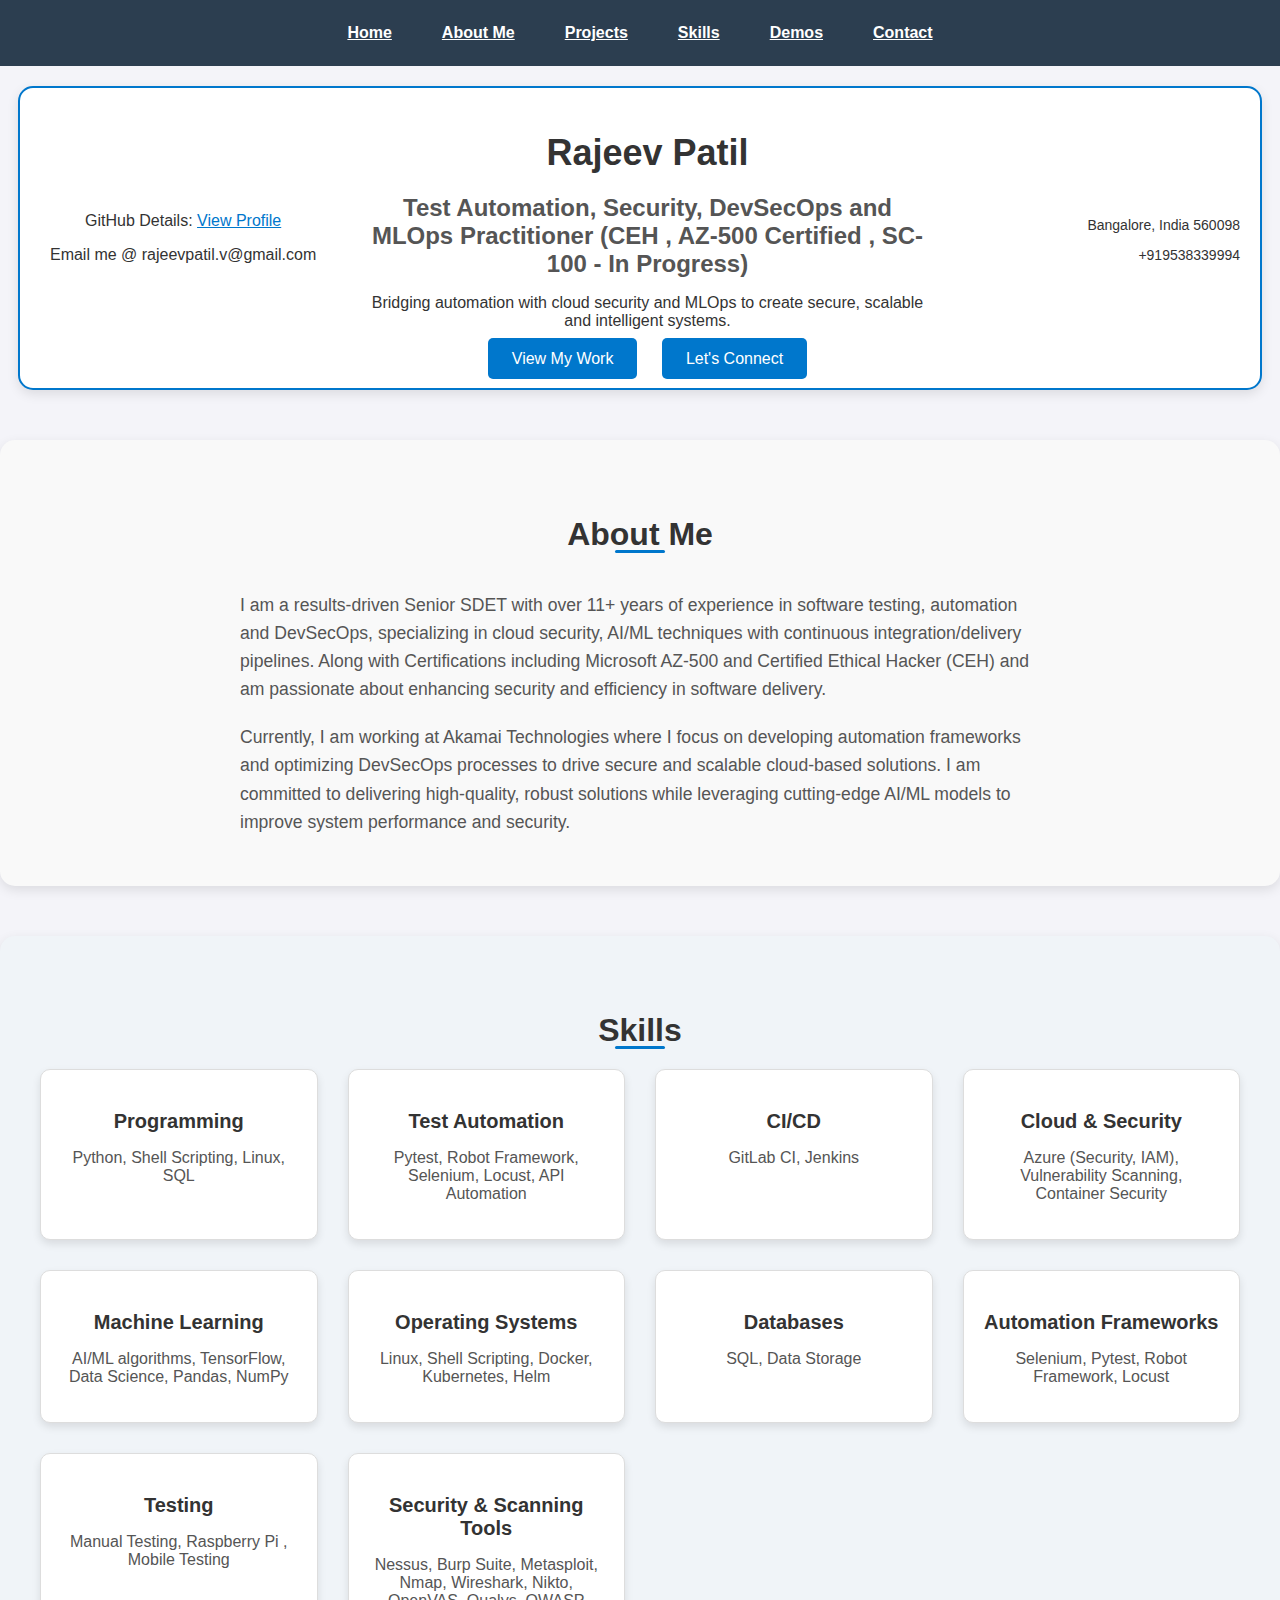
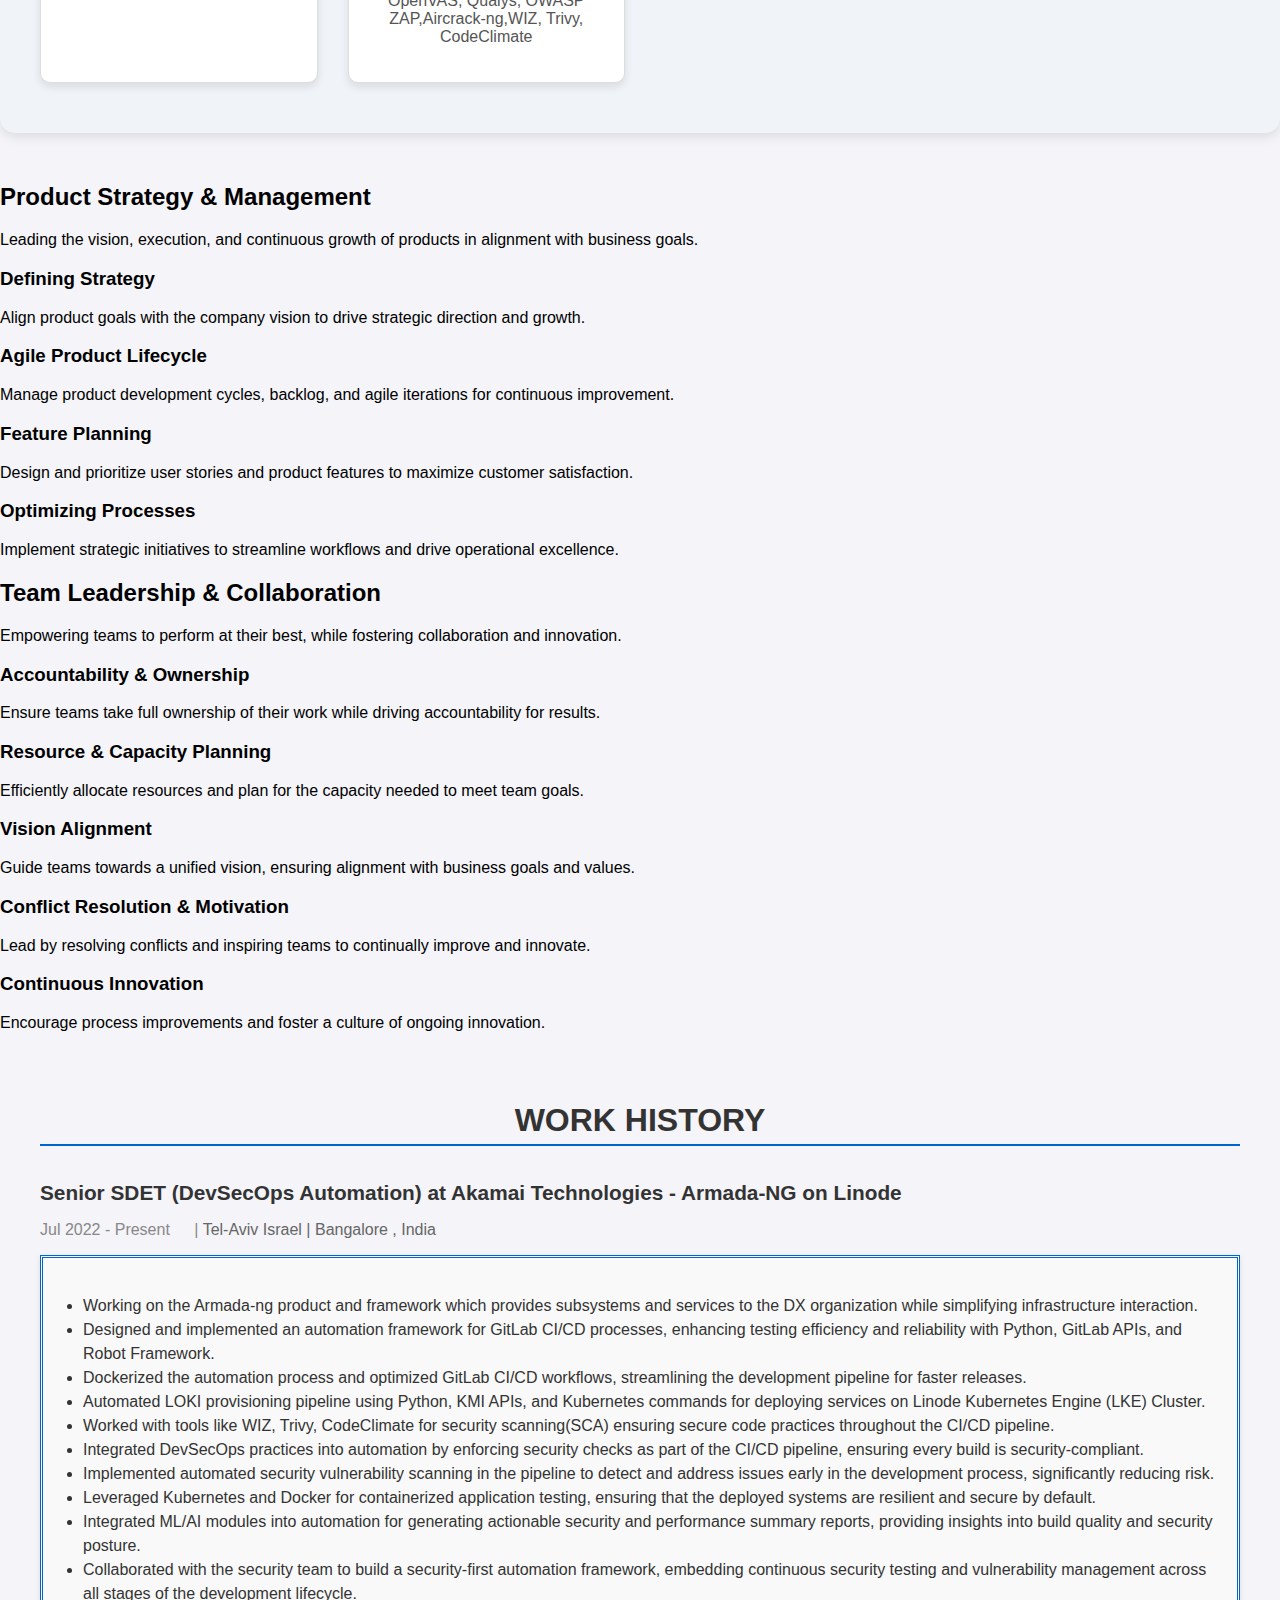
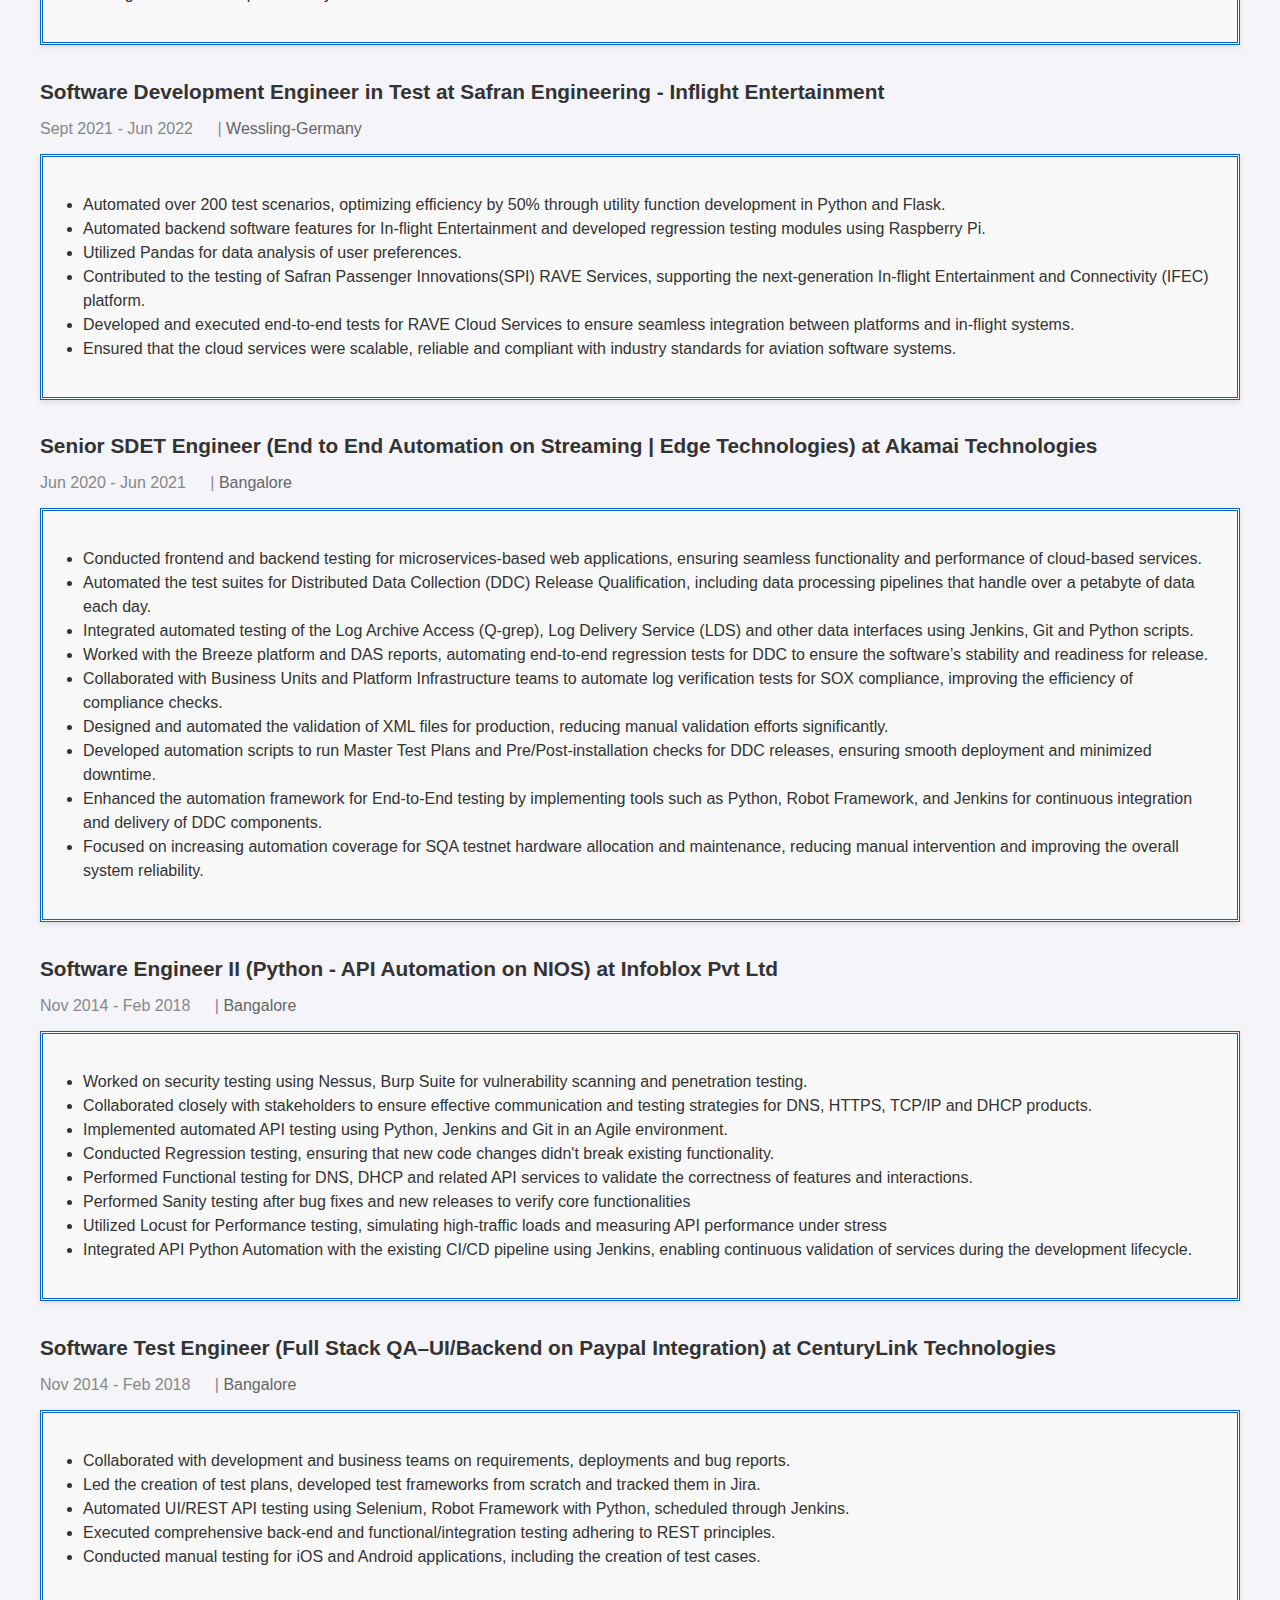
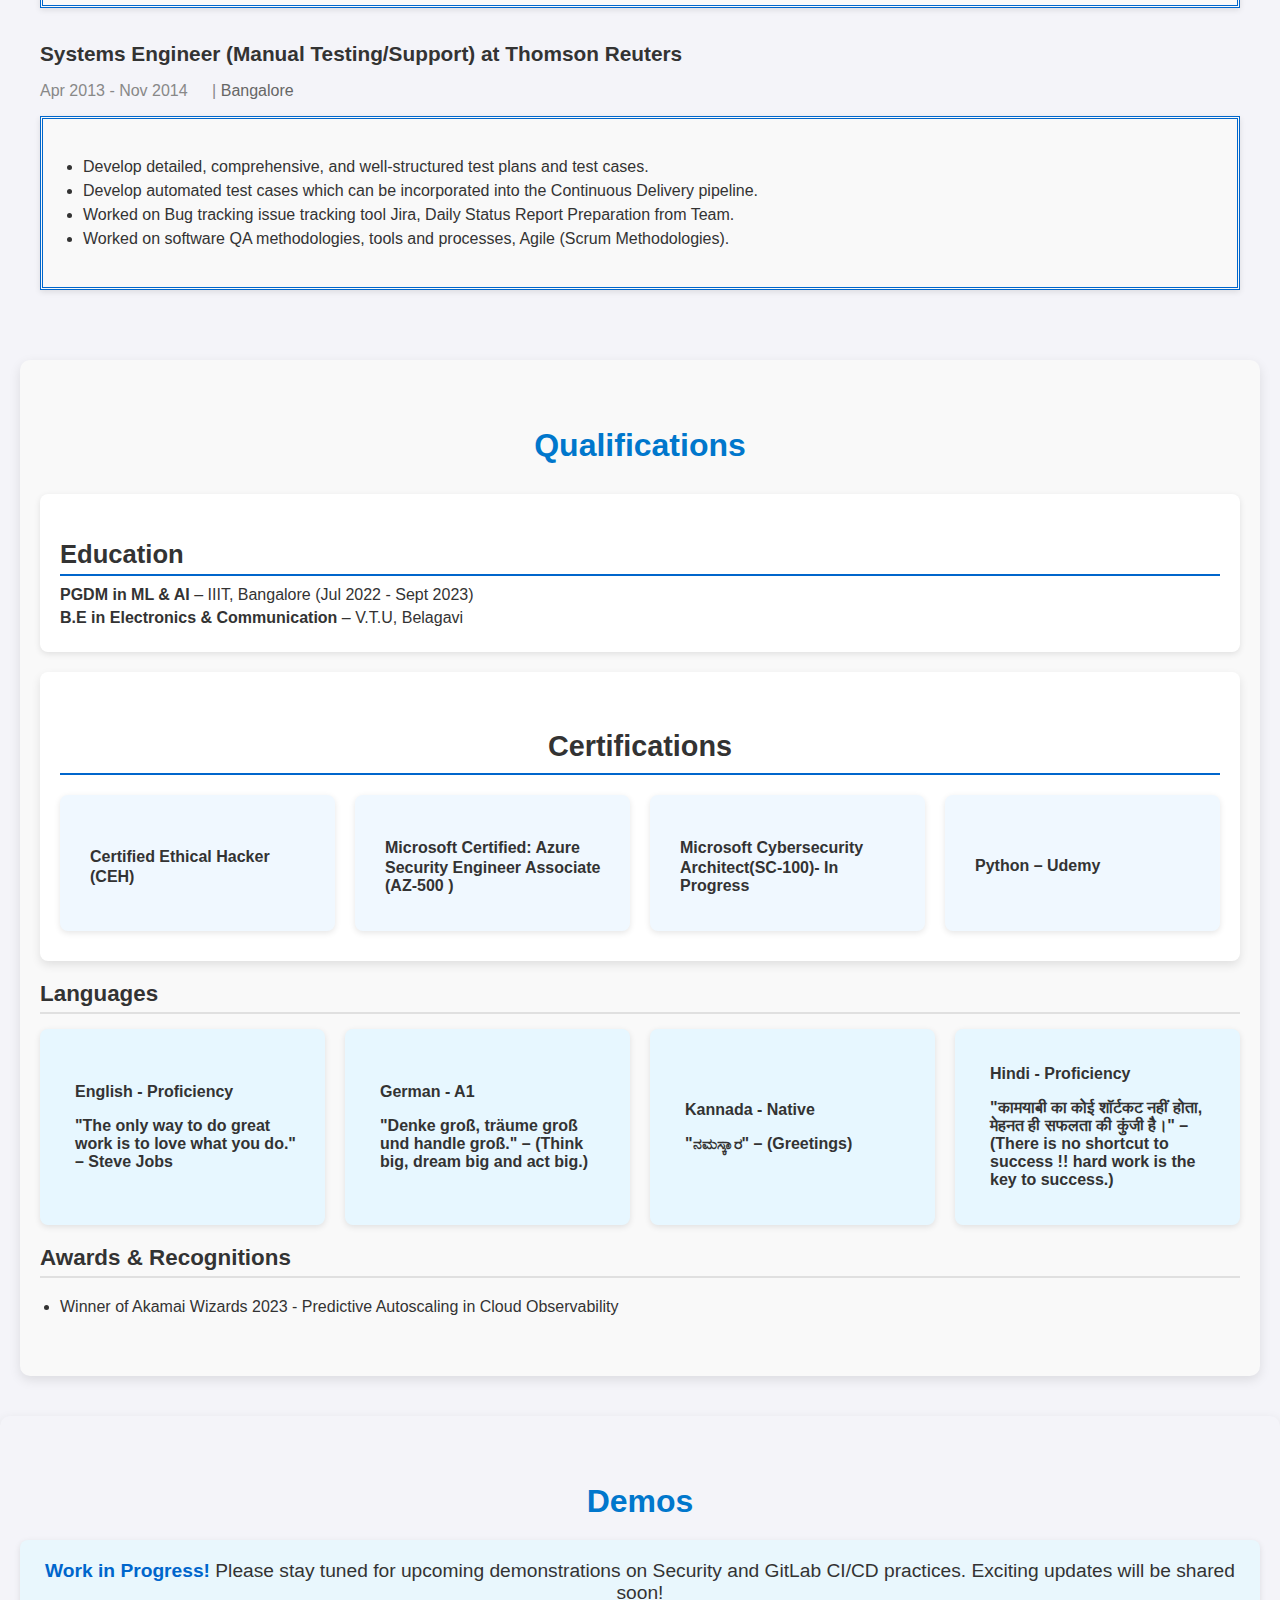
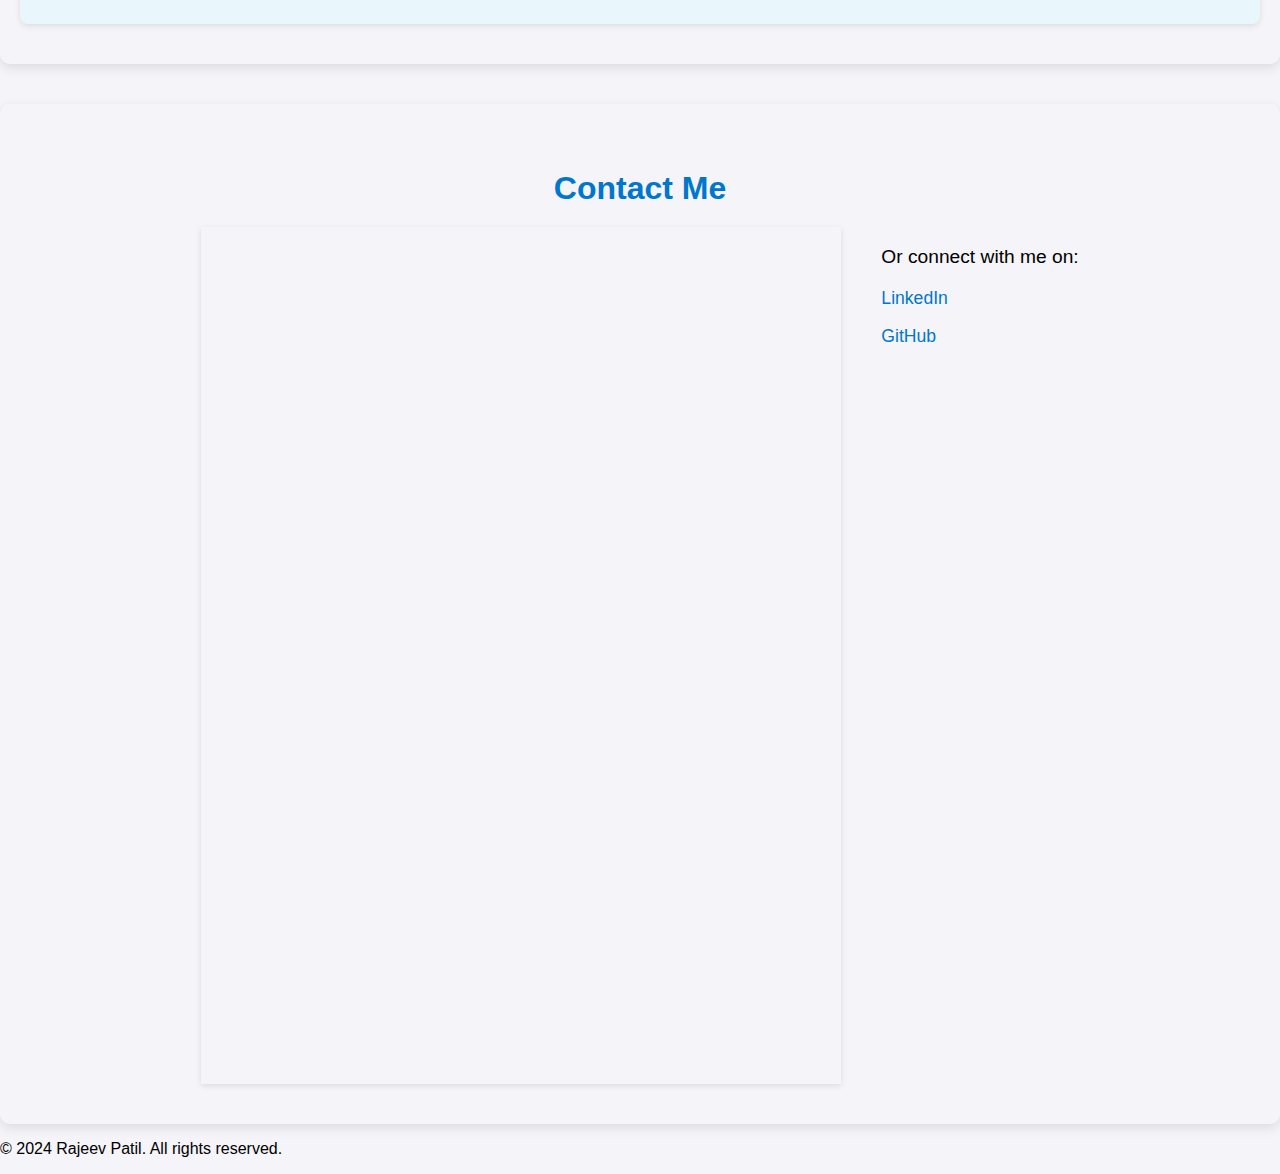
==== index.html @ 89d0fb08 "Update index.html" ====
<!DOCTYPE html>
<html lang="en">
<head>
  <meta charset="UTF-8">
  <meta name="viewport" content="width=device-width, initial-scale=1.0">
  <meta name="description" content="Rajeev Patil | Senior SDET | Cloud & Security Expert | Test Automation & MLOps Specialist">
  <title>Rajeev Patil | Automation, Security & MLOps Specialist</title>
  <link rel="stylesheet" href="styles/styles.css">
  <script src="scripts/scripts.js" defer></script>
</head>
<body>
  <!-- Navigation Bar -->
 <header>
  <nav>
    <ul>
      <li><a href="#home">Home</a></li>
      <li class="dropdown">
        <a href="#about">About Me</a>
        <ul class="dropdown-menu">
          <li><a href="#about-vision">My Vision</a></li>
          <li><a href="#about-experience">Experience</a></li>
        </ul>
      </li>
      <li><a href="#work-history">Projects</a></li>
      <li><a href="#skills">Skills</a></li>
      <li><a href="#demos">Demos</a></li>
      <li><a href="#contact">Contact</a></li>
    </ul>
  </nav>
</header>


<section id="home" class="hero">
  <!-- Left Section (contact info) -->
  <div class="left-content">
    <div class="contact-info">
      <p><i class="fas fa-github"></i> GitHub Details: <a href="https://www.github.com/rajeevpatil24" target="_blank" class="github-link">View Profile</a></p>
      <p><i class="fas fa-envelope"></i> Email me @ rajeevpatil.v@gmail.com</p>
    </div>
  </div>

  <!-- Center Section (Main content) -->
  <div class="center-content">
    <h1>Rajeev Patil</h1>
    <h2>Test Automation, Security, DevSecOps and MLOps Practitioner (CEH , AZ-500 Certified , SC-100 - In Progress)</h2>
    <p>Bridging automation with cloud security and MLOps to create secure, scalable and intelligent systems.</p>

    <!-- CTA Buttons -->
    <div class="cta-buttons">
      <a href="#work-history" class="cta-btn">View My Work</a>
      <a href="#contact" class="cta-btn">Let's Connect</a>
    </div>
  </div>

  <!-- Right Section (Location & Phone) -->
  <div class="right-content">
    <p><i class="fas fa-map-marker-alt"></i> Bangalore, India 560098</p>
    <p><i class="fas fa-phone-alt"></i> +919538339994</p>
  </div>
</section>
<!-- About Section -->
<section id="about" class="about">
  <div class="about-container">
    <h2>About Me</h2>
    <div class="about-content">
      <p>
        I am a results-driven Senior SDET with over 11+ years of experience in software testing, automation and DevSecOps, specializing in cloud security, AI/ML techniques with continuous integration/delivery pipelines. Along with Certifications including Microsoft AZ-500 and Certified Ethical Hacker (CEH) and am passionate about enhancing security and efficiency in software delivery.
      </p>
      <p>
        Currently, I am working at Akamai Technologies where I focus on developing automation frameworks and optimizing DevSecOps processes to drive secure and scalable cloud-based solutions. I am committed to delivering high-quality, robust solutions while leveraging cutting-edge AI/ML models to improve system performance and security.
      </p>
    </div>
  </div>
</section>



     <!-- Skills Section -->
<section id="skills" class="skills">
  <h2>Skills</h2>
  <div class="skills-container">
    <!-- Skill Cards -->
    <div class="skill-card">
      <i class="fas fa-code"></i>
      <h3>Programming</h3>
      <p>Python, Shell Scripting, Linux, SQL</p>
    </div>
    <div class="skill-card">
      <i class="fas fa-cogs"></i>
      <h3>Test Automation</h3>
      <p>Pytest, Robot Framework, Selenium, Locust, API Automation</p>
    </div>
    <div class="skill-card">
      <i class="fas fa-puzzle-piece"></i>
      <h3>CI/CD</h3>
      <p>GitLab CI, Jenkins</p>
    </div>
    <div class="skill-card">
      <i class="fas fa-cloud"></i>
      <h3>Cloud & Security</h3>
      <p>Azure (Security, IAM), Vulnerability Scanning, Container Security</p>
    </div>
    <div class="skill-card">
      <i class="fas fa-brain"></i>
      <h3>Machine Learning</h3>
      <p>AI/ML algorithms, TensorFlow, Data Science, Pandas, NumPy</p>
    </div>
    <div class="skill-card">
      <i class="fas fa-linux"></i>
      <h3>Operating Systems</h3>
      <p>Linux, Shell Scripting, Docker, Kubernetes, Helm</p>
    </div>
    <div class="skill-card">
      <i class="fas fa-database"></i>
      <h3>Databases</h3>
      <p>SQL, Data Storage</p>
    </div>
    <div class="skill-card">
      <i class="fas fa-robot"></i>
      <h3>Automation Frameworks</h3>
      <p>Selenium, Pytest, Robot Framework, Locust</p>
    </div>
    <div class="skill-card">
      <i class="fas fa-random"></i>
      <h3>Testing</h3>
      <p>Manual Testing, Raspberry Pi , Mobile Testing</p>
    </div>
    <div class="skill-card">
  <i class="fas fa-shield-alt"></i>
  <h3>Security & Scanning Tools</h3>
  <p>Nessus, Burp Suite, Metasploit, Nmap, Wireshark, Nikto, OpenVAS, Qualys, OWASP ZAP,Aircrack-ng,WIZ, Trivy, CodeClimate</p>
</div>
  </div>
</section>

<!-- Product Strategy & Management Section -->
<section id="product-strategy" class="product-strategy">
  <div class="section-header">
    <h2>Product Strategy & Management</h2>
    <p>Leading the vision, execution, and continuous growth of products in alignment with business goals.</p>
  </div>

  <div class="strategy-container">
    <div class="strategy-box">
      <i class="fas fa-map-signs"></i>
      <h3>Defining Strategy</h3>
      <p>Align product goals with the company vision to drive strategic direction and growth.</p>
    </div>

    <div class="strategy-box">
      <i class="fas fa-tasks"></i>
      <h3>Agile Product Lifecycle</h3>
      <p>Manage product development cycles, backlog, and agile iterations for continuous improvement.</p>
    </div>

    <div class="strategy-box">
      <i class="fas fa-pencil-alt"></i>
      <h3>Feature Planning</h3>
      <p>Design and prioritize user stories and product features to maximize customer satisfaction.</p>
    </div>

    <div class="strategy-box">
      <i class="fas fa-cogs"></i>
      <h3>Optimizing Processes</h3>
      <p>Implement strategic initiatives to streamline workflows and drive operational excellence.</p>
    </div>
  </div>
</section>

<!-- Team Leadership & Collaboration Section -->
<section id="team-leadership" class="team-leadership">
  <div class="section-header">
    <h2>Team Leadership & Collaboration</h2>
    <p>Empowering teams to perform at their best, while fostering collaboration and innovation.</p>
  </div>

  <div class="leadership-container">
    <div class="leadership-box">
      <i class="fas fa-users"></i>
      <h3>Accountability & Ownership</h3>
      <p>Ensure teams take full ownership of their work while driving accountability for results.</p>
    </div>

    <div class="leadership-box">
      <i class="fas fa-tasks"></i>
      <h3>Resource & Capacity Planning</h3>
      <p>Efficiently allocate resources and plan for the capacity needed to meet team goals.</p>
    </div>

    <div class="leadership-box">
      <i class="fas fa-bullseye"></i>
      <h3>Vision Alignment</h3>
      <p>Guide teams towards a unified vision, ensuring alignment with business goals and values.</p>
    </div>

    <div class="leadership-box">
      <i class="fas fa-people-arrows"></i>
      <h3>Conflict Resolution & Motivation</h3>
      <p>Lead by resolving conflicts and inspiring teams to continually improve and innovate.</p>
    </div>

    <div class="leadership-box">
      <i class="fas fa-cogs"></i>
      <h3>Continuous Innovation</h3>
      <p>Encourage process improvements and foster a culture of ongoing innovation.</p>
    </div>
  </div>
</section>


<section id="work-history" class="work-history">
  <h4 class="section-title">Work History</h4>

  <!-- Job 1 -->
  <div class="job">
    <h5 class="job-title">Senior SDET (DevSecOps Automation) at <span class="company-name">Akamai Technologies - Armada-NG on Linode</span></h5>
    <p class="tenure"><span>Jul 2022 - Present</span> | <span class="location">Tel-Aviv Israel | Bangalore , India</span></p>
    <div class="job-responsibilities">
      <ul>
        <li>Working on the Armada-ng product and framework which provides subsystems and services to the DX organization while simplifying infrastructure interaction.</li>
        <li>Designed and implemented an automation framework for GitLab CI/CD processes, enhancing testing efficiency and reliability with Python, GitLab APIs, and Robot Framework.</li>
        <li>Dockerized the automation process and optimized GitLab CI/CD workflows, streamlining the development pipeline for faster releases.</li>
        <li>Automated LOKI provisioning pipeline using Python, KMI APIs, and Kubernetes commands for deploying services on Linode Kubernetes Engine (LKE) Cluster.</li>
        <li>Worked with tools like WIZ, Trivy, CodeClimate for security scanning(SCA)  ensuring secure code practices throughout the CI/CD pipeline.</li>
        <li>Integrated DevSecOps practices into automation by enforcing security checks as part of the CI/CD pipeline, ensuring every build is security-compliant.</li>
        <li>Implemented automated security vulnerability scanning in the pipeline to detect and address issues early in the development process, significantly reducing risk.</li>
        <li>Leveraged Kubernetes and Docker for containerized application testing, ensuring that the deployed systems are resilient and secure by default.</li>
        <li>Integrated ML/AI modules into automation for generating actionable security and performance summary reports, providing insights into build quality and security posture.</li>
        <li>Collaborated with the security team to build a security-first automation framework, embedding continuous security testing and vulnerability management across all stages of the development lifecycle.</li>
      </ul>
    </div>
</div>


 <!-- Job 2 -->
<div class="job">
    <h5 class="job-title">Software Development Engineer in Test at <span class="company-name">Safran Engineering - Inflight Entertainment</span></h5>
    <p class="tenure"><span>Sept 2021 - Jun 2022</span> | <span class="location">Wessling-Germany</span></p>
    <div class="job-responsibilities">
      <ul>
        <li>Automated over 200 test scenarios, optimizing efficiency by 50% through utility function development in Python and Flask.</li>
        <li>Automated backend software features for In-flight Entertainment and developed regression testing modules using Raspberry Pi.</li>
        <li>Utilized Pandas for data analysis of user preferences.</li>
        <li>Contributed to the testing of Safran Passenger Innovations(SPI) RAVE  Services, supporting the next-generation In-flight Entertainment and Connectivity (IFEC) platform.</li>
        <li>Developed and executed end-to-end tests for RAVE Cloud Services to ensure seamless integration between  platforms and in-flight systems.</li>
        <li>Ensured that the cloud services were scalable, reliable and compliant with industry standards for aviation software systems.</li>
      </ul>
    </div>
</div>


  <div class="job">
  <h5 class="job-title">Senior SDET Engineer (End to End Automation on Streaming | Edge Technologies) at <span class="company-name">Akamai Technologies</span></h5>
  <p class="tenure"><span>Jun 2020 - Jun 2021</span> | <span class="location">Bangalore</span></p>
  <div class="job-responsibilities">
    <ul>
      <li>Conducted frontend and backend testing for microservices-based web applications, ensuring seamless functionality and performance of cloud-based services.</li>
      <li>Automated the test suites for Distributed Data Collection (DDC) Release Qualification, including data processing pipelines that handle over a petabyte of data each day.</li>
      <li>Integrated automated testing of the Log Archive Access (Q-grep), Log Delivery Service (LDS) and other data interfaces using Jenkins, Git and Python scripts.</li>
      <li>Worked with the Breeze platform and DAS reports, automating end-to-end regression tests for DDC to ensure the software’s stability and readiness for release.</li>
      <li>Collaborated with Business Units and Platform Infrastructure teams to automate log verification tests for SOX compliance, improving the efficiency of compliance checks.</li>
      <li>Designed and automated the validation of XML files for production, reducing manual validation efforts significantly.</li>
      <li>Developed automation scripts to run Master Test Plans and Pre/Post-installation checks for DDC releases, ensuring smooth deployment and minimized downtime.</li>
      <li>Enhanced the automation framework for End-to-End testing by implementing tools such as Python, Robot Framework, and Jenkins for continuous integration and delivery of DDC components.</li>
      <li>Focused on increasing automation coverage for SQA testnet hardware allocation and maintenance, reducing manual intervention and improving the overall system reliability.</li>
    </ul>
  </div>
</div>


<div class="job">
    <h5 class="job-title">Software Engineer II (Python - API Automation on NIOS) at <span class="company-name">Infoblox Pvt Ltd</span></h5>
    <p class="tenure"><span>Nov 2014 - Feb 2018</span> | <span class="location">Bangalore</span></p>
    <div class="job-responsibilities">
      <ul>
        <li>Worked on security testing using Nessus, Burp Suite for vulnerability scanning and penetration testing.</li>
        <li>Collaborated closely with stakeholders to ensure effective communication and testing strategies for DNS, HTTPS, TCP/IP and DHCP products.</li>
        <li>Implemented automated API testing using Python, Jenkins and Git in an Agile environment.</li>
        <li>Conducted Regression testing, ensuring that new code changes didn't break existing functionality.</li>
        <li>Performed Functional testing for DNS, DHCP and related API services to validate the correctness of features and interactions.</li>
        <li>Performed Sanity testing after bug fixes and new releases to verify core functionalities </li>
        <li>Utilized Locust for Performance testing, simulating high-traffic loads and measuring API performance under stress</li>
        <li>Integrated API Python Automation with the existing CI/CD pipeline using Jenkins, enabling continuous validation of services during the development lifecycle.</li>
      </ul>
    </div>
</div>



  <!-- Job 5 -->
  <div class="job">
    <h5 class="job-title">Software Test Engineer (Full Stack QA–UI/Backend on Paypal Integration) at <span class="company-name">CenturyLink Technologies</span></h5>
    <p class="tenure"><span>Nov 2014 - Feb 2018</span> | <span class="location">Bangalore</span></p>
    <div class="job-responsibilities">
      <ul>
        <li>Collaborated with development and business teams on requirements, deployments and bug reports.</li>
        <li>Led the creation of test plans, developed test frameworks from scratch and tracked them in Jira.</li>
        <li>Automated UI/REST API testing using Selenium, Robot Framework with Python, scheduled through Jenkins.</li>
        <li>Executed comprehensive back-end and functional/integration testing adhering to REST principles.</li>
        <li>Conducted manual testing for iOS and Android applications, including the creation of test cases.</li>
      </ul>
    </div>
  </div>

  <!-- Job 6 -->
  <div class="job">
    <h5 class="job-title">Systems Engineer (Manual Testing/Support) at <span class="company-name">Thomson Reuters</span></h5>
    <p class="tenure"><span>Apr 2013 - Nov 2014</span> | <span class="location">Bangalore</span></p>
    <div class="job-responsibilities">
      <ul>
        <li>Develop detailed, comprehensive, and well-structured test plans and test cases.</li>
        <li>Develop automated test cases which can be incorporated into the Continuous Delivery pipeline.</li>
        <li>Worked on Bug tracking issue tracking tool Jira, Daily Status Report Preparation from Team.</li>
        <li>Worked on software QA methodologies, tools and processes, Agile (Scrum Methodologies).</li>
      </ul>
    </div>
  </div>

</section>

<section id="qualifications" class="qualifications">
  <h2>Qualifications</h2>

  <!-- Education -->
  <div class="qualification-card">
    <h3>Education</h3>
    <p><strong>PGDM in ML & AI</strong> – IIIT, Bangalore (Jul 2022 - Sept 2023)</p>
    <p><strong>B.E in Electronics & Communication</strong> – V.T.U, Belagavi</p>
  </div>

  <!-- Enhanced Certifications Section -->
  <div class="certifications-section">
    <h3>Certifications</h3>
    <div class="certifications-list">
      <div class="certification-item">
        <p><i class="fas fa-check-circle"></i> Certified Ethical Hacker (CEH)</p>
      </div>
      <div class="certification-item">
        <p><i class="fas fa-check-circle"></i> Microsoft Certified: Azure Security Engineer Associate (AZ-500 )</p>
      </div>
      <div class="certification-item">
        <p><i class="fas fa-check-circle"></i> Microsoft Cybersecurity Architect(SC-100)- In Progress</p>
      </div>
      <div class="certification-item">
        <p><i class="fas fa-check-circle"></i> Python – Udemy</p>
      </div>
    </div>
  </div>

<!-- Enhanced Languages Section -->
<h4>Languages</h4>
<div class="languages-list">
  <!-- English -->
  <div class="language-item">
    <i class="fas fa-language"></i>
    <div>
      <p><strong>English</strong> - Proficiency</p>
      <p>"The only way to do great work is to love what you do." – Steve Jobs</p>
    </div>
  </div>

  <!-- German -->
  <div class="language-item">
    <i class="fas fa-language"></i>
    <div>
      <p><strong>German</strong> - A1</p>
      <p>"Denke groß, träume groß und handle groß." – (Think big, dream big and act big.)</p>
    </div>
  </div>

  <!-- Kannada -->
  <div class="language-item">
    <i class="fas fa-language"></i>
    <div>
      <p><strong>Kannada</strong> - Native</p>
      <p>"ನಮಸ್ಕಾರ" – (Greetings)</p>
    </div>
  </div>

  <!-- Hindi -->
  <div class="language-item">
    <i class="fas fa-language"></i>
    <div>
      <p><strong>Hindi</strong> - Proficiency</p>
      <p>"कामयाबी का कोई शॉर्टकट नहीं होता, मेहनत ही सफलता की कुंजी है।" – (There is no shortcut to success !! hard work is the key to success.)</p>
    </div>
  </div>
</div>


  <!-- Awards & Recognitions -->
  <h4>Awards & Recognitions</h4>
  <ul>
    <li>Winner of Akamai Wizards 2023 - Predictive Autoscaling in Cloud Observability</li>
  </ul>
</section>

  <!-- Demos Section -->
<section id="demos" class="demos">
  <h2>Demos</h2>
  <div class="demo-message">
    <p><strong>Work in Progress!</strong> Please stay tuned for upcoming demonstrations on Security and GitLab CI/CD practices. Exciting updates will be shared soon!</p>
  </div>
</section>


<section id="contact" class="contact">
  <h2>Contact Me</h2>

  <!-- Container for Google Form and Social Links -->
  <div class="contact-container">
    <!-- Embed Google Form -->
    <iframe src="https://docs.google.com/forms/d/e/1FAIpQLSdjNCAAKl6oOz2uruLi18jqx4ZNLLC1REYf1Qtkhxp03nR4vw/viewform?embedded=true"
            class="google-form"
            frameborder="0" marginheight="0" marginwidth="0">
      Loading…
    </iframe>

    <!-- Social Links Section -->
    <div class="social-links">
      <p>Or connect with me on:</p>
      <ul>
        <li><a href="https://linkedin.com/in/rajeevpatil-rajeev" target="_blank">LinkedIn</a></li>
        <li><a href="https://github.com/rajeevpatil24" target="_blank">GitHub</a></li>
      </ul>
    </div>
  </div>
</section>


  <footer>
    <p>&copy; 2024 Rajeev Patil. All rights reserved.</p>
  </footer>
</body>
</html>
---- styles/styles.css ----
/* General styles */
body {
  font-family: Arial, sans-serif;
  margin: 0;
  padding: 0;
  background-color: #f4f4f9;
}

/* Hero Section */
.hero {
  display: flex;
  justify-content: space-between;
  align-items: center;
  padding: 20px;
  background-color: #ffffff;
  color: #333;
  border: 2px solid #0077cc; /* Blue border for the box */
  border-radius: 15px; /* Rounded corners */
  box-shadow: 0 4px 12px rgba(0, 0, 0, 0.1); /* Light shadow */
  max-width: 1200px; /* Restrict width */
  margin: 20px auto; /* Center the box */
  gap: 20px; /* Space between left, center, and right content */
  height: auto;
  position: relative;
  text-align: center;
  flex-wrap: wrap;
}

/* Left Section (Contact info) */
.left-content {
  flex: 1;
  padding-right: 15px;
}

/* Contact Section Styling */
.contact {
  padding: 40px 20px;
  text-align: center;
  background-color: #f4f4f9;
  margin-top: 40px;
  border-radius: 10px;
  box-shadow: 0 4px 12px rgba(0, 0, 0, 0.1);
}

.contact h2 {
  font-size: 2rem;
  color: #0077cc;
  margin-bottom: 20px;
}

/* Container for Form and Social Links */
.contact-container {
  display: flex;
  flex-wrap: wrap;
  justify-content: center;
  gap: 40px;
  align-items: flex-start;
}

/* Google Form Styling */
.google-form {
  width: 640px;
  height: 857px;
  border: none;
  box-shadow: 0 2px 6px rgba(0, 0, 0, 0.1);
}

/* Social Links Styling */
.social-links {
  text-align: left;
  max-width: 300px;
}

.social-links p {
  font-size: 1.2rem;
  margin-bottom: 10px;
}

.social-links ul {
  padding-left: 0;
  list-style: none;
}

.social-links ul li {
  margin-bottom: 10px;
}

.social-links ul li a {
  color: #0077cc;
  text-decoration: none;
  font-size: 1.1rem;
}

.social-links ul li a:hover {
  text-decoration: underline;
}


.github-link {
  color: #0077cc;
}

.github-link:hover {
  text-decoration: underline;
}

/* Center Content (Main Info) */
.center-content {
  flex: 2;
  text-align: center;
}

.center-content h1 {
  font-size: 36px;
  margin-bottom: 10px;
}

.center-content h2 {
  font-size: 24px;
  margin-bottom: 15px;
  color: #555;
}

.center-content p {
  font-size: 16px;
  margin-bottom: 20px;
}

/* CTA Buttons */
.cta-buttons a {
  padding: 12px 24px;
  background-color: #0077cc;
  color: white;
  text-decoration: none;
  border-radius: 5px;
  margin: 10px;
  font-size: 16px;
  transition: background-color 0.3s;
}

.cta-buttons a:hover {
  background-color: #005f99;
}

/* Right Section (Location & Phone) */
.right-content {
  flex: 1;
  text-align: right;
}

.right-content p {
  font-size: 14px;
  margin-bottom: 10px;
}

.right-content i {
  color: #0077cc; /* Icon color */
  margin-right: 8px;
}

/* General styles for navigation */
header {
  background-color: #2c3e50;
  color: #fff;
  position: sticky;
  top: 0;
  z-index: 1000;
  margin-bottom: 0; /* Ensure there's no gap below the header */
  padding: 0; /* Remove default padding */
}

nav {
  display: flex;
  justify-content: center;
  align-items: center;
  padding: 10px 20px; /* Padding to give space inside the nav */
}

nav ul {
  list-style: none;
  display: flex;
  gap: 20px; /* Gap between menu items */
  margin: 0;
  padding: 0; /* Remove default padding */
}

nav ul li {
  position: relative;
}

nav ul li a {
  padding: 10px 15px;
  color: #fff;
  font-weight: bold;
  display: block;
}

nav ul li a:hover {
  background-color: #0077cc;
  border-radius: 5px;
}

/* Dropdown Menu */
nav ul li.dropdown {
  position: relative;
}

nav ul li .dropdown-menu {
  display: none;
  position: absolute;
  top: 40px; /* Adjusts the vertical position of the dropdown */
  left: 0;
  background-color: #34495e;
  padding: 10px 0;
  border-radius: 5px;
  box-shadow: 0px 4px 6px rgba(0, 0, 0, 0.2);
  min-width: 150px;
  z-index: 1000; /* Ensure dropdown appears above other content */
}

nav ul li.dropdown:hover .dropdown-menu {
  display: block;
}

nav ul li .dropdown-menu li {
  width: 100%;
}

nav ul li .dropdown-menu li a {
  padding: 10px;
  color: #fff;
  text-decoration: none;
}

nav ul li .dropdown-menu li a:hover {
  background-color: #0077cc;
  border-radius: 5px;
}

/* Hero Section adjustments for responsiveness */
@media (max-width: 768px) {
  .hero {
    flex-direction: column;
    justify-content: flex-start;
    padding: 40px 20px;
    text-align: center;
  }

  .left-content, .right-content {
    position: relative;
    text-align: center;
    margin: 10px 0;
  }

  .cta-buttons {
    display: flex;
    flex-direction: column;
    align-items: center;
  }

  .cta-btn {
    margin: 10px 0;
  }

  /* Mobile adjustments for navigation */
  nav ul {
    flex-direction: column;
    align-items: center;
  }

  nav ul li {
    width: 100%;
    text-align: center;
  }

  nav ul li a {
    padding: 15px;
    width: 100%;
  }

  nav ul li .dropdown-menu {
    left: 0;
    right: 0;
  }
}
/* About Section */
.about {
  background-color: #f9f9f9; /* Light background for the section */
  padding: 50px 20px;
  text-align: center;
  border-radius: 15px; /* Rounded corners */
  box-shadow: 0 4px 12px rgba(0, 0, 0, 0.1); /* Light shadow for depth */
  margin: 50px 0; /* Spacing around the section */
}

.about h2 {
  font-size: 2rem;
  color: #333;
  margin-bottom: 20px;
  font-weight: bold;
  position: relative;
}

.about h2::before {
  content: "";
  position: absolute;
  bottom: 0;
  left: 50%;
  transform: translateX(-50%);
  width: 50px;
  height: 3px;
  background-color: #0077cc; /* Blue underline */
  border-radius: 5px;
}

.about .about-container {
  display: flex;
  flex-direction: column;
  align-items: center;
  justify-content: center;
  max-width: 900px;
  margin: 0 auto;
}

.about-content {
  max-width: 800px;
  text-align: left;
  color: #555;
  line-height: 1.6;
  font-size: 1.1rem;
}

.about-content p {
  margin-bottom: 20px;
}

.about-content p:last-child {
  margin-bottom: 0; /* Remove margin for the last paragraph */
}

.about-content i {
  color: #0077cc; /* Optional: Add a blue color for any icons */
  margin-right: 10px;
}

/* Responsive adjustments */
@media (max-width: 768px) {
  .about-content p {
    font-size: 1rem; /* Adjust font size for smaller screens */
  }
}
/* Skills Section */
.skills {
  background-color: #f0f4f8; /* Soft background color */
  padding: 50px 20px;
  text-align: center;
  border-radius: 15px; /* Rounded corners */
  box-shadow: 0 4px 12px rgba(0, 0, 0, 0.1); /* Light shadow */
  margin: 50px 0; /* Spacing around the section */
}

.skills h2 {
  font-size: 2rem;
  color: #333;
  margin-bottom: 20px;
  font-weight: bold;
  position: relative;
}

.skills h2::before {
  content: "";
  position: absolute;
  bottom: 0;
  left: 50%;
  transform: translateX(-50%);
  width: 50px;
  height: 3px;
  background-color: #0077cc; /* Blue underline */
  border-radius: 5px;
}

.skills-container {
  display: grid;
  grid-template-columns: repeat(auto-fill, minmax(250px, 1fr)); /* Responsive grid */
  gap: 30px;
  max-width: 1200px;
  margin: 0 auto;
}

.skill-card {
  background-color: #ffffff;
  border: 1px solid #ddd;
  border-radius: 10px;
  padding: 20px;
  text-align: center;
  box-shadow: 0 4px 8px rgba(0, 0, 0, 0.1);
  transition: transform 0.3s ease;
}

.skill-card:hover {
  transform: translateY(-5px); /* Hover effect to lift the card */
}

.skill-card i {
  font-size: 40px;
  color: #0077cc;
  margin-bottom: 10px;
}

.skill-card h3 {
  font-size: 1.25rem;
  color: #333;
  margin-bottom: 10px;
  font-weight: bold;
}

.skill-card p {
  font-size: 1rem;
  color: #555;
}

@media (max-width: 768px) {
  .skills-container {
    grid-template-columns: repeat(auto-fill, minmax(200px, 1fr)); /* Make the grid items smaller on mobile */
  }

  .skill-card {
    padding: 15px; /* Adjust padding for smaller screens */
  }
}

/* Work History Section */
.work-history {
  max-width: 1200px;
  margin: 20px auto;
  padding: 20px;
}

.work-history h4 {
  font-size: 2rem;
  margin-bottom: 30px;
  color: #333;
  text-align: center;
}

.job {
  margin-bottom: 30px;
}

/* Job Title and Company Name */
.job-title {
  font-size: 1.3rem;
  font-weight: bold;
  color: #333;
  margin-bottom: 10px;
}

.company-name {
  color: #000; /* Black color for company name */
  font-weight: bold; /* Bold company name */
  font-style: normal;
}

/* Tenure Styling */
.tenure {
  color: #888;
  font-size: 1rem;
  font-weight: normal;
}

.tenure span {
  margin-right: 20px;
}

/* Job Responsibilities Box */
.job-responsibilities {
  padding: 20px;
  border: 3px double #0066cc; /* Double border with blue color */
  margin: 10px 0;
  background-color: #f9f9f9;
  box-shadow: 0 2px 6px rgba(0, 0, 0, 0.1);
}

/* Bullet Points for Responsibilities */
.job-responsibilities ul {
  list-style: disc;
  padding-left: 20px;
}

.job-responsibilities li {
  font-size: 1rem;
  line-height: 1.5;
  color: #333;
}

/* Company name styling */
.company-name {
  font-weight: bold;
  color: #333; /* Use black color for company name */
}

/* Add space and style for location */
.location {
  font-size: 1rem;
  font-weight: normal;
  color: #666;
}

/* For section titles */
.section-title {
  font-size: 1.6rem;
  color: #333;
  margin-bottom: 15px;
  text-transform: uppercase;
  border-bottom: 2px solid #0066cc;
  padding-bottom: 5px;
  margin-top: 30px;
}

/* General Section Styling */
.qualifications {
  background-color: #f9f9f9;
  padding: 40px 20px;
  max-width: 1200px;
  margin: 20px auto;
  border-radius: 10px;
  box-shadow: 0px 4px 12px rgba(0, 0, 0, 0.1);
  font-family: 'Arial', sans-serif;
}

/* Section Heading */
.qualifications h2 {
  font-size: 2rem;
  color: #0077cc;
  text-align: center;
  margin-bottom: 30px;
}

/* Education and Qualification Card Styling */
.qualification-card {
  background-color: #ffffff;
  padding: 20px;
  margin-bottom: 20px;
  border-radius: 8px;
  box-shadow: 0 2px 6px rgba(0, 0, 0, 0.1);
}

.qualification-card h3 {
  font-size: 1.6rem;
  color: #333;
  border-bottom: 2px solid #0066cc;
  padding-bottom: 5px;
  margin-bottom: 10px;
}

.qualification-card p {
  font-size: 1rem;
  color: #333;
  margin: 5px 0;
}

/* Certifications Section - Enhanced */
.certifications-section {
  background-color: #ffffff;
  padding: 30px 20px;
  margin-bottom: 20px;
  border-radius: 8px;
  box-shadow: 0 4px 10px rgba(0, 0, 0, 0.1);
}

.certifications-section h3 {
  font-size: 1.8rem;
  color: #333;
  border-bottom: 2px solid #0066cc;
  padding-bottom: 10px;
  margin-bottom: 20px;
  text-align: center;
}

/* Certifications List */
.certifications-list {
  display: grid;
  grid-template-columns: repeat(auto-fill, minmax(220px, 1fr));
  gap: 20px;
  padding: 0;
}

.certification-item {
  background-color: #f0f8ff;
  padding: 20px;
  border-radius: 8px;
  box-shadow: 0 2px 6px rgba(0, 0, 0, 0.1);
  display: flex;
  align-items: center;
}

.certification-item p {
  font-size: 1rem;
  color: #333;
  margin-left: 10px;
  font-weight: bold;
}

.certification-item i {
  color: #0077cc; /* Icon color */
  font-size: 1.5rem;
}

/* Enhanced Languages Section */
h4 {
  font-size: 1.4rem;
  color: #333;
  margin-top: 20px;
  margin-bottom: 10px;
}

.languages-list {
  display: grid;
  grid-template-columns: repeat(auto-fill, minmax(250px, 1fr));
  gap: 20px;
  padding: 0;
}

.language-item {
  background-color: #e7f7ff;
  padding: 20px;
  border-radius: 8px;
  box-shadow: 0 2px 6px rgba(0, 0, 0, 0.1);
  display: flex;
  align-items: center;
}

.language-item i {
  color: #0077cc; /* Icon color */
  font-size: 1.5rem;
}

.language-item div {
  margin-left: 15px;
}

.language-item p {
  font-size: 1rem;
  color: #333;
  font-weight: bold;
}

/* Languages List Styling */
ul {
  padding-left: 20px;
  list-style: disc;
}

ul li {
  font-size: 1rem;
  color: #333;
  line-height: 1.6;
}

/* Add a light divider line between major sections */
.qualifications h4 {
  border-bottom: 2px solid #e0e0e0;
  padding-bottom: 5px;
  margin-bottom: 15px;
}

/* Demos Section Styling */
.demos {
  background-color: #f4f4f9;
  padding: 40px 20px;
  text-align: center;
  margin-top: 40px;
  border-radius: 10px;
  box-shadow: 0 4px 12px rgba(0, 0, 0, 0.1);
}

.demos h2 {
  font-size: 2rem;
  color: #0077cc;
  margin-bottom: 20px;
}

.demo-message {
  font-size: 1.2rem;
  color: #333;
  background-color: #e9f7fd;
  padding: 20px;
  border-radius: 8px;
  box-shadow: 0 2px 6px rgba(0, 0, 0, 0.1);
  margin-top: 20px;
}

.demo-message strong {
  font-weight: bold;
  color: #0066cc;
}

.demo-message p {
  margin: 0;
}
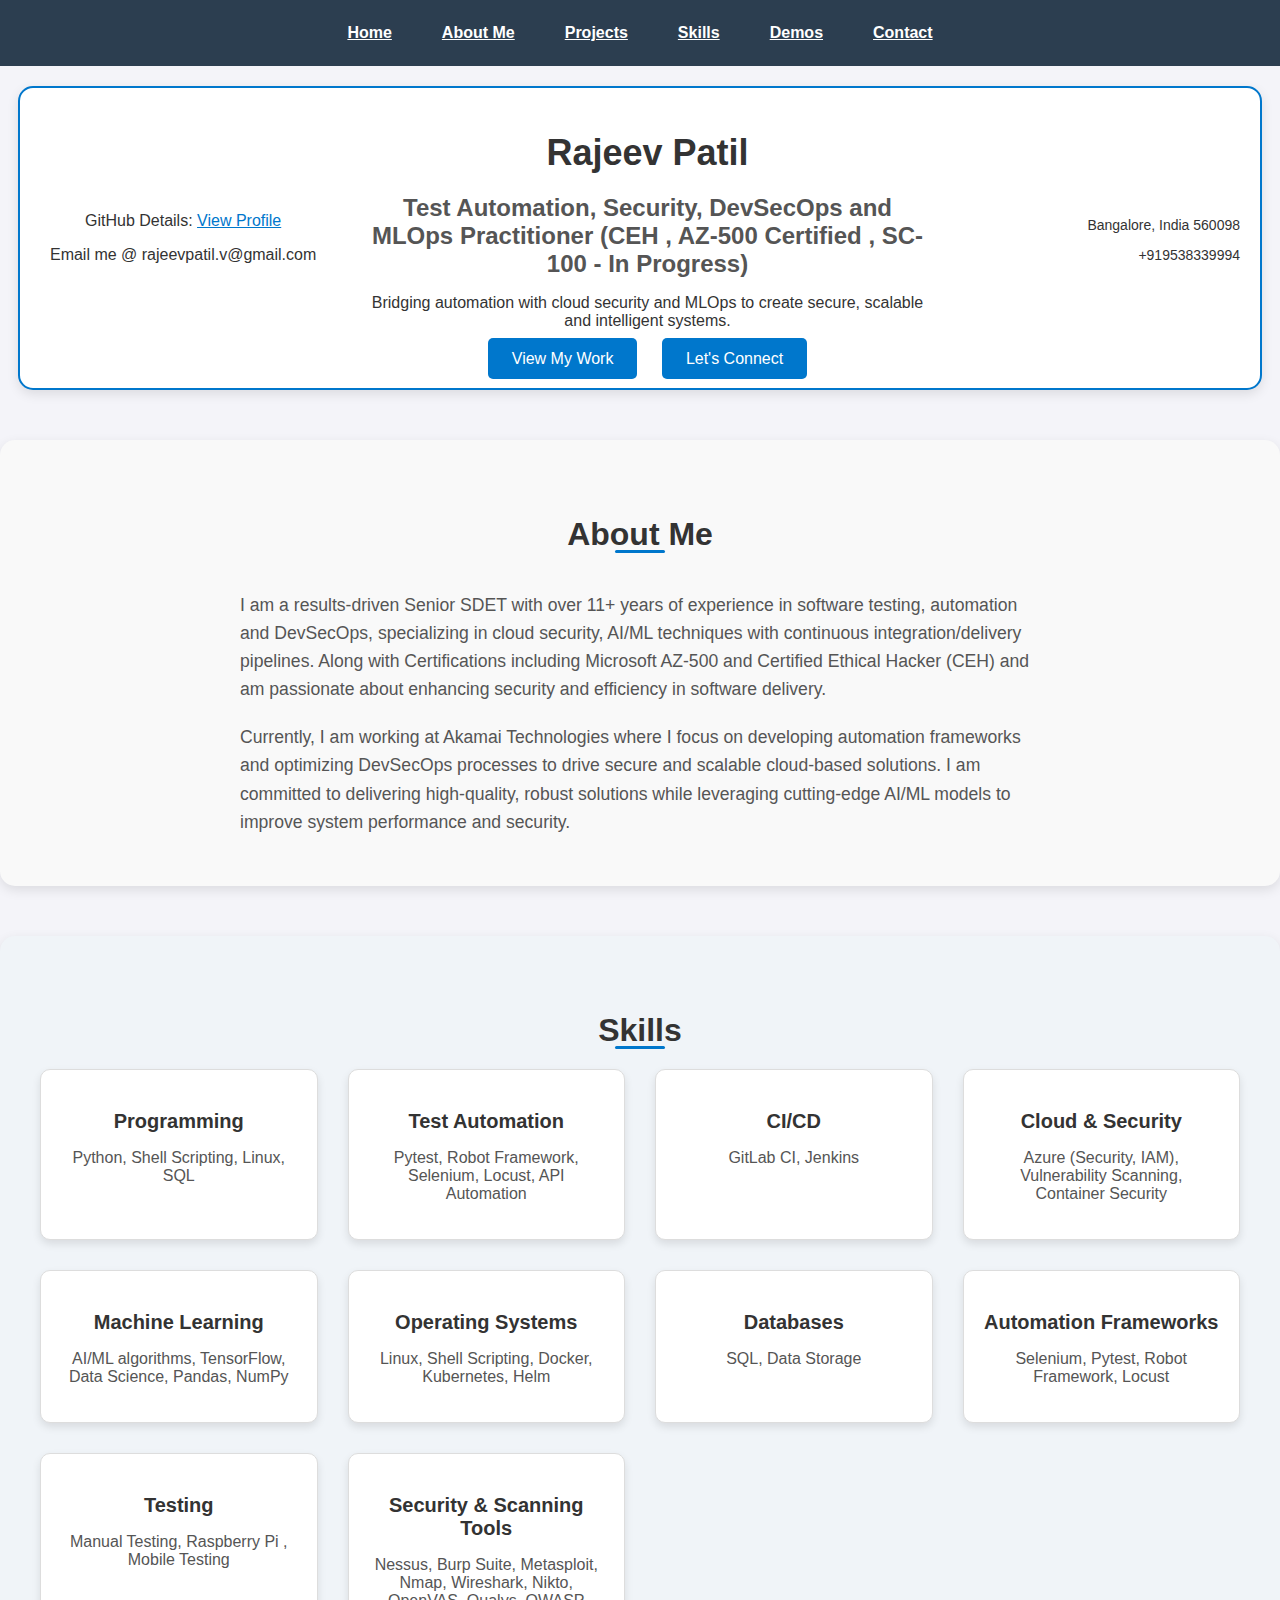
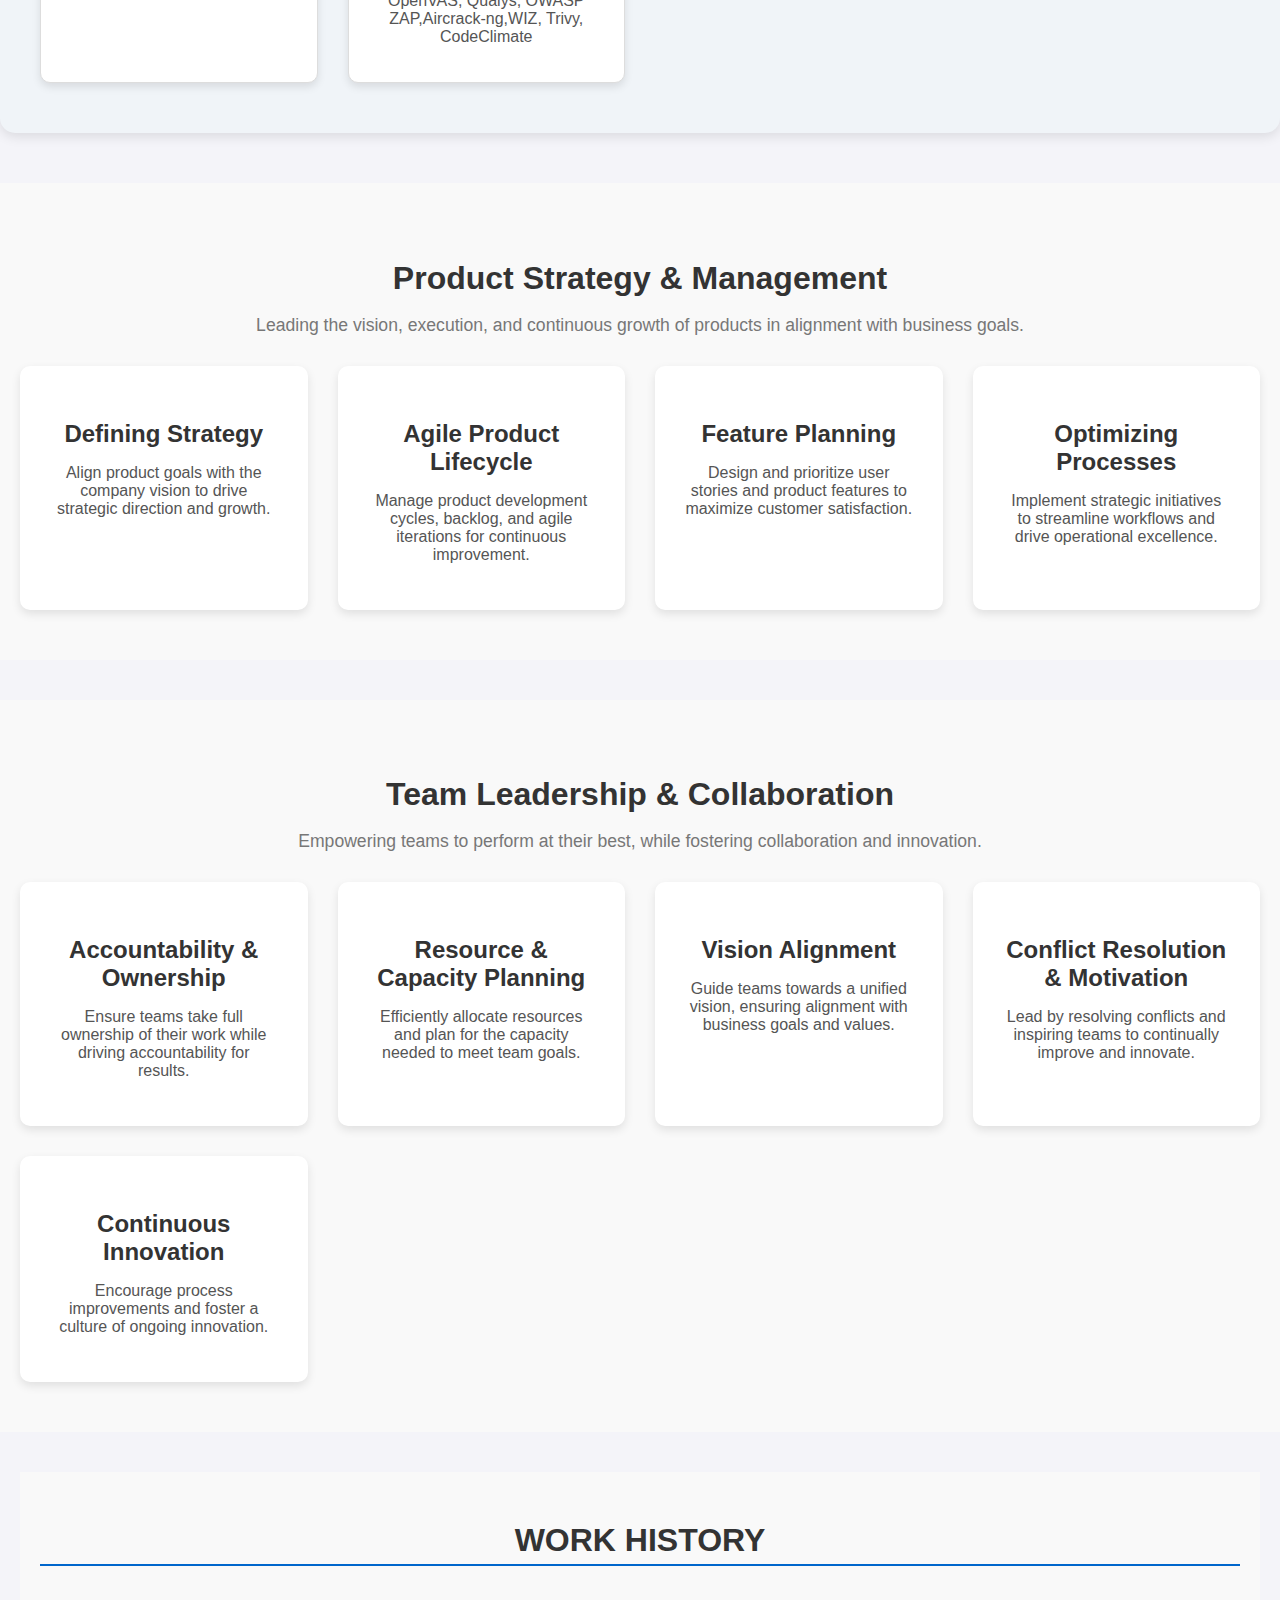
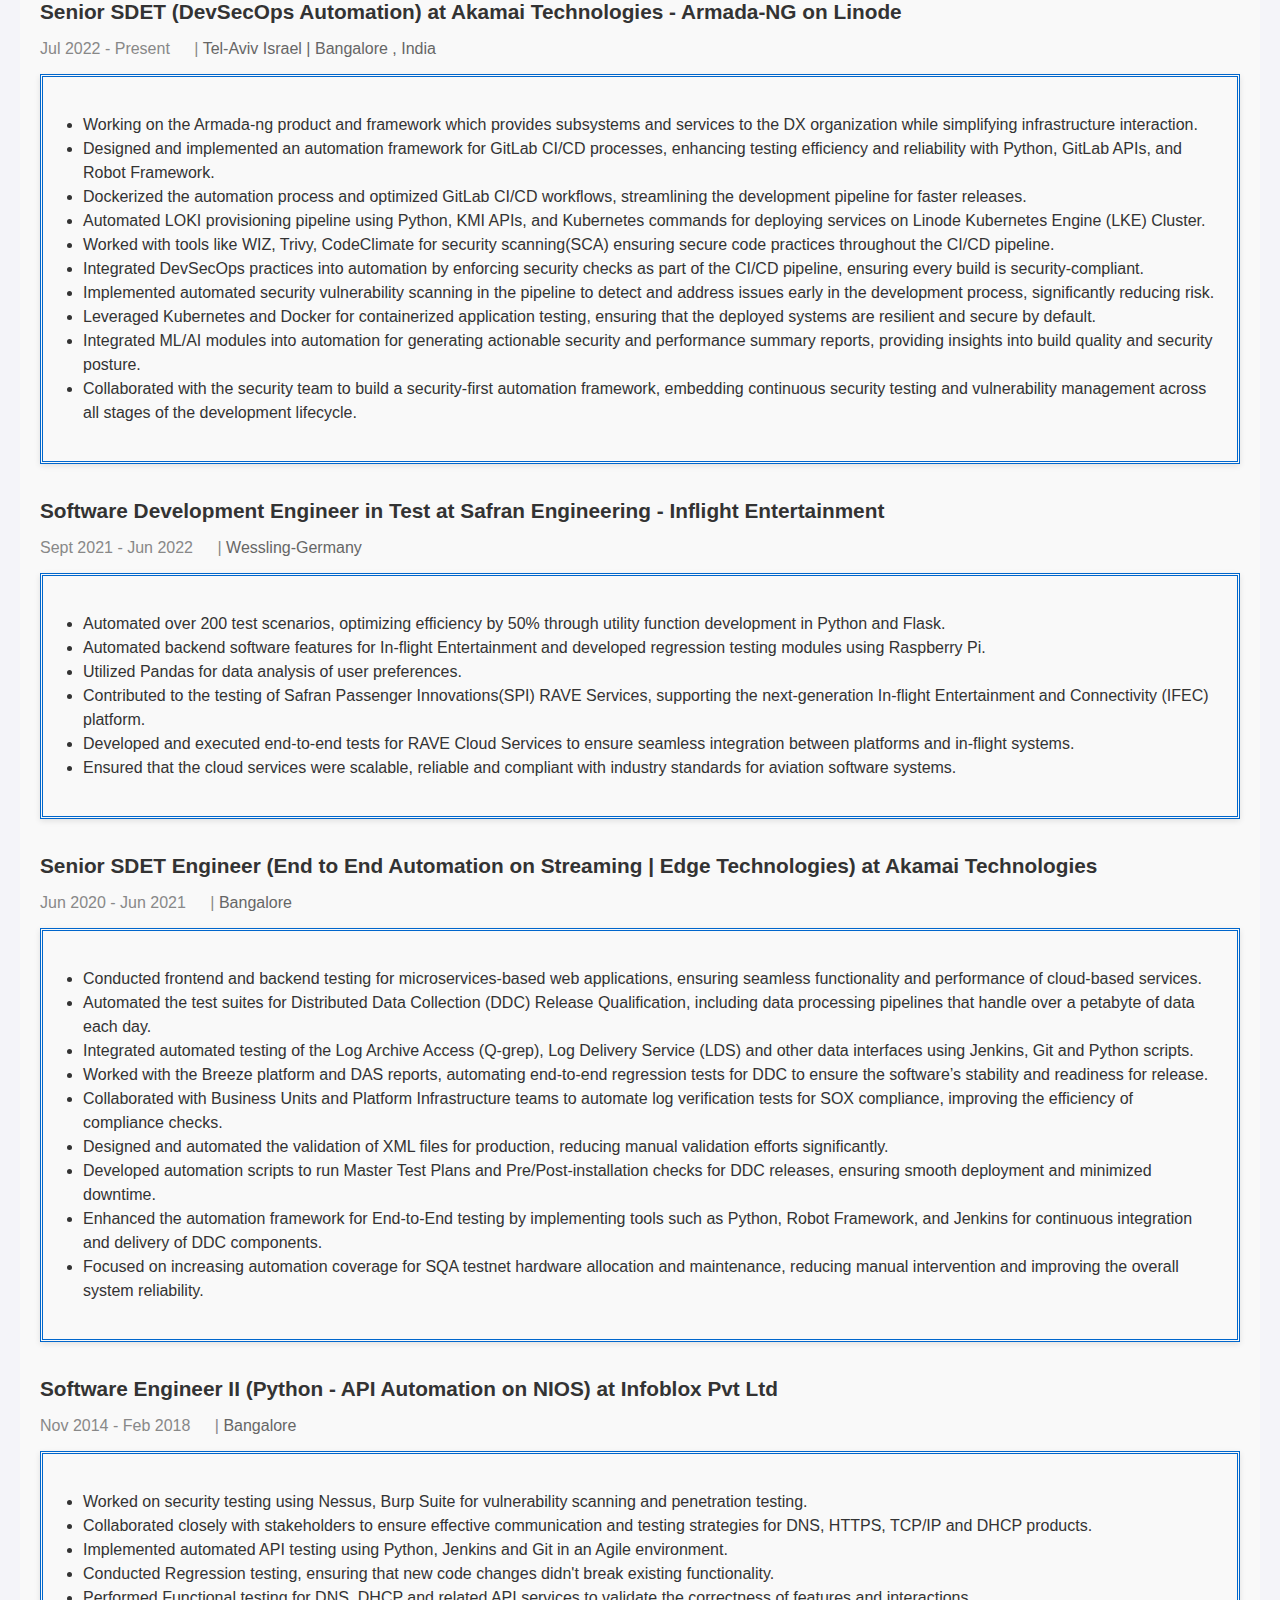
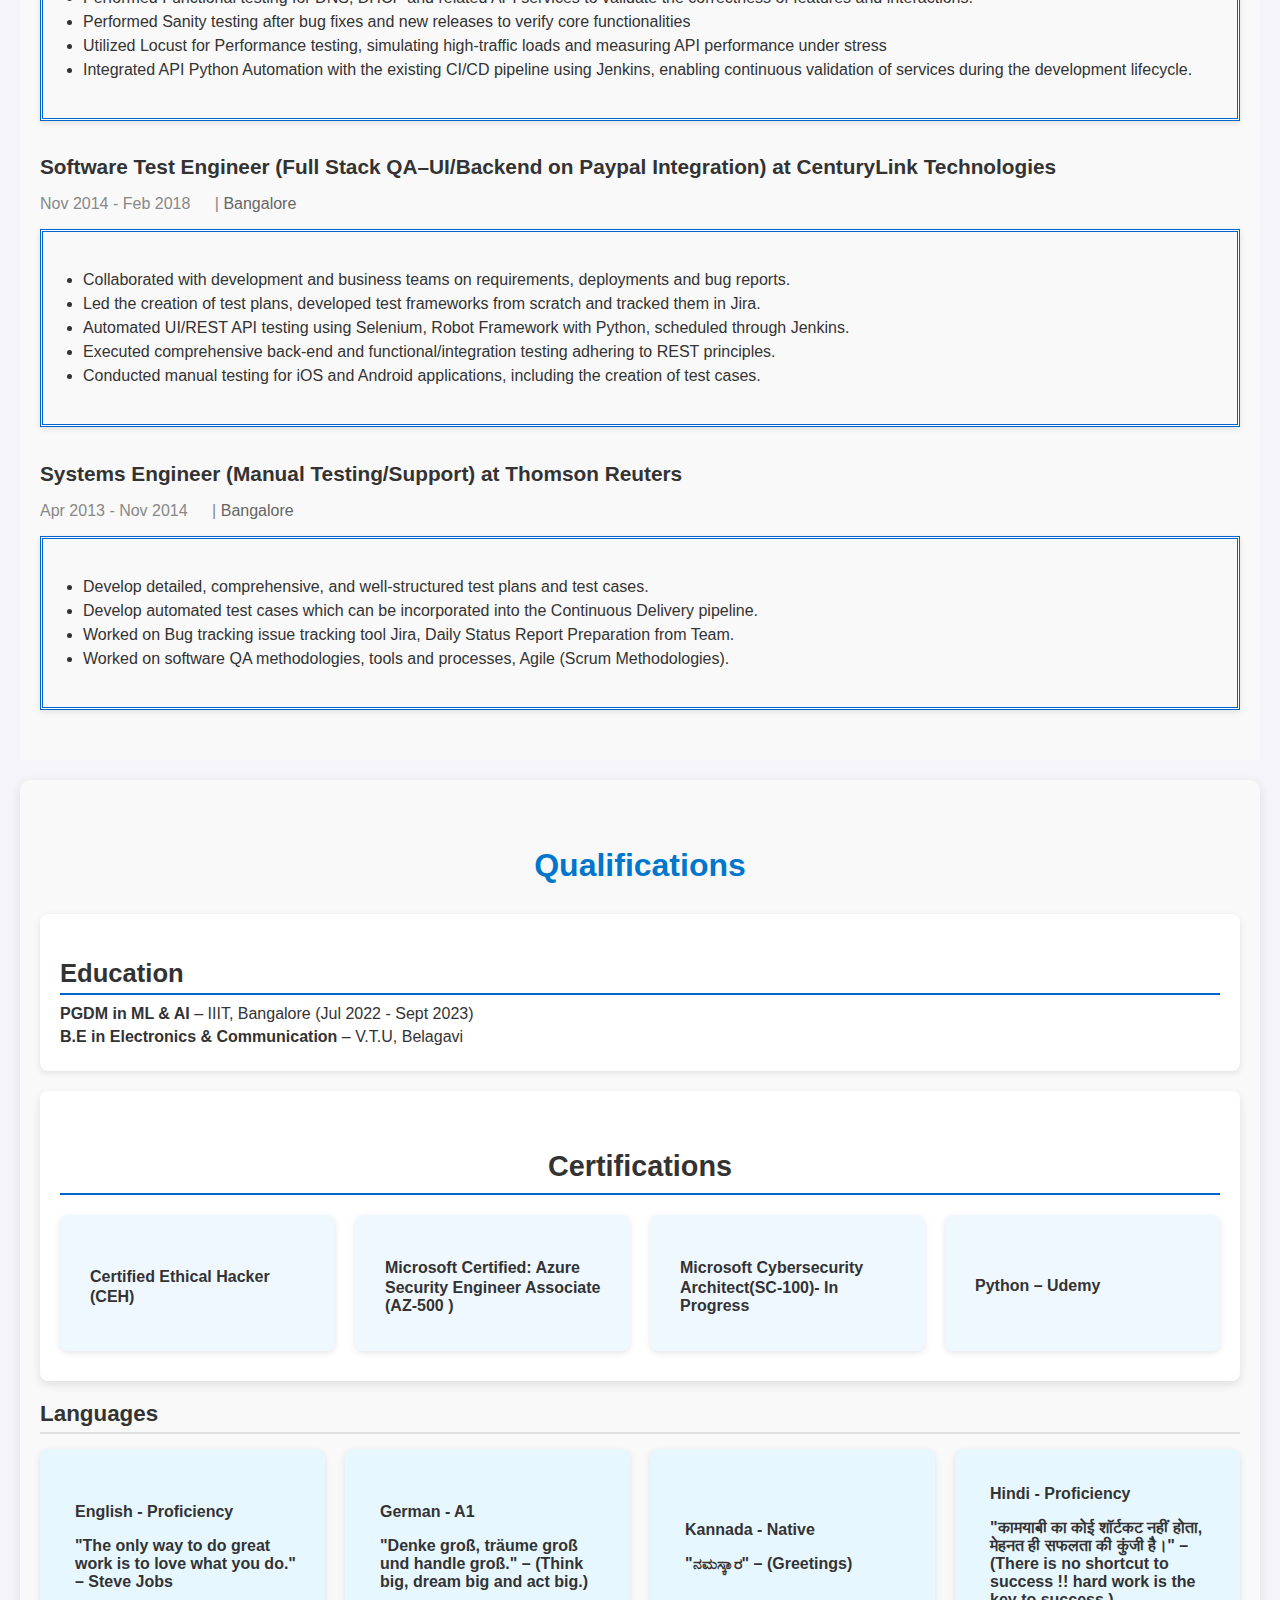
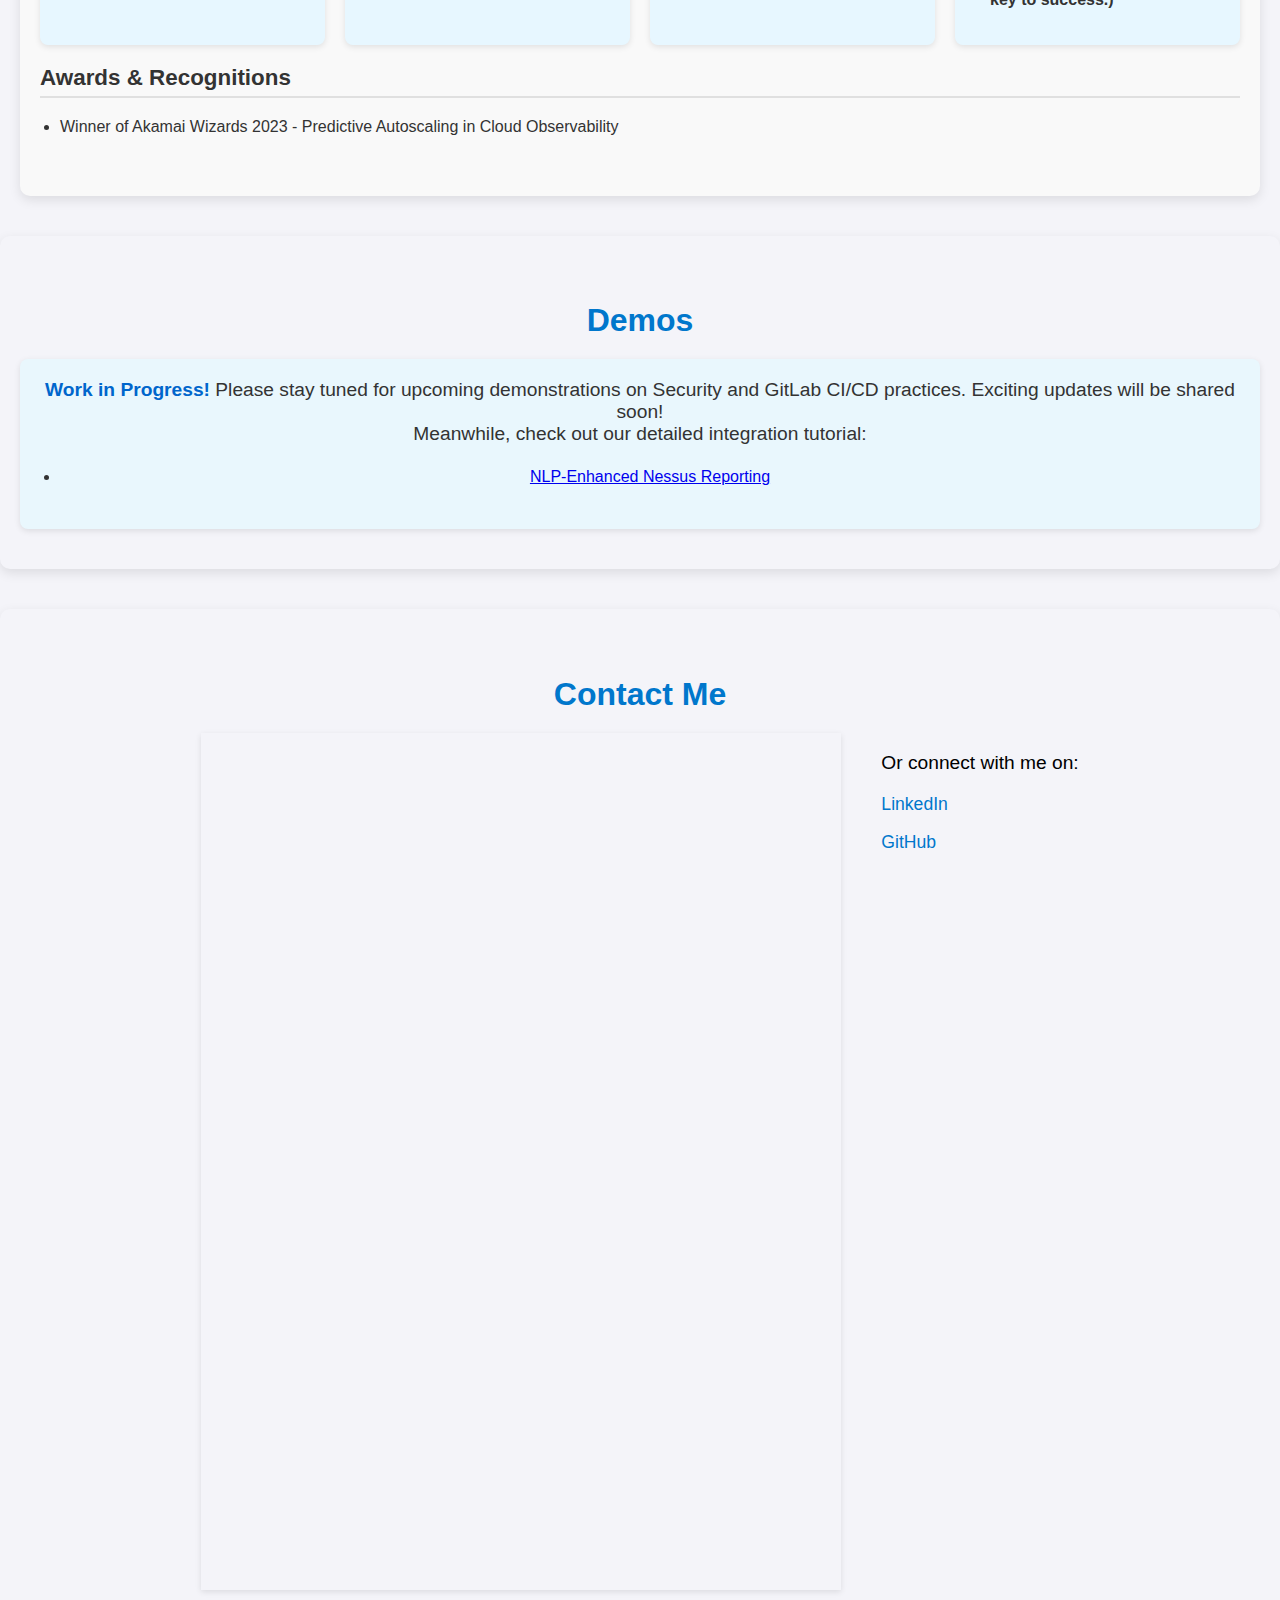
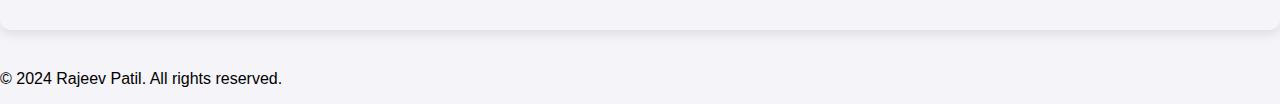
==== commit 37c293ea: "Update index.html" ====
--- a/index.html
+++ b/index.html
@@ -395,13 +395,22 @@
   </ul>
 </section>
 
-  <!-- Demos Section -->
+ <!-- Demos Section -->
 <section id="demos" class="demos">
   <h2>Demos</h2>
   <div class="demo-message">
     <p><strong>Work in Progress!</strong> Please stay tuned for upcoming demonstrations on Security and GitLab CI/CD practices. Exciting updates will be shared soon!</p>
-  </div>
-</section>
+    <p>Meanwhile, check out our detailed integration tutorial:</p>
+    <ul>
+      <li>
+        <a href="https://rajeevpatil.github.io/nlp-with-nessus.html" target="_blank">
+          NLP-Enhanced Nessus Reporting
+        </a>
+      </li>
+    </ul>
+  </div>
+</section>
+
 
 
 <section id="contact" class="contact">
--- a/styles/styles.css
+++ b/styles/styles.css
@@ -698,3 +698,80 @@
 .demo-message p {
   margin: 0;
 }
+
+/* General Section Styles */
+section {
+  padding: 50px 20px;
+  background-color: #f9f9f9;
+  margin-bottom: 40px;
+}
+
+.section-header h2 {
+  font-size: 2em;
+  font-weight: bold;
+  color: #333;
+  margin-bottom: 10px;
+  text-align: center;
+}
+
+.section-header p {
+  font-size: 1.1em;
+  color: #777;
+  text-align: center;
+  margin-bottom: 30px;
+}
+
+/* Product Strategy & Management Section */
+.product-strategy .strategy-container,
+.team-leadership .leadership-container {
+  display: grid;
+  grid-template-columns: repeat(auto-fit, minmax(280px, 1fr));
+  gap: 30px;
+  justify-content: center;
+}
+
+.strategy-box,
+.leadership-box {
+  background-color: #fff;
+  padding: 30px;
+  border-radius: 10px;
+  box-shadow: 0 4px 10px rgba(0, 0, 0, 0.1);
+  transition: transform 0.3s ease, box-shadow 0.3s ease;
+  text-align: center;
+}
+
+.strategy-box i,
+.leadership-box i {
+  font-size: 3em;
+  color: #007bff;
+  margin-bottom: 20px;
+}
+
+.strategy-box h3,
+.leadership-box h3 {
+  font-size: 1.5em;
+  font-weight: bold;
+  color: #333;
+  margin-bottom: 15px;
+}
+
+.strategy-box p,
+.leadership-box p {
+  font-size: 1em;
+  color: #555;
+}
+
+/* Hover Effect for Boxes */
+.strategy-box:hover,
+.leadership-box:hover {
+  transform: translateY(-10px);
+  box-shadow: 0 6px 15px rgba(0, 0, 0, 0.15);
+}
+
+/* Media Queries for Responsiveness */
+@media (max-width: 768px) {
+  .strategy-container,
+  .leadership-container {
+    grid-template-columns: 1fr;
+  }
+}
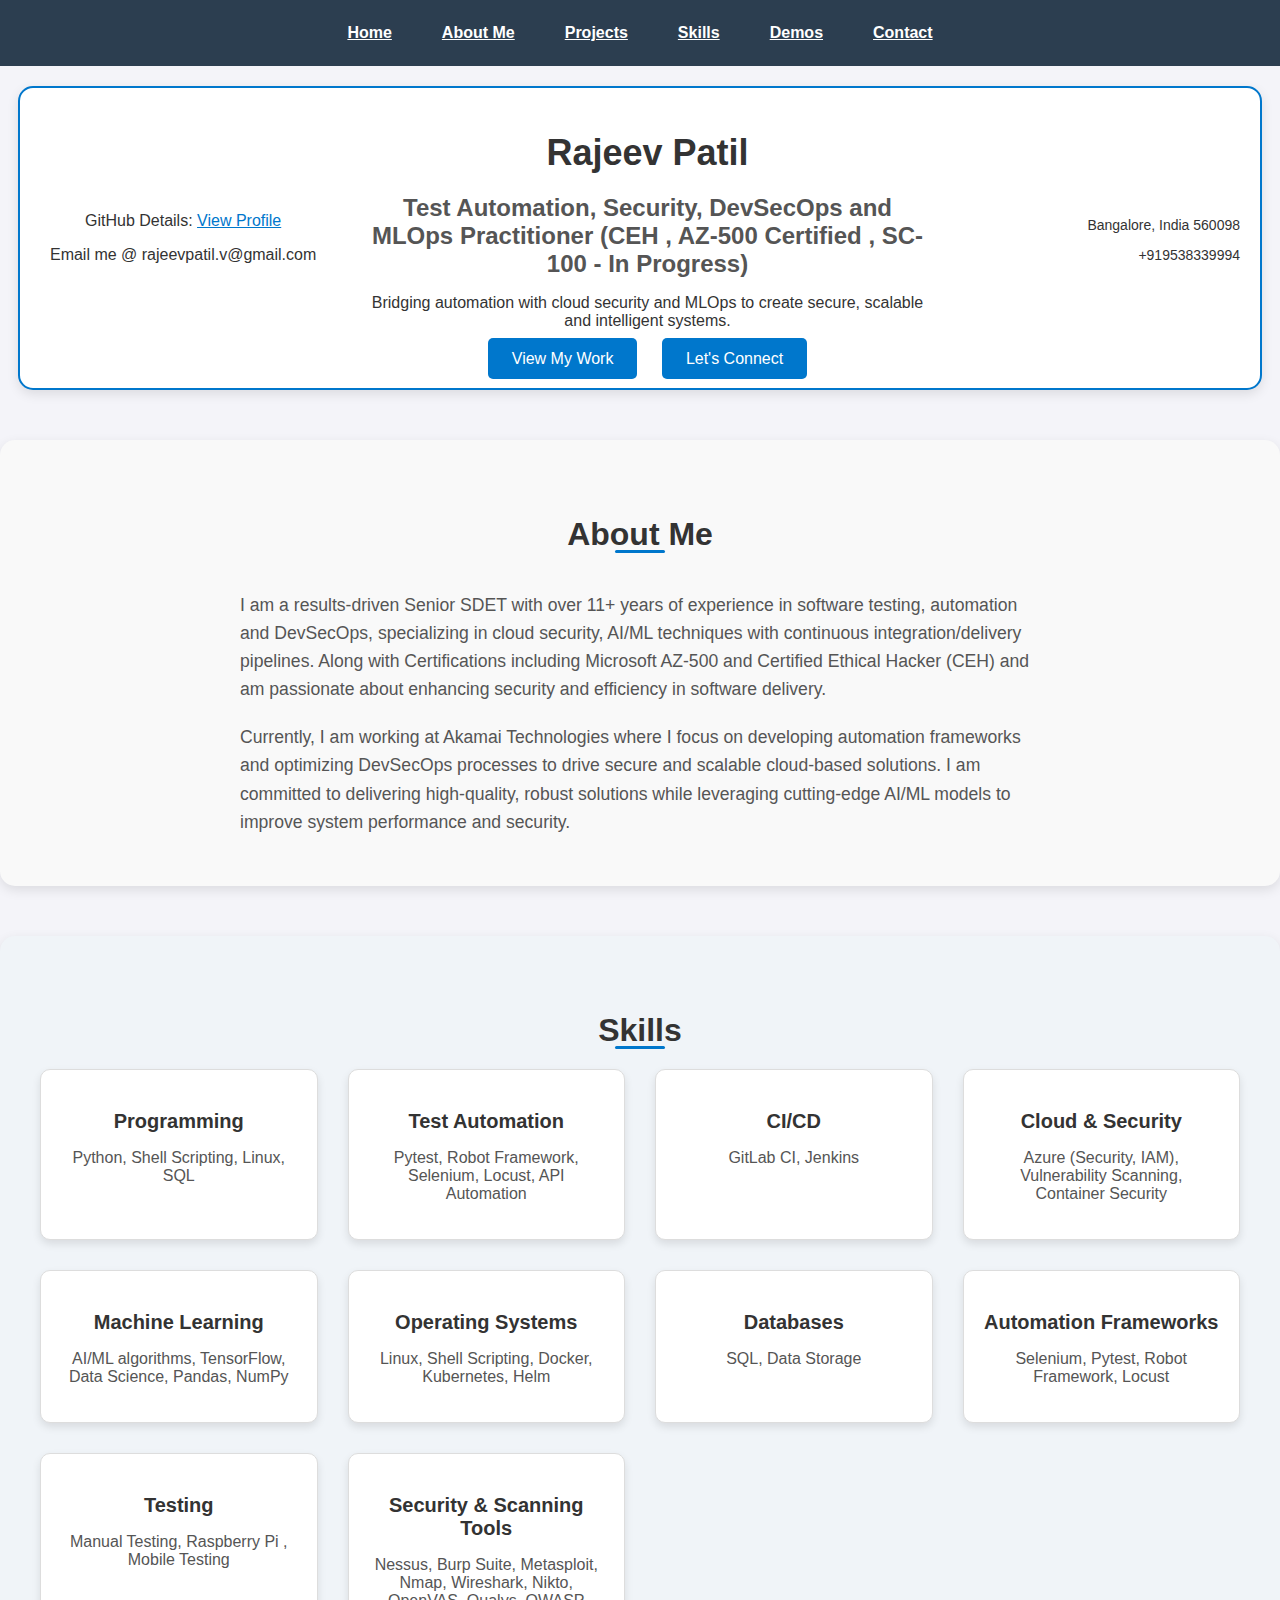
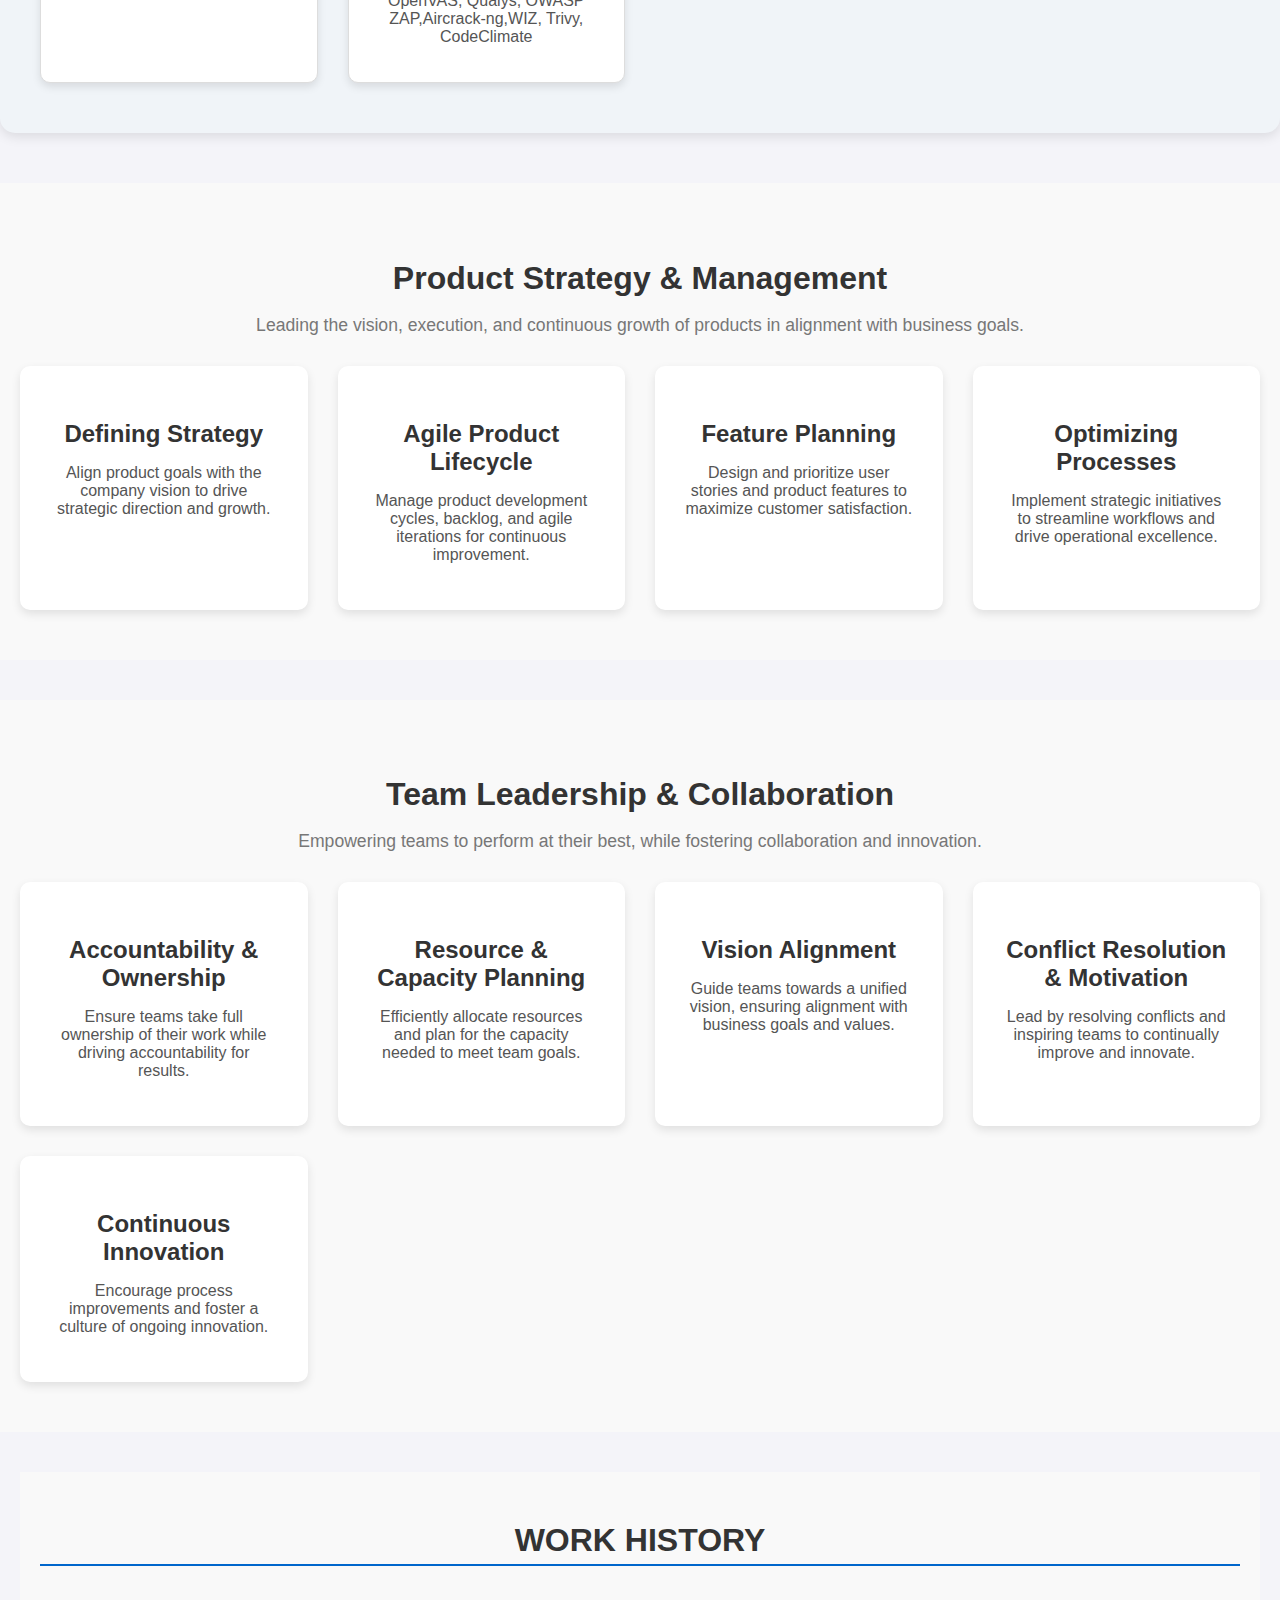
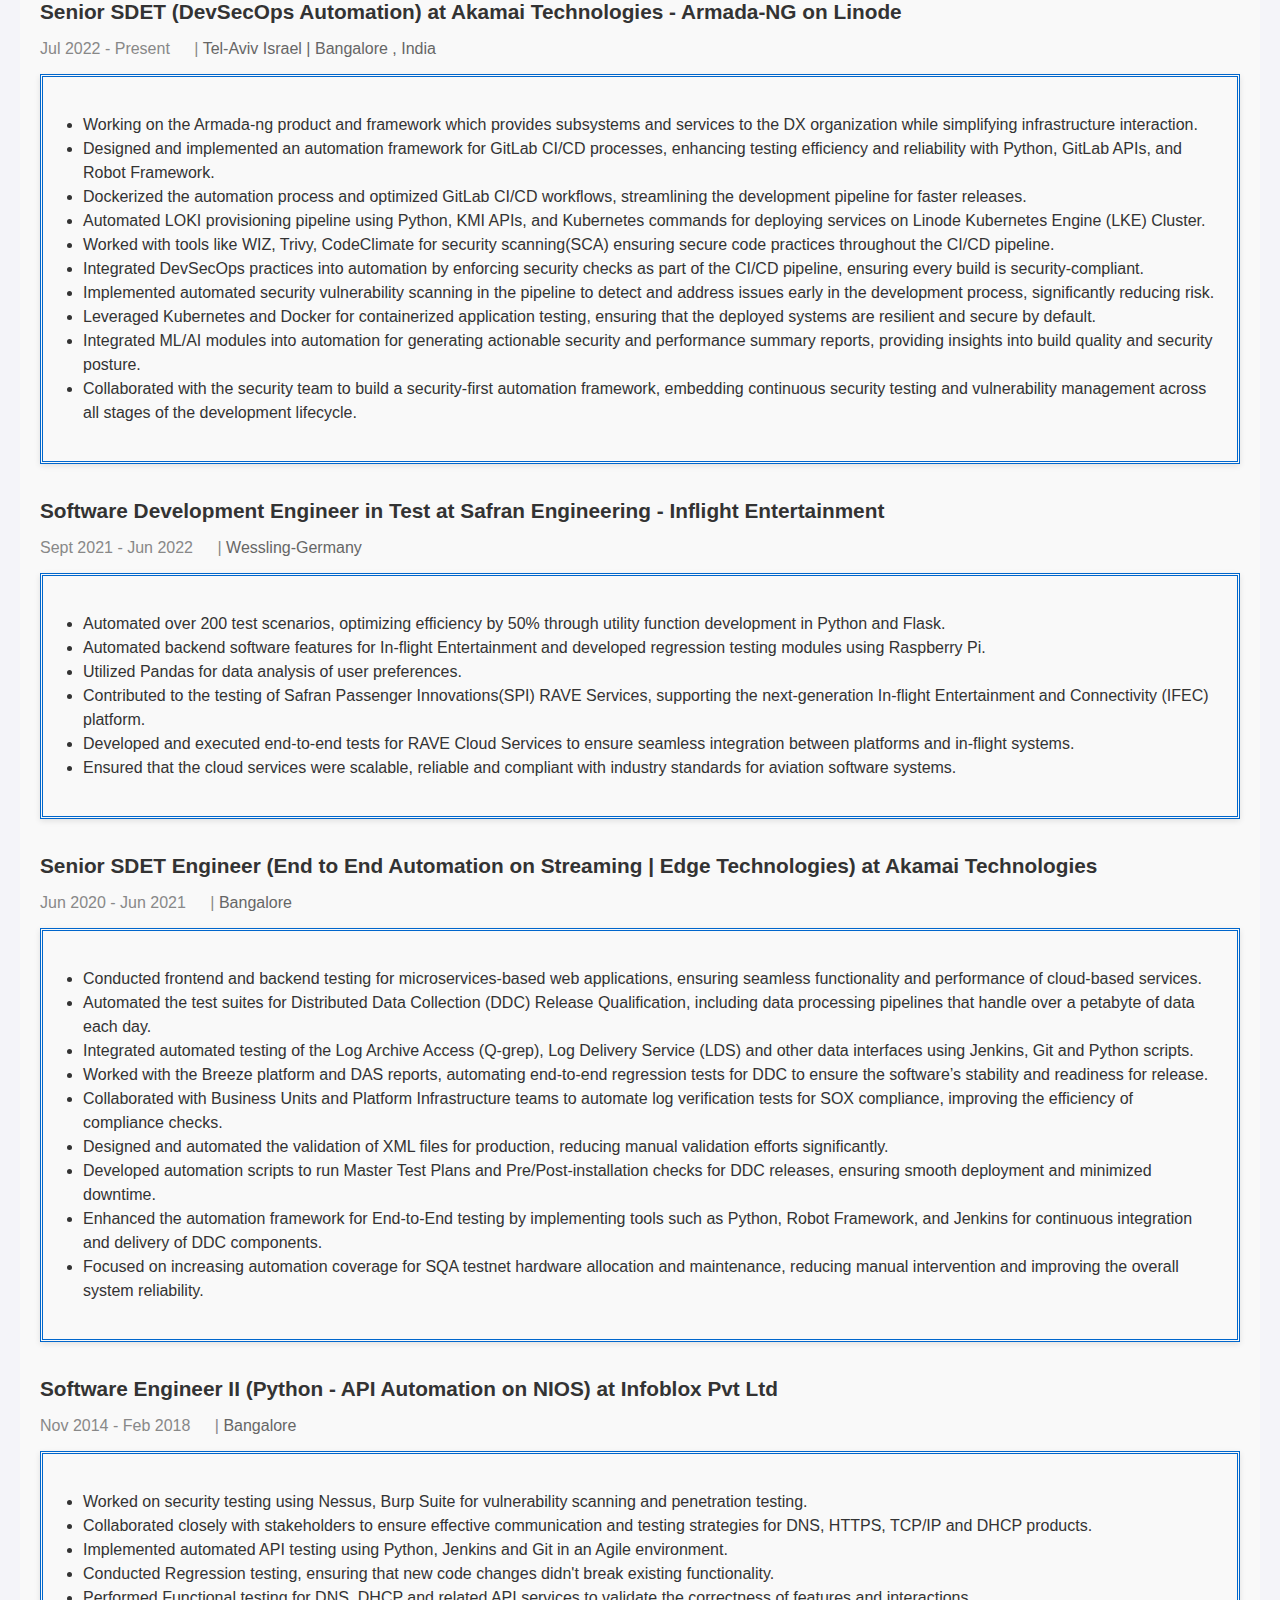
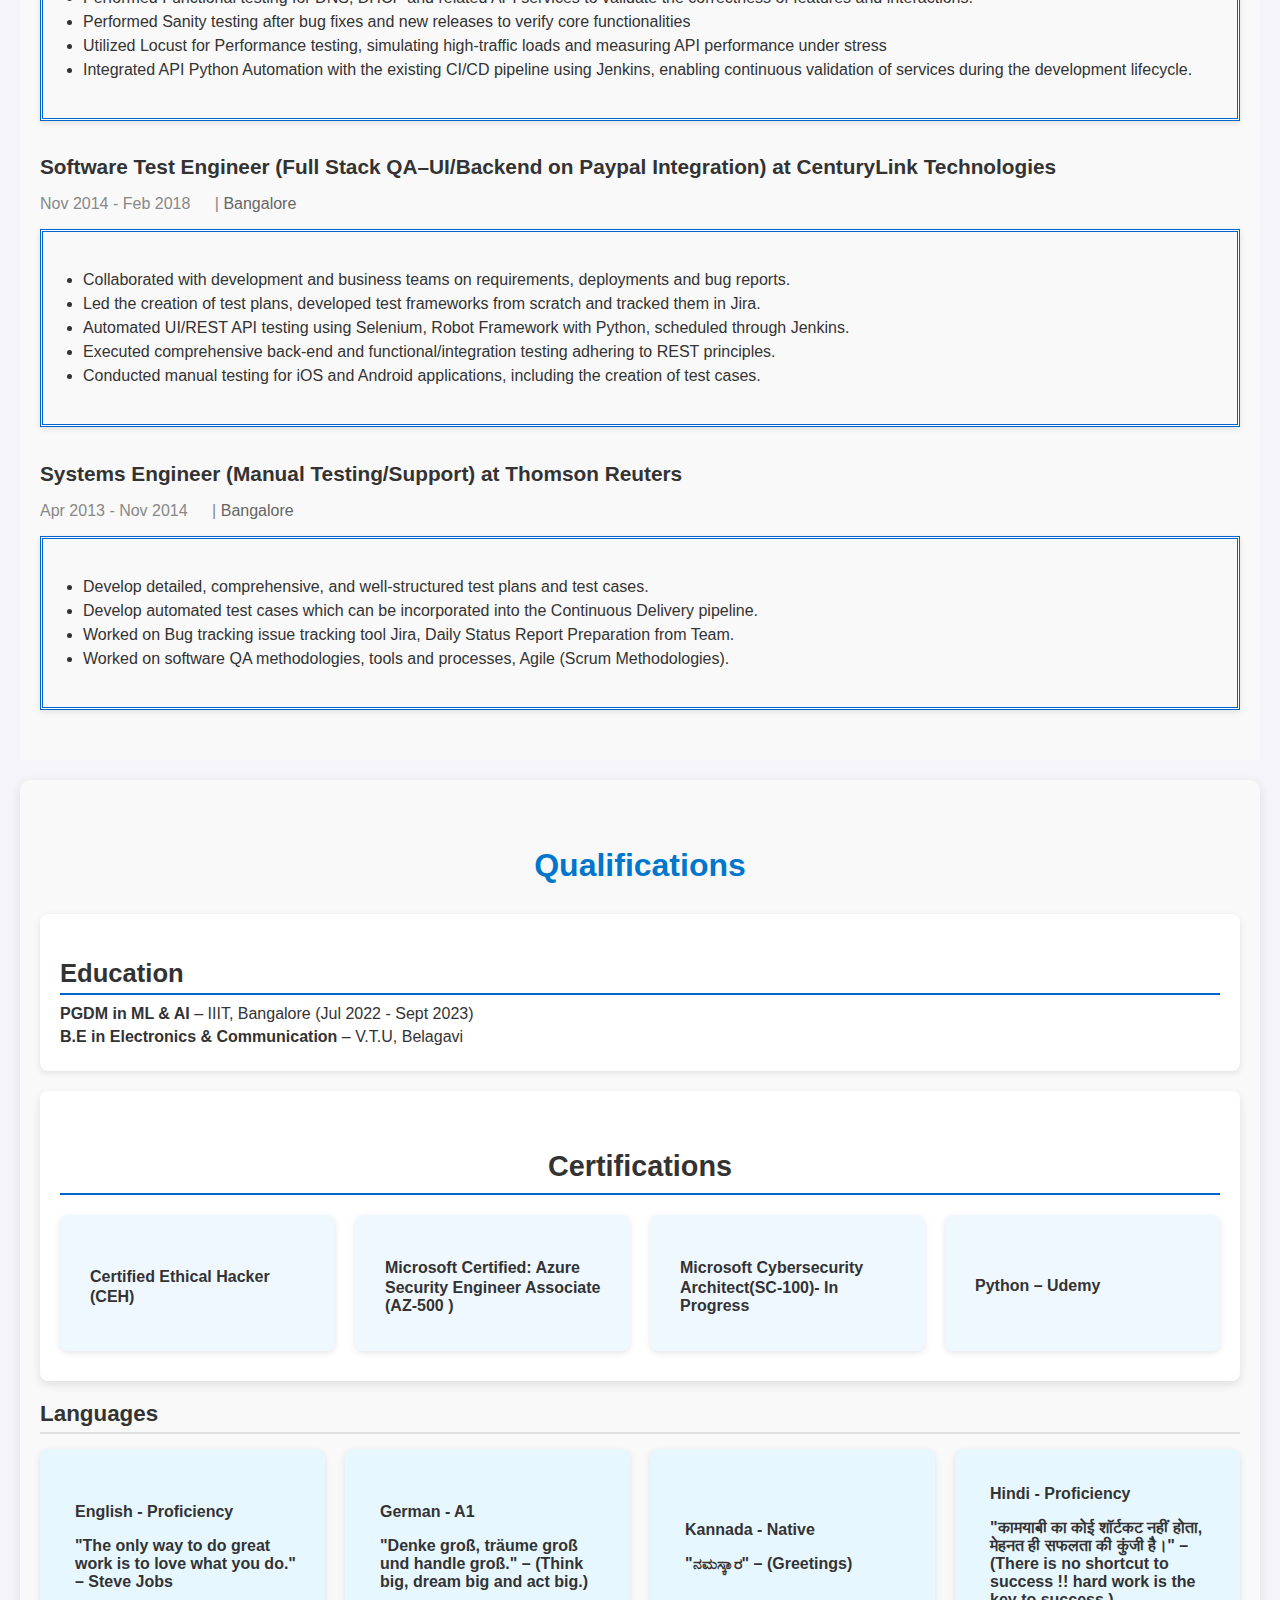
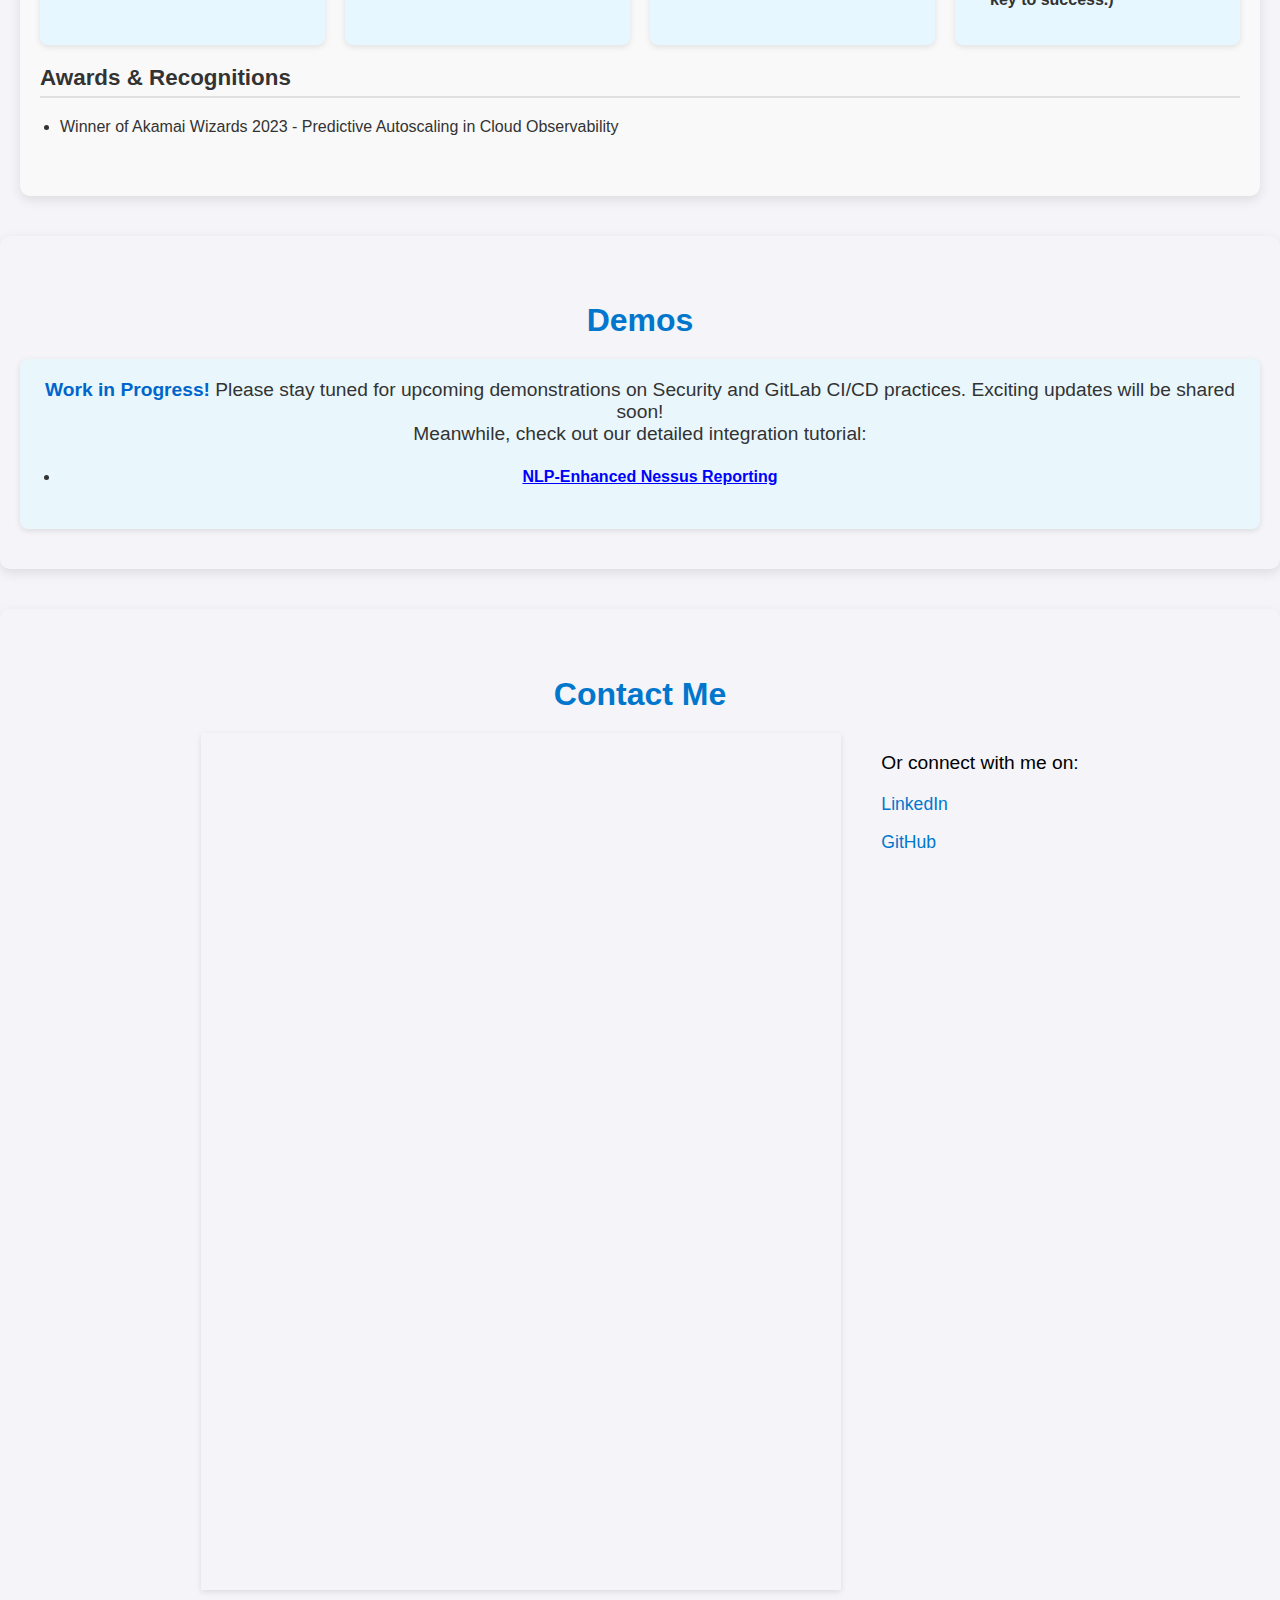
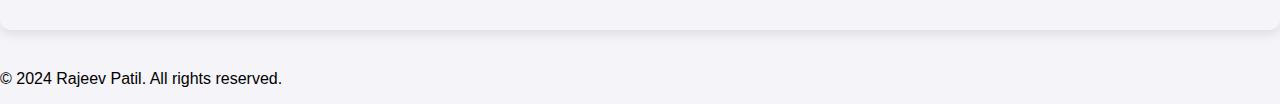
==== commit 7e0287ae: "Update index.html" ====
--- a/index.html
+++ b/index.html
@@ -403,9 +403,9 @@
     <p>Meanwhile, check out our detailed integration tutorial:</p>
     <ul>
       <li>
-        <a href="https://rajeevpatil.github.io/nlp-with-nessus.html" target="_blank">
-          NLP-Enhanced Nessus Reporting
-        </a>
+        <a href="https://rajeevpatil24.github.io/rajeevpatil.github.io/nlp-with-nessus.html" target="_blank" style="font-weight: bold; color: blue; text-decoration: underline;">
+  NLP-Enhanced Nessus Reporting
+</a>
       </li>
     </ul>
   </div>
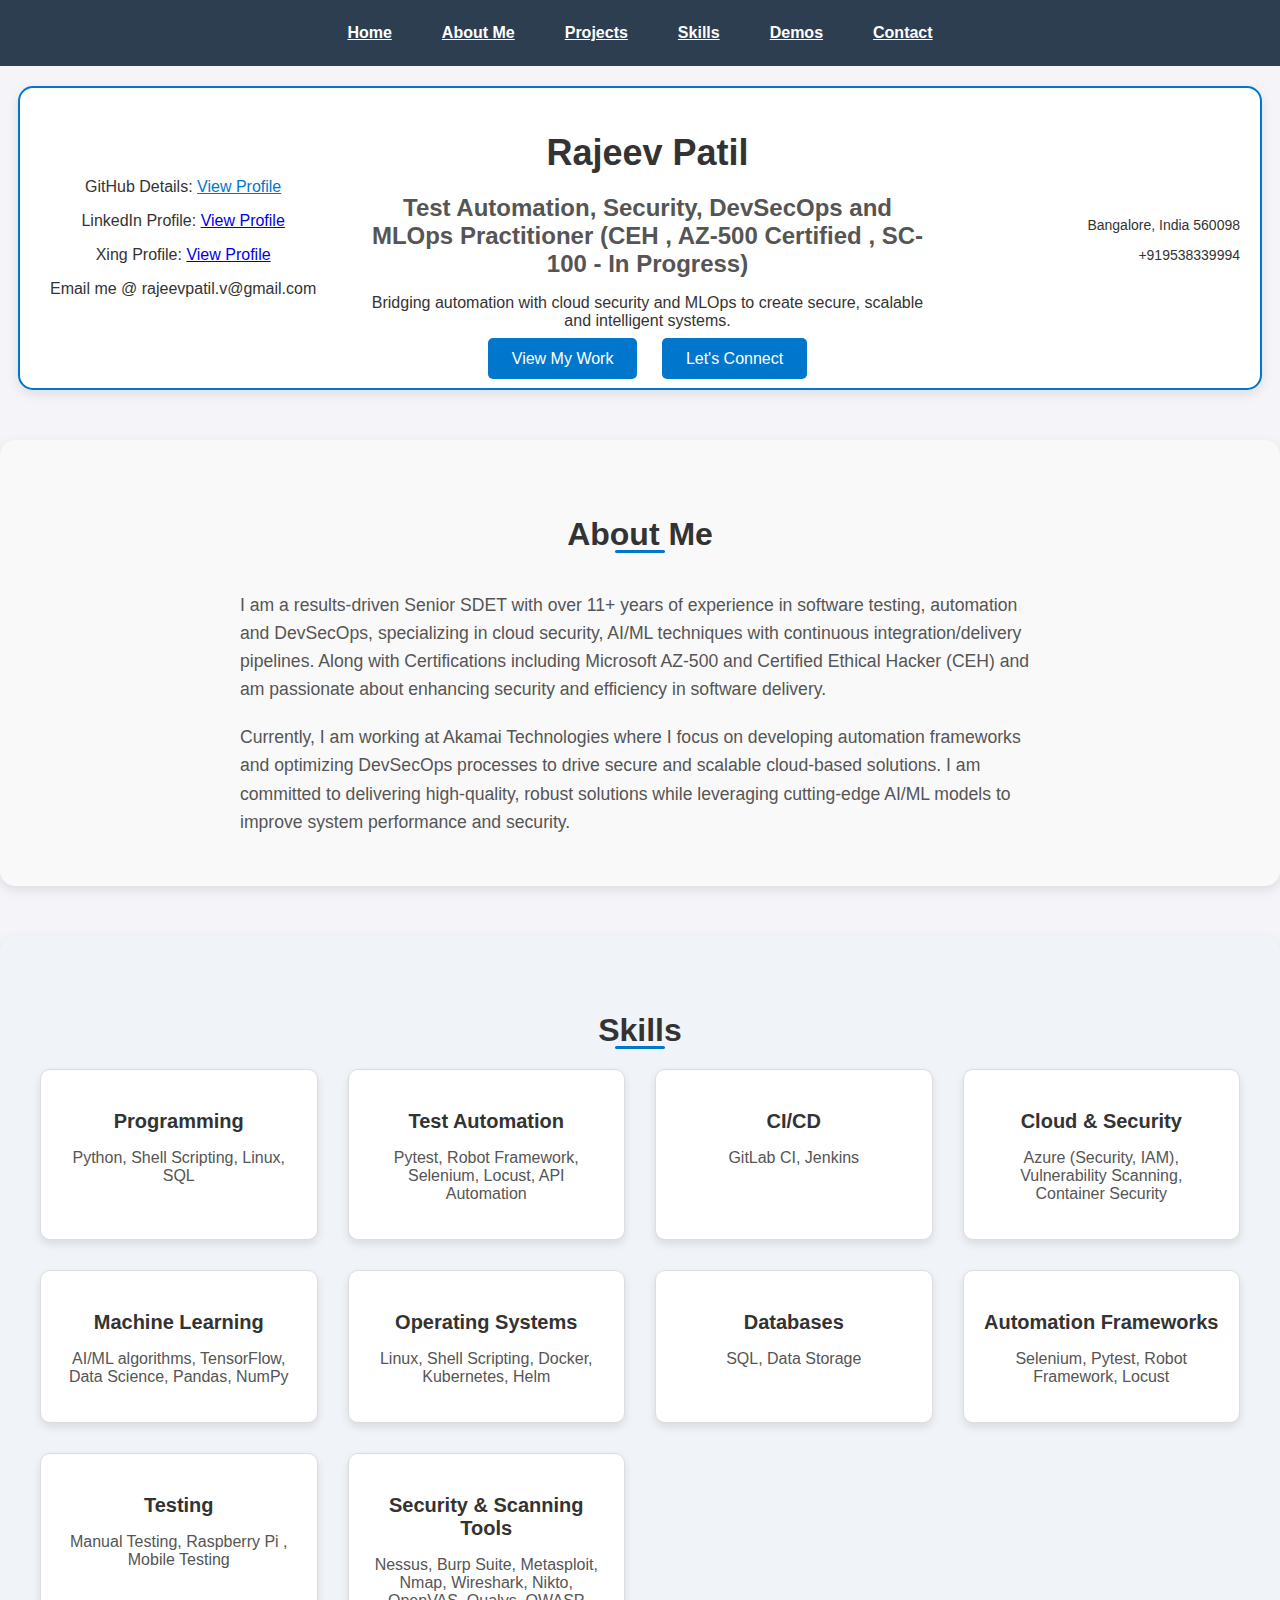
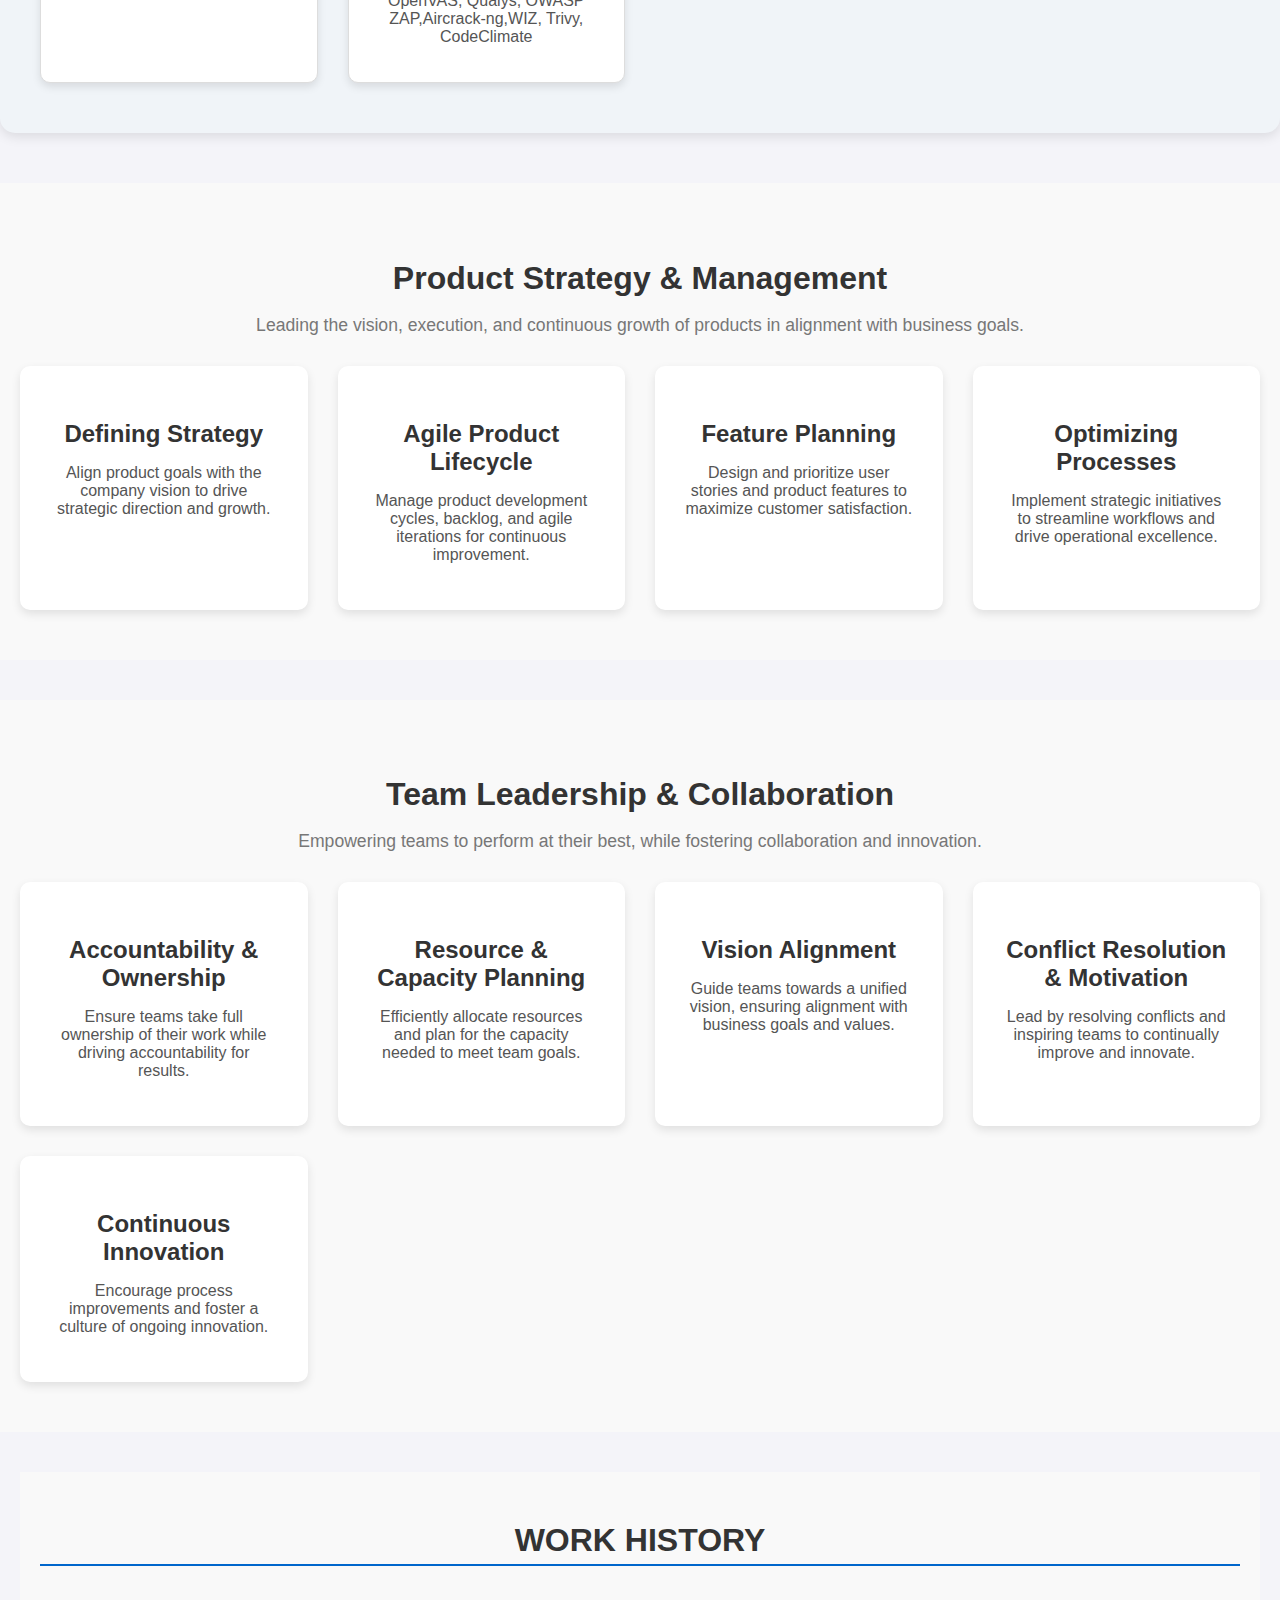
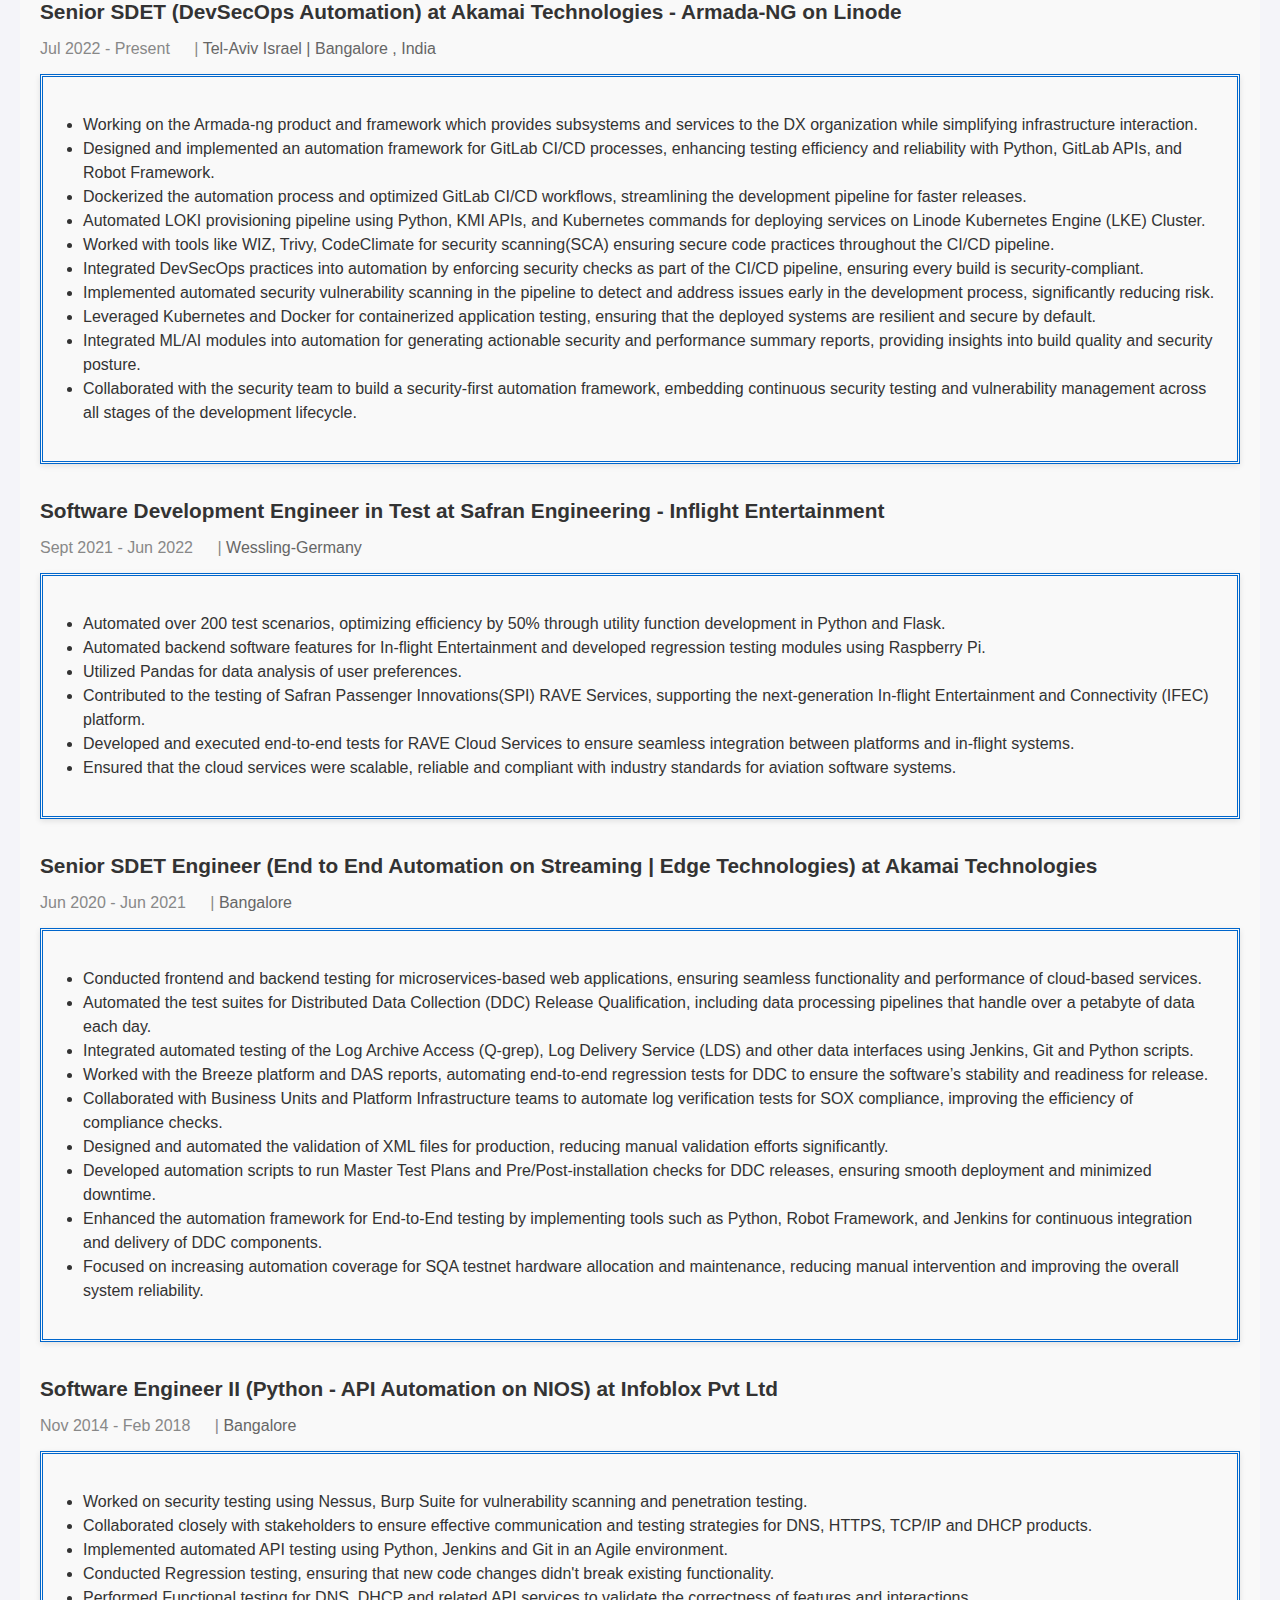
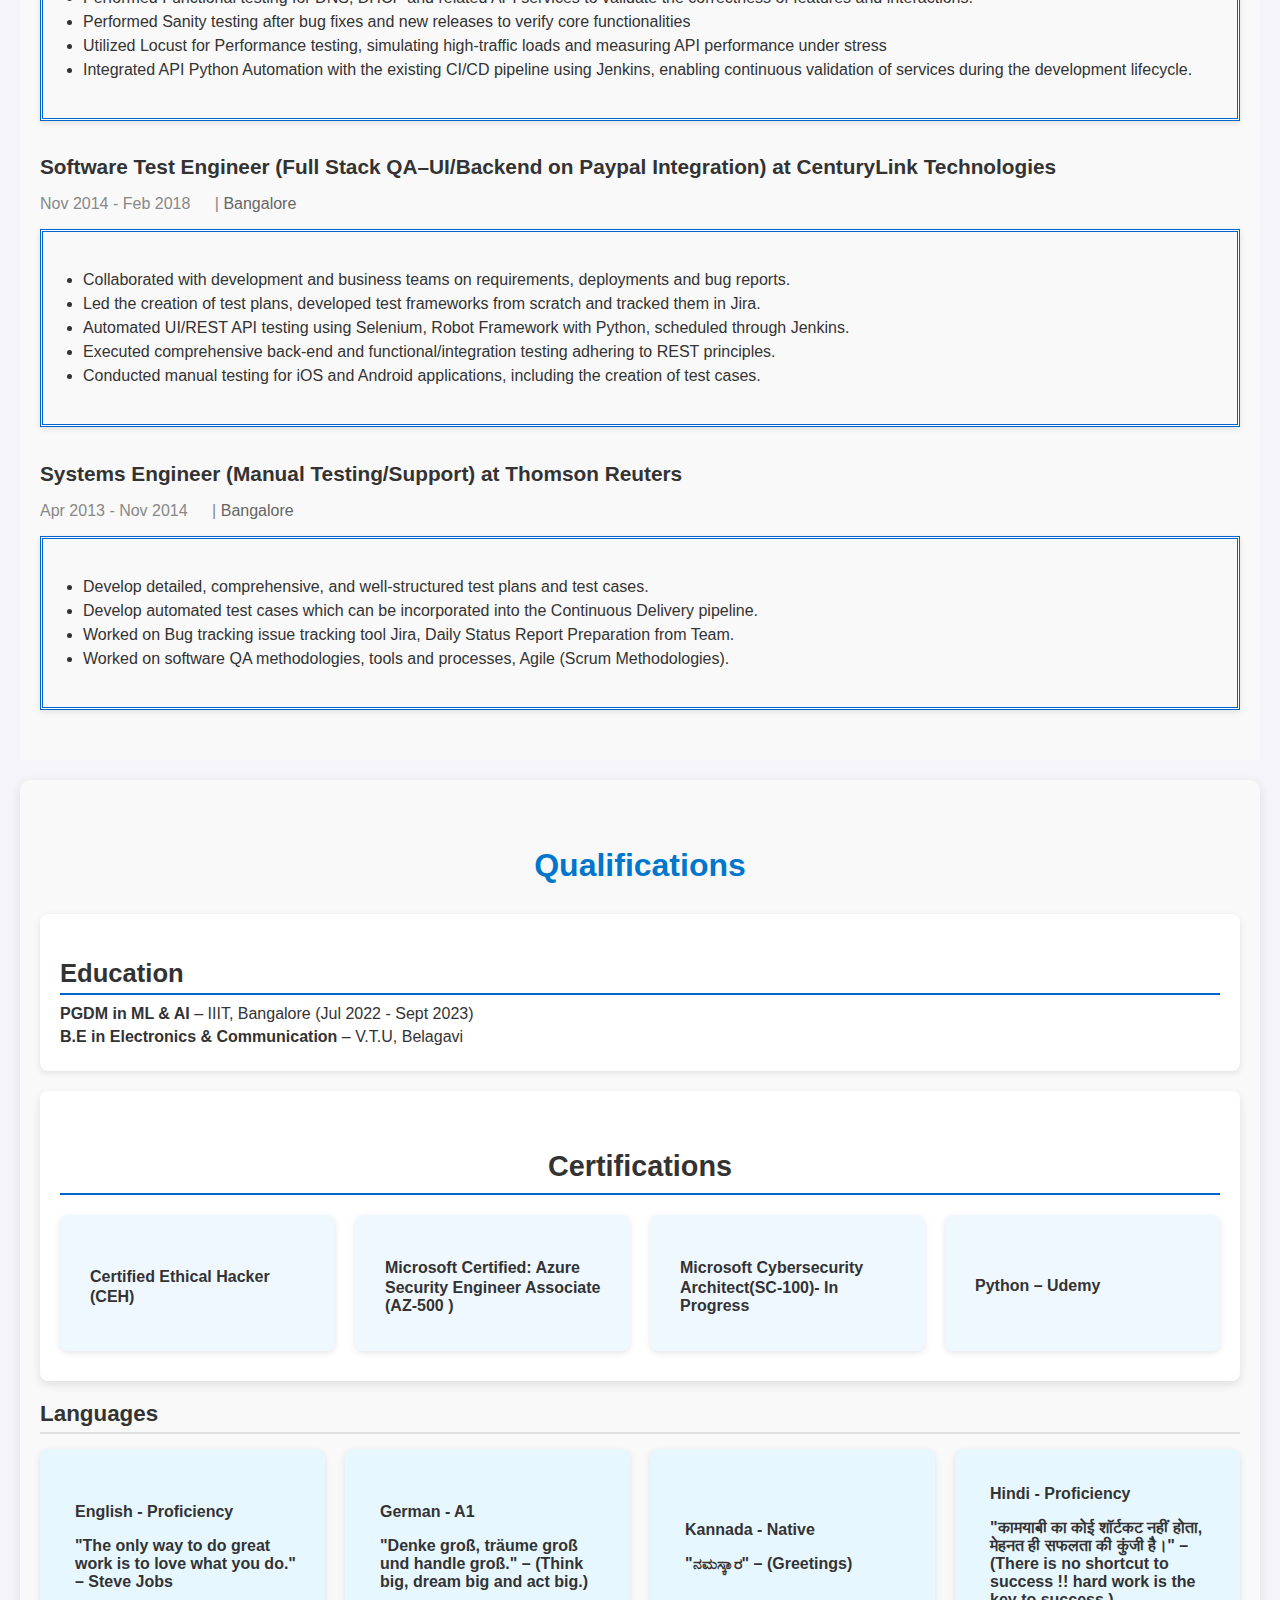
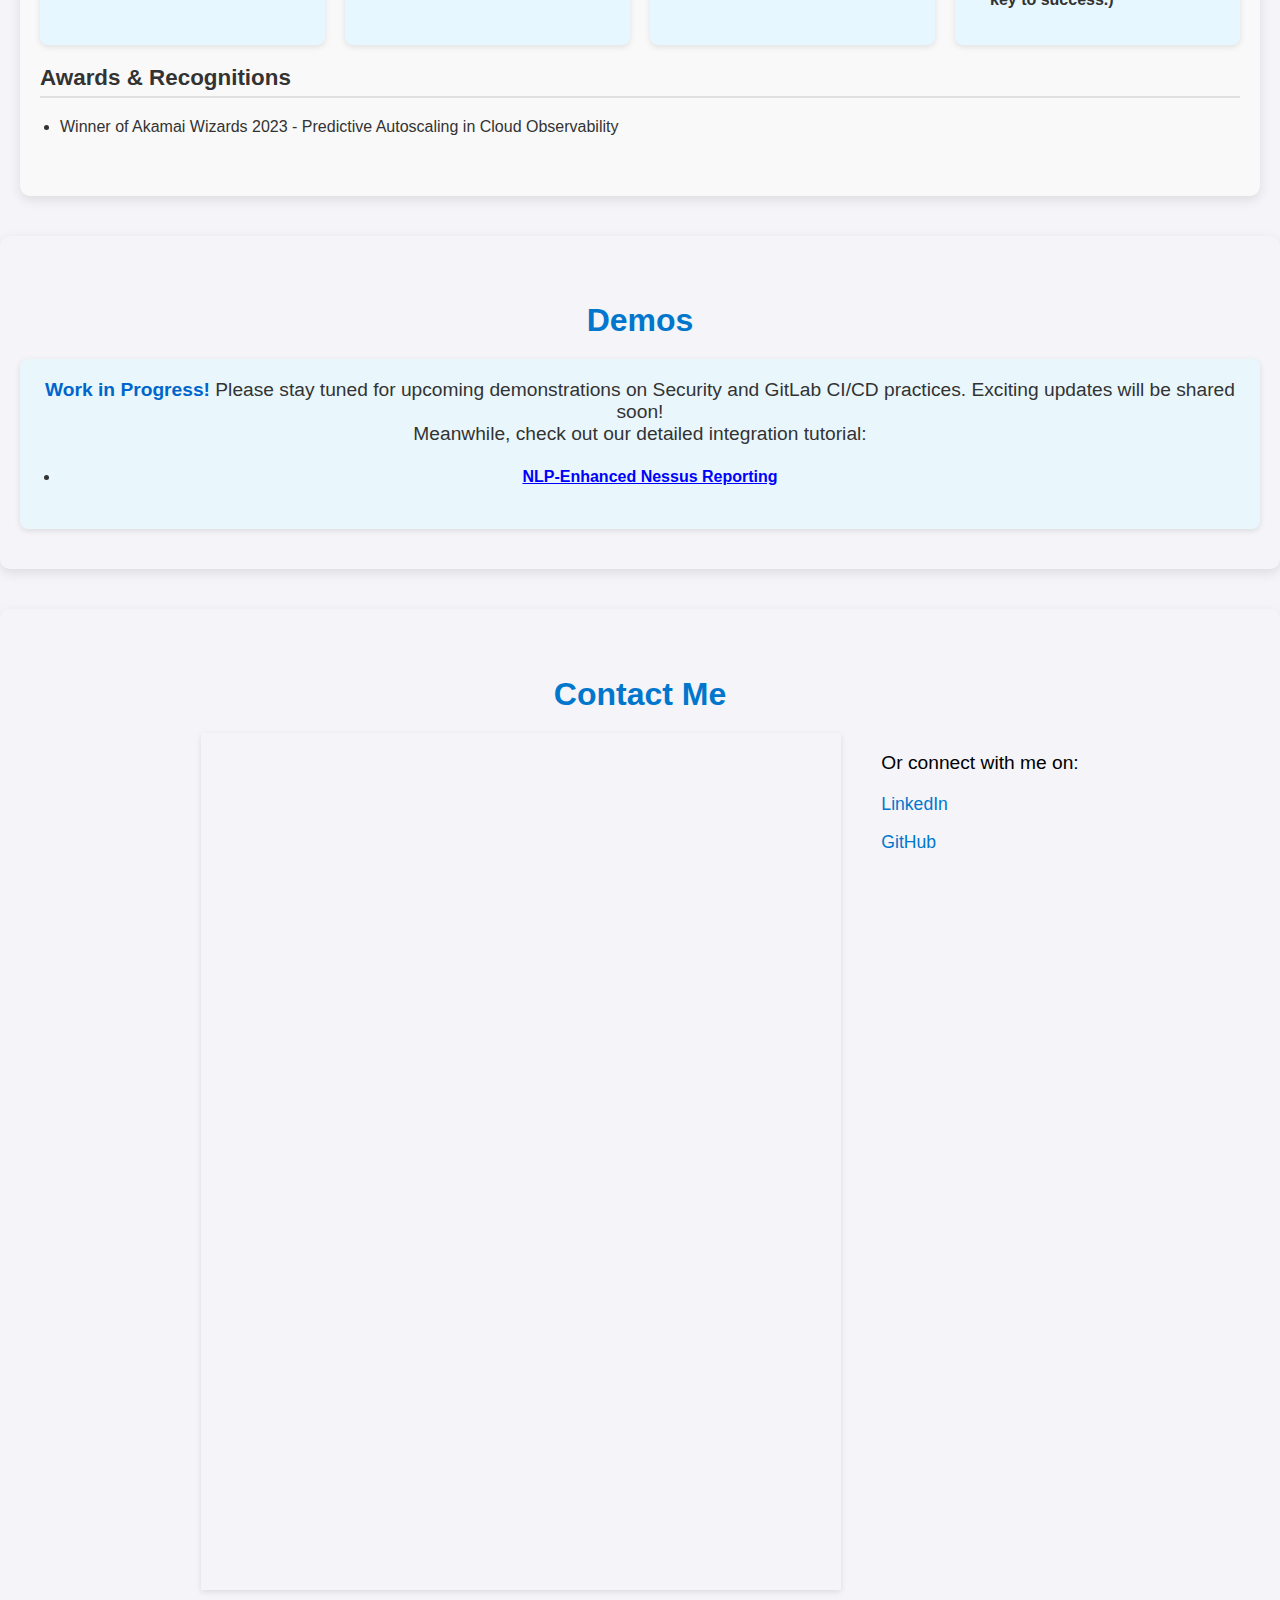
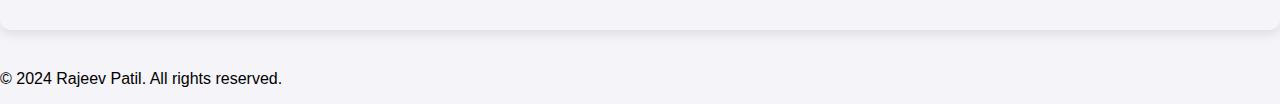
==== commit 8bef6328: "Update index.html" ====
--- a/index.html
+++ b/index.html
@@ -35,6 +35,8 @@
   <div class="left-content">
     <div class="contact-info">
       <p><i class="fas fa-github"></i> GitHub Details: <a href="https://www.github.com/rajeevpatil24" target="_blank" class="github-link">View Profile</a></p>
+      <p><i class="fab fa-linkedin"></i> LinkedIn Profile: <a href="https://www.linkedin.com/in/rajeev-patil-rajeevpatil" target="_blank" class="linkedin-link">View Profile</a></p>
+      <p><i class="fab fa-xing"></i> Xing Profile: <a href="https://www.xing.com/profile/Rajeev_Patil6" target="_blank" class="xing-link">View Profile</a></p>
       <p><i class="fas fa-envelope"></i> Email me @ rajeevpatil.v@gmail.com</p>
     </div>
   </div>
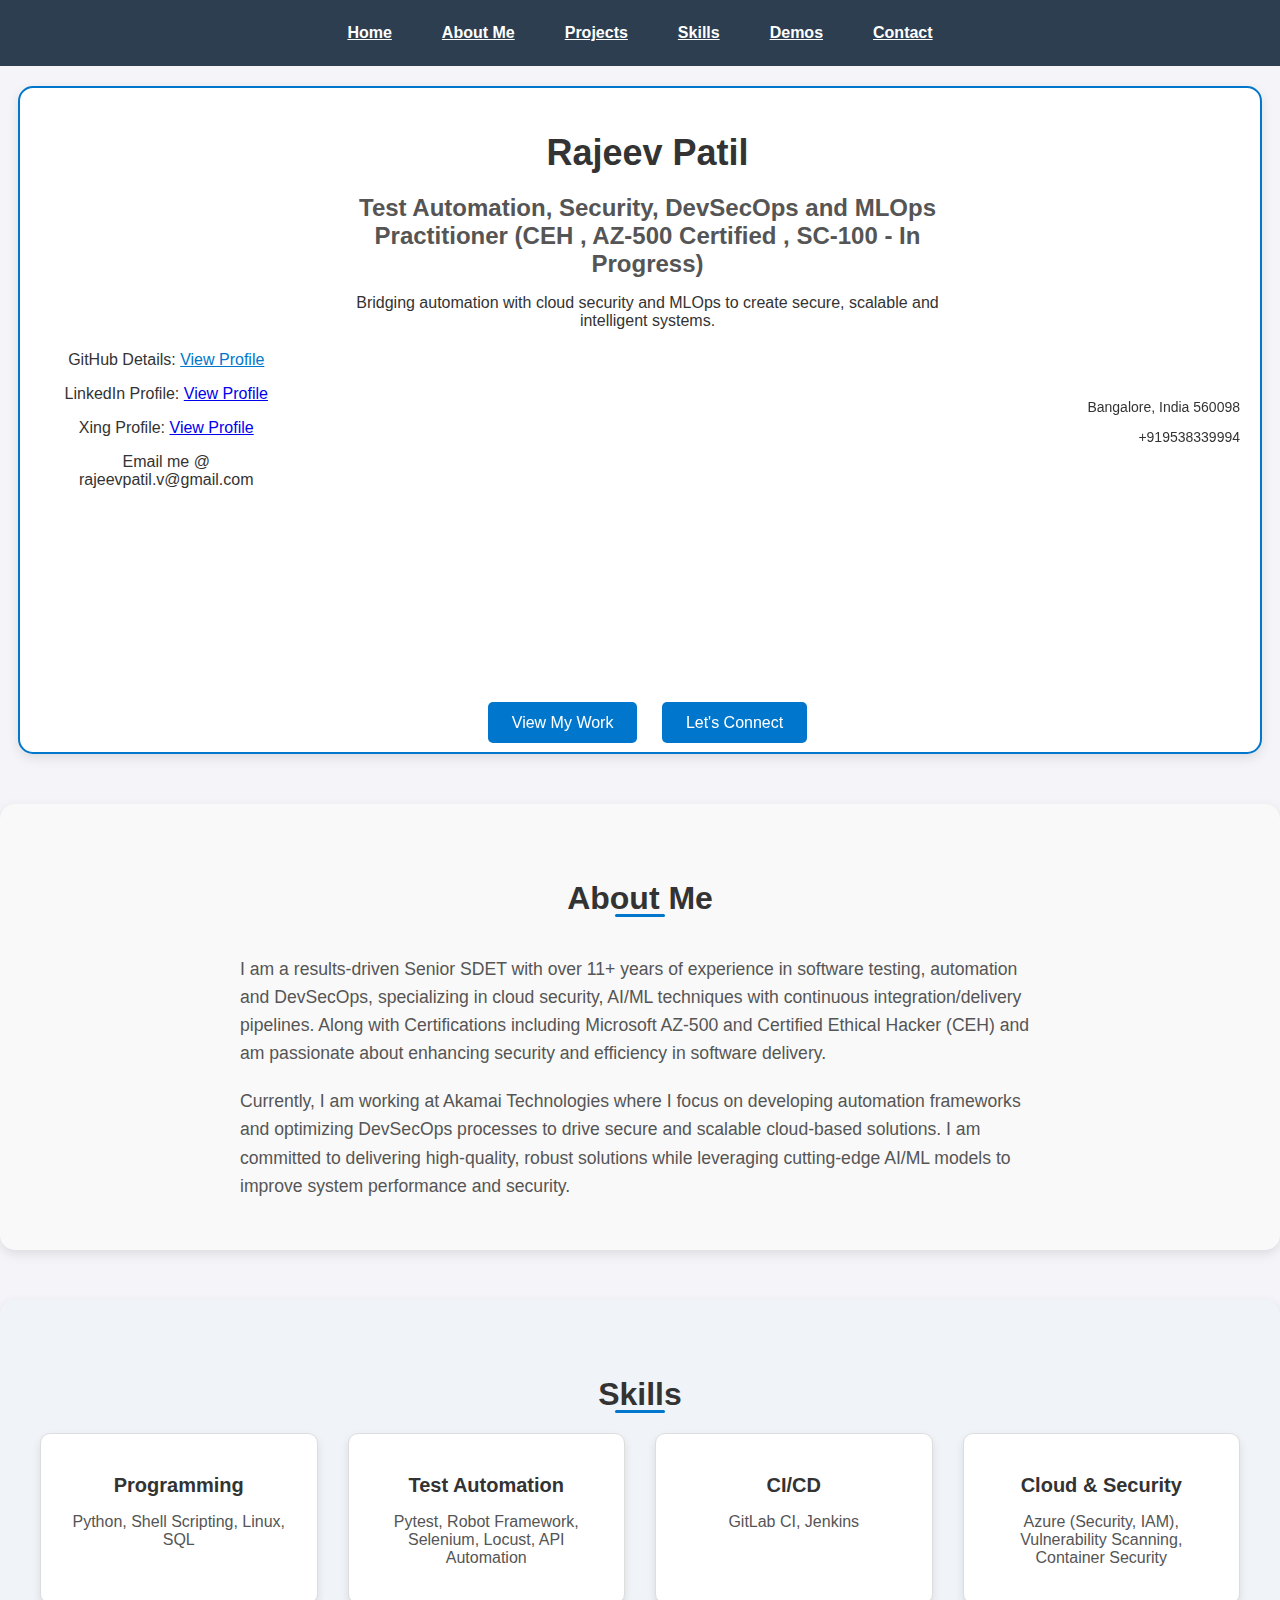
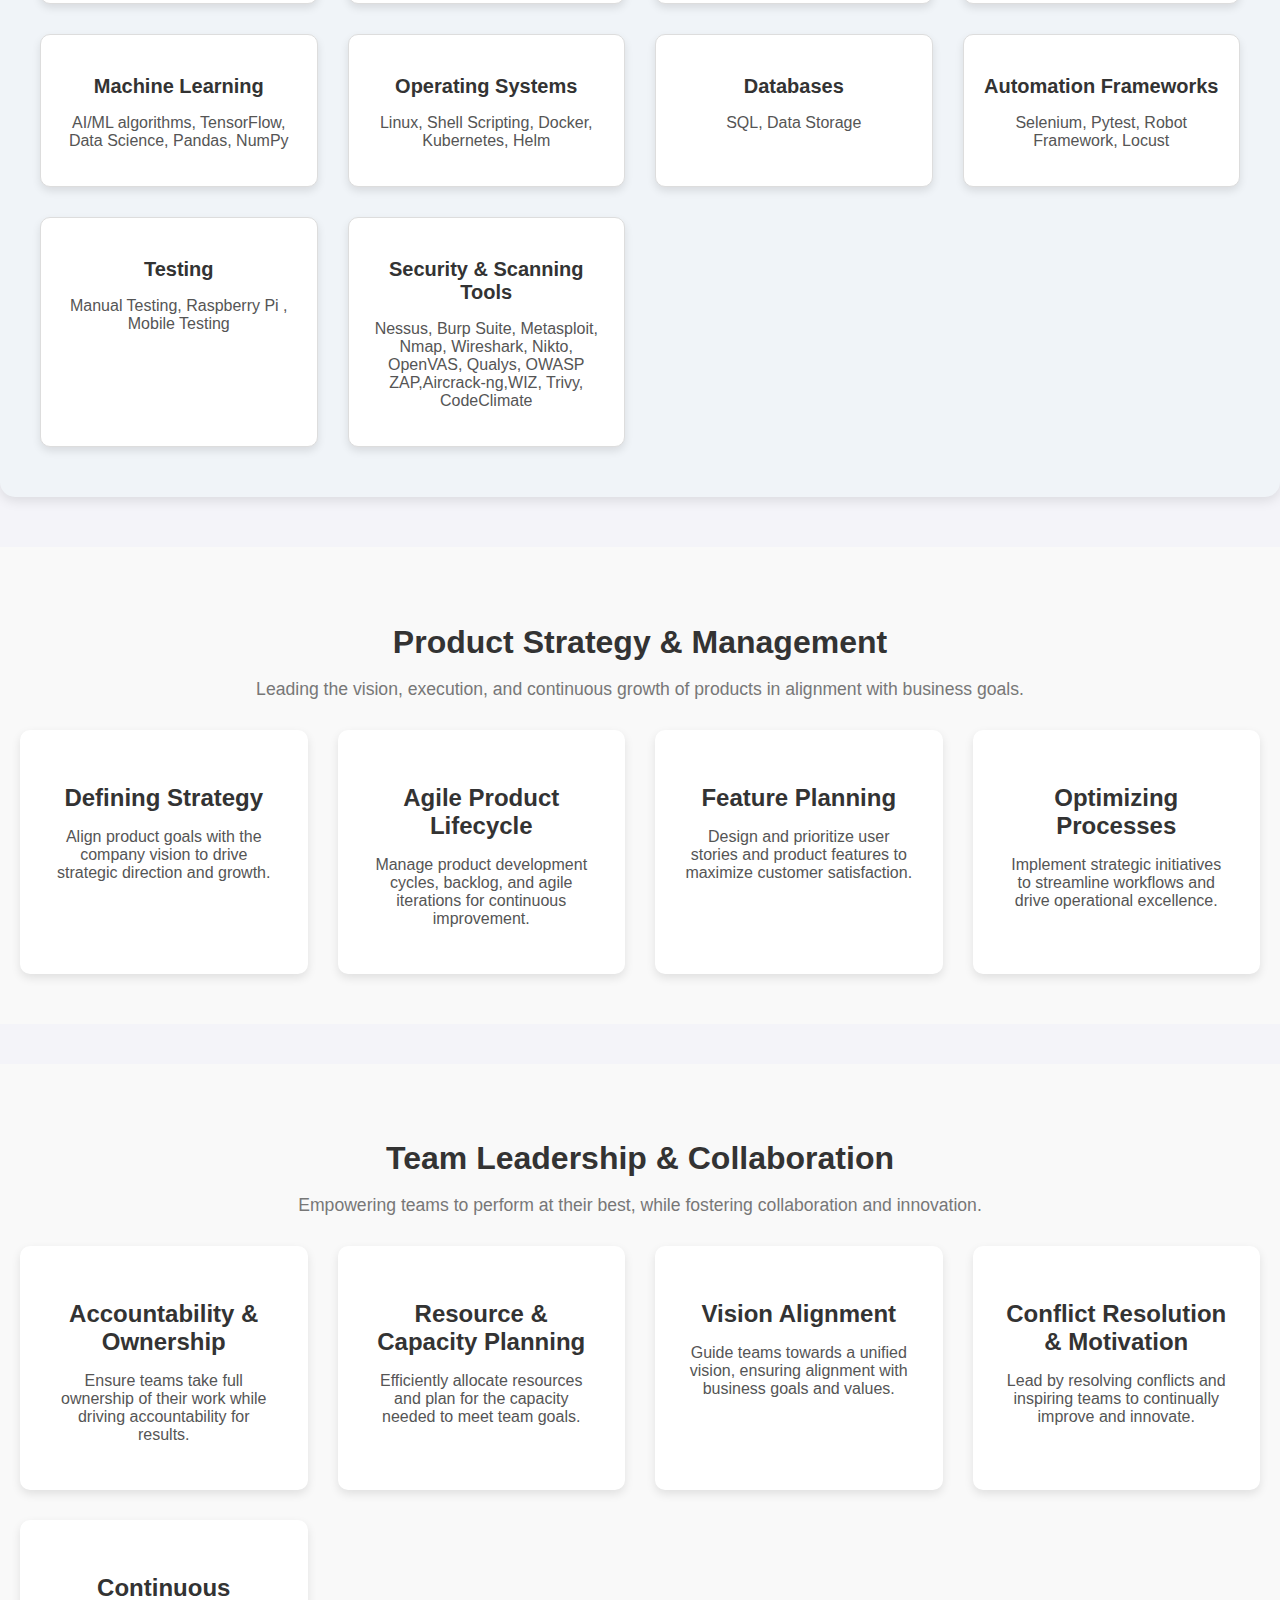
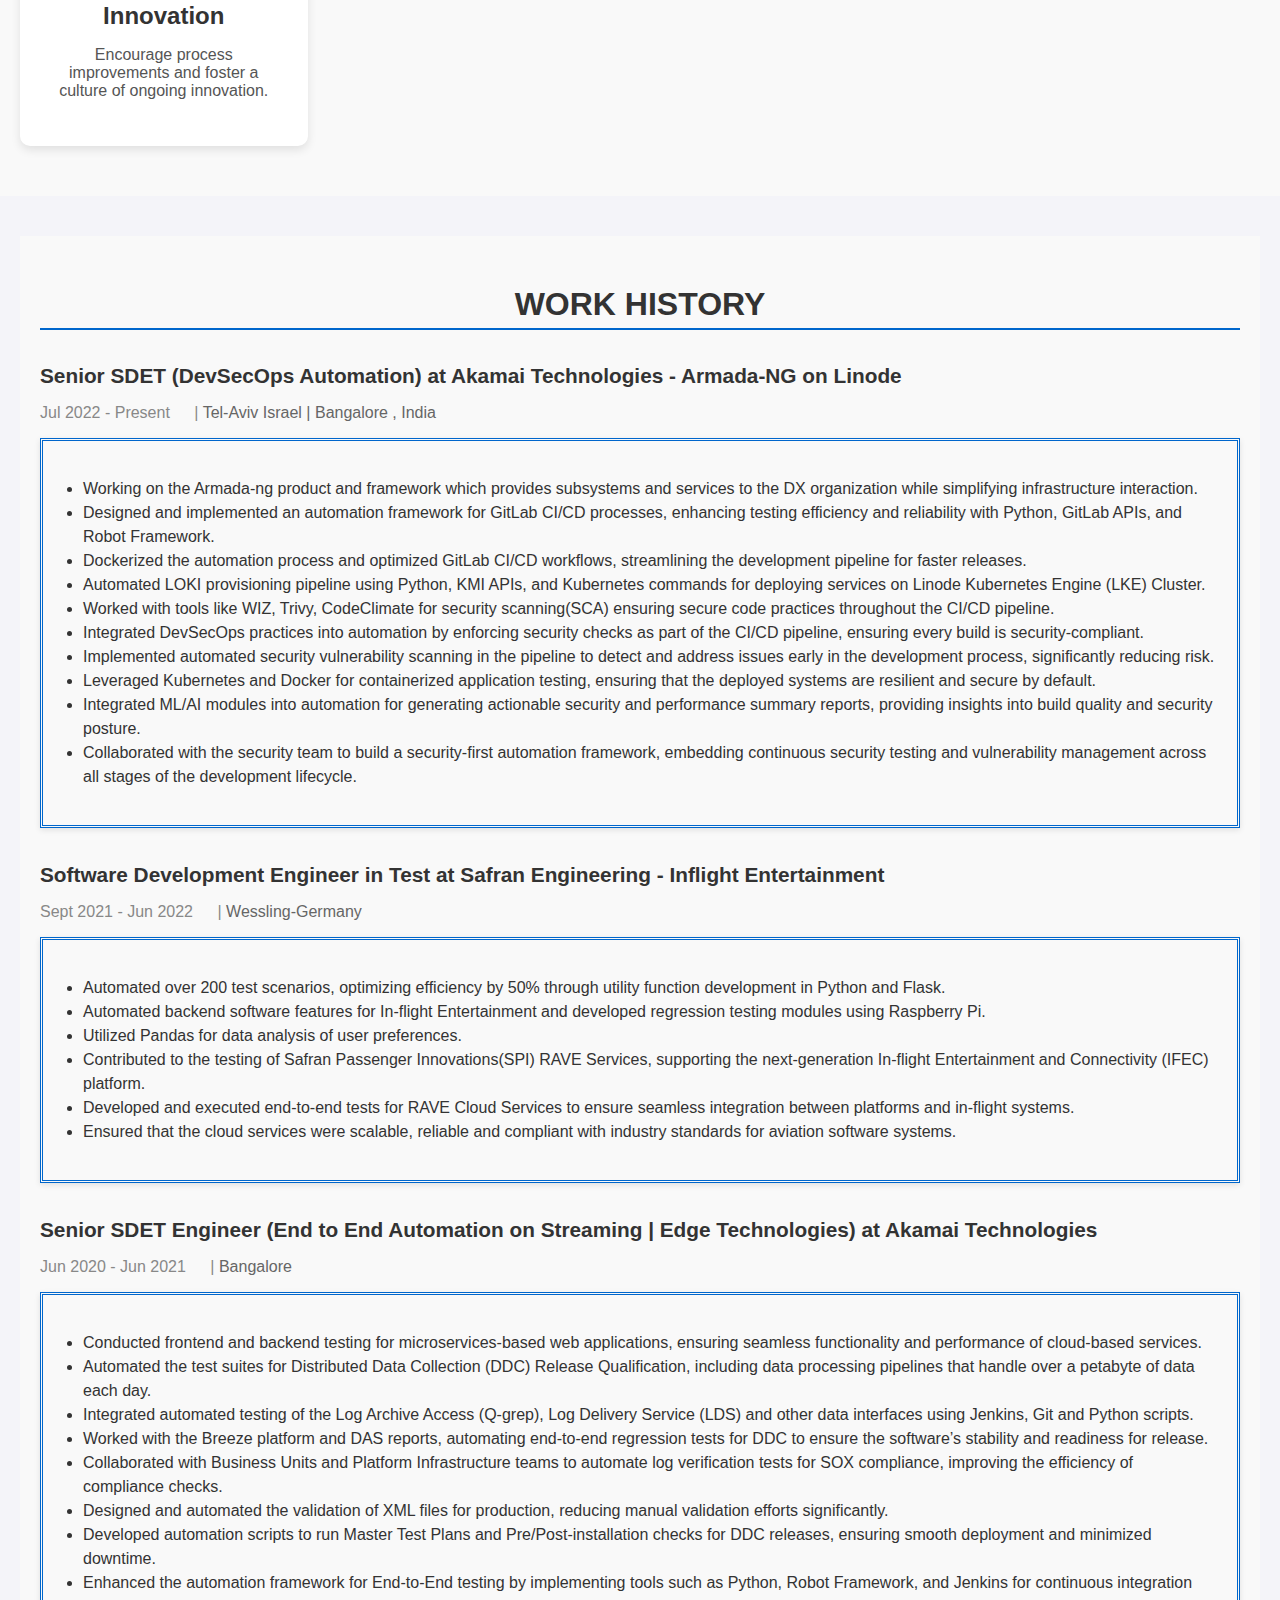
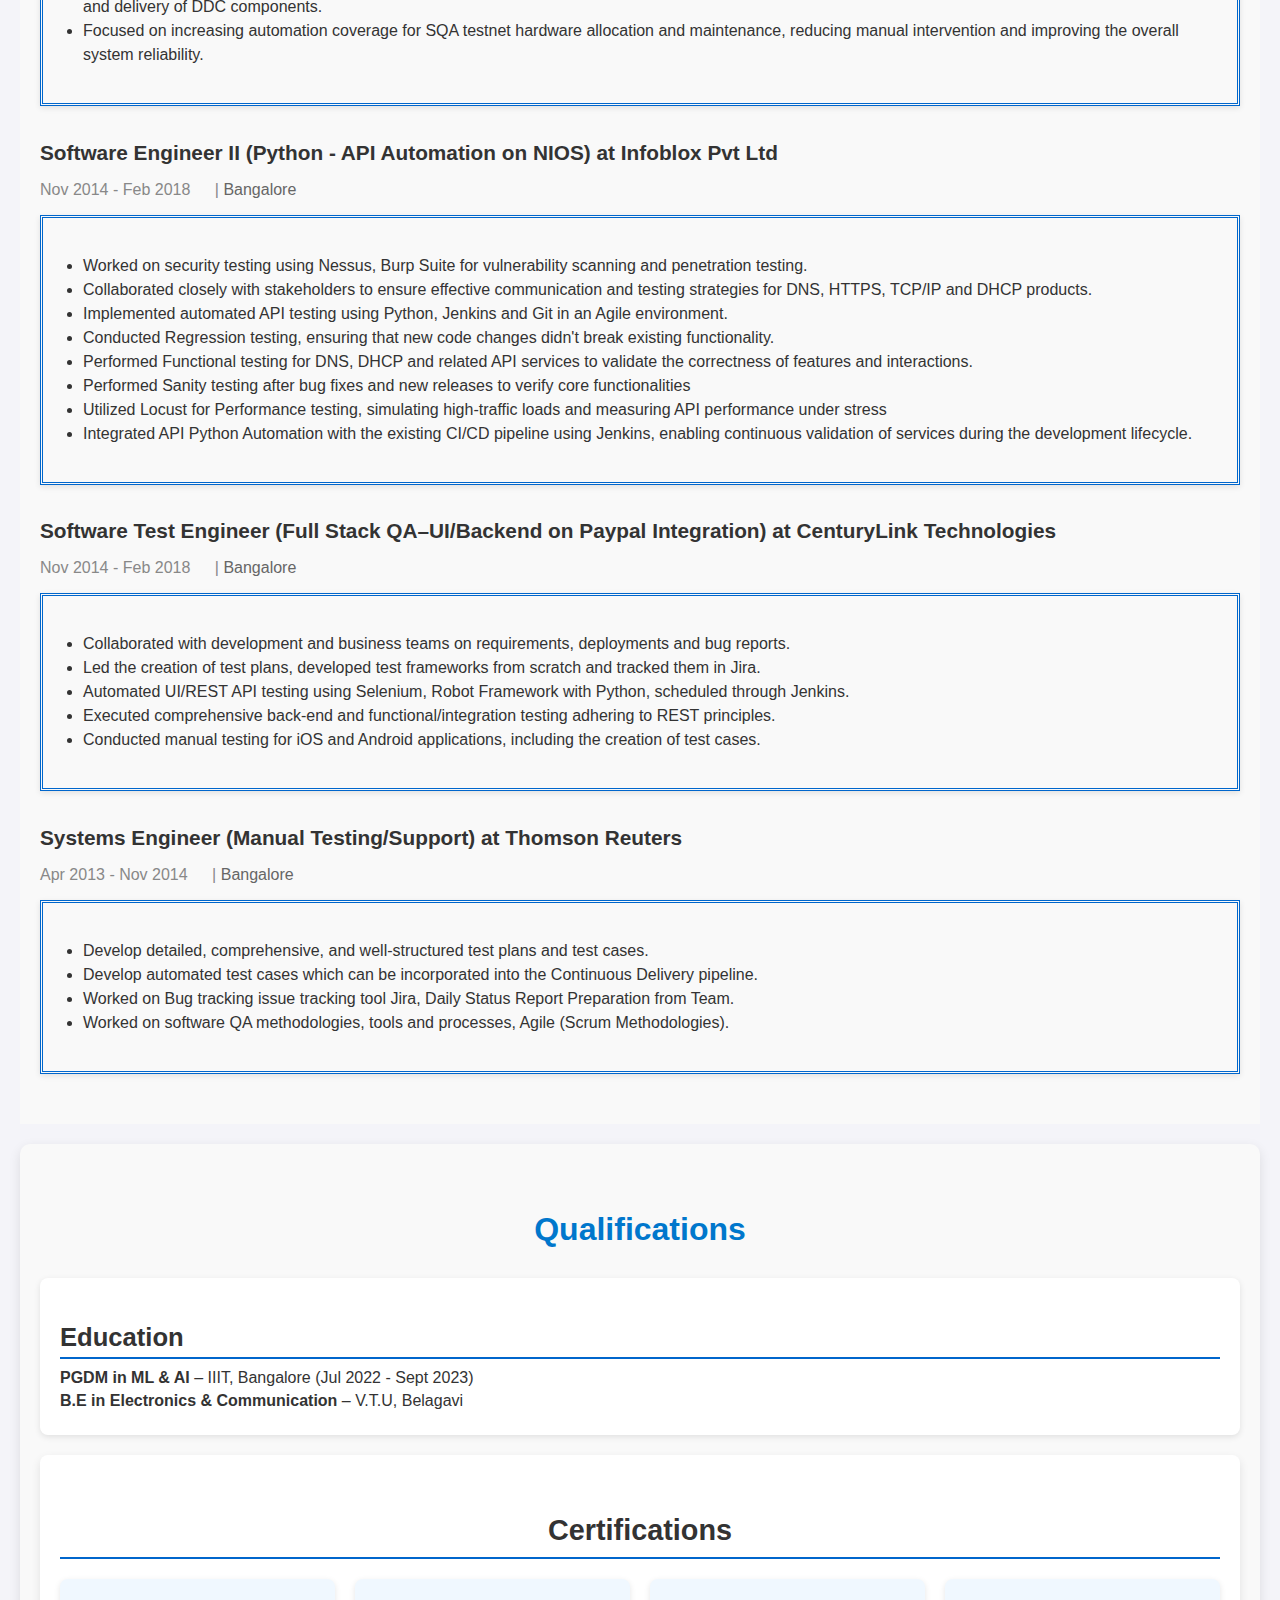
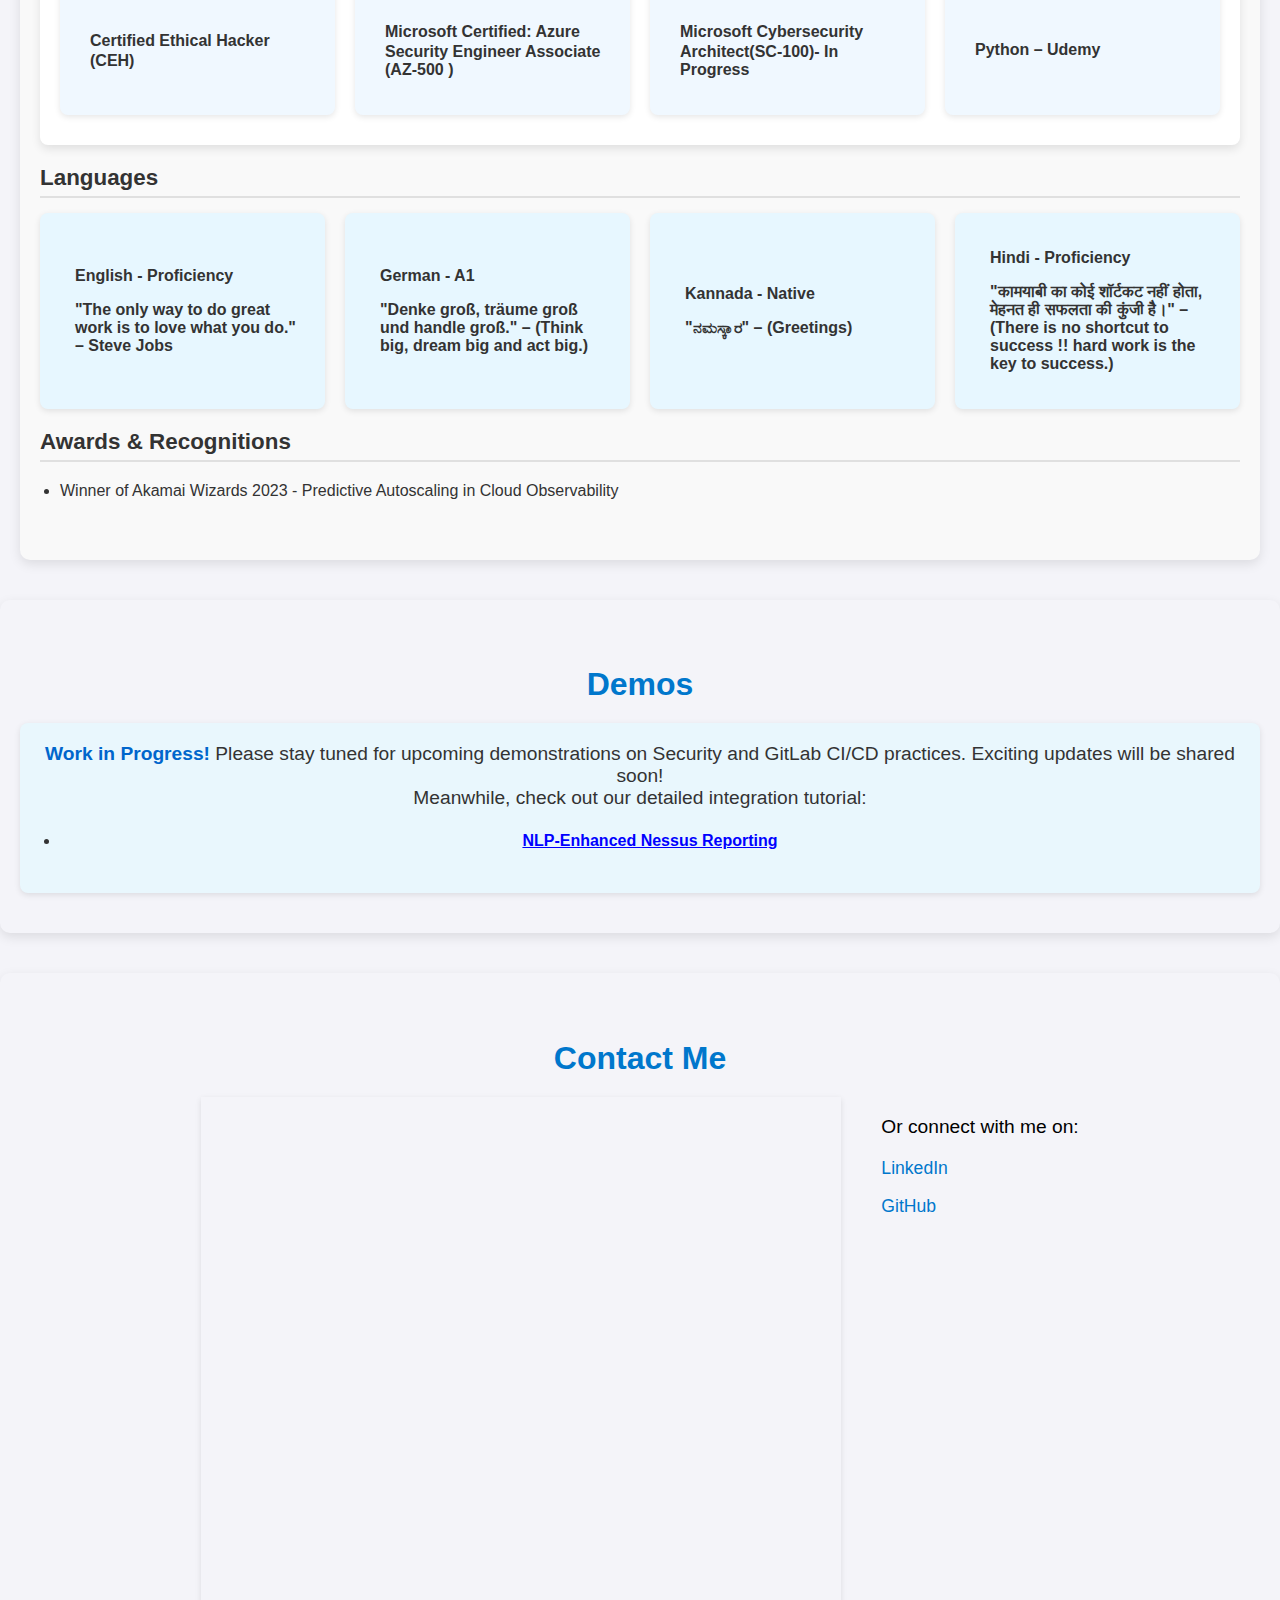
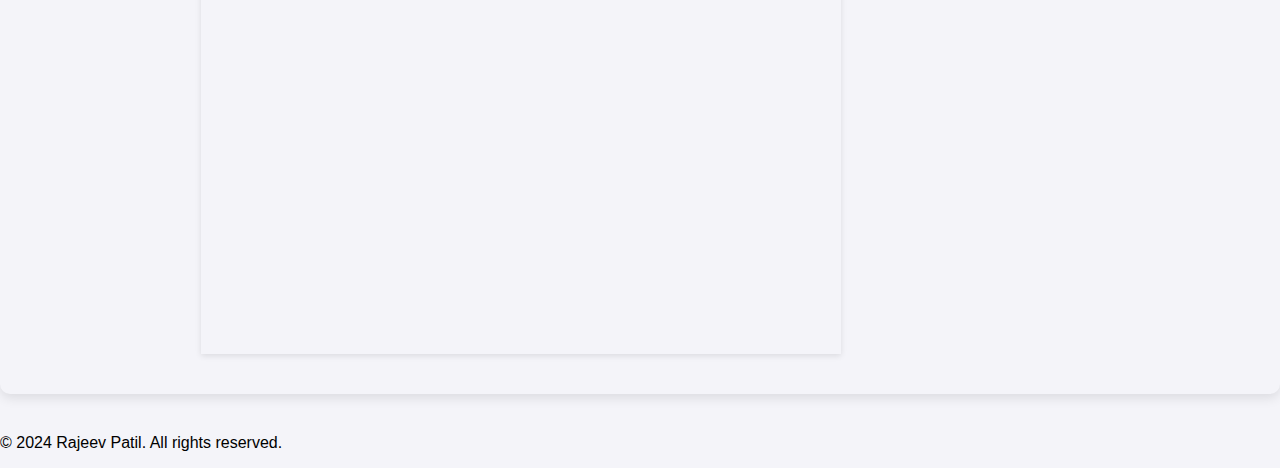
==== commit c60d7c35: "Update index.html" ====
--- a/index.html
+++ b/index.html
@@ -47,6 +47,11 @@
     <h2>Test Automation, Security, DevSecOps and MLOps Practitioner (CEH , AZ-500 Certified , SC-100 - In Progress)</h2>
     <p>Bridging automation with cloud security and MLOps to create secure, scalable and intelligent systems.</p>
 
+    <!-- Embed Video from Google Drive -->
+    <div class="video-container">
+      <iframe src="https://drive.google.com/file/d/1U7ZE9V0Tb4c5PjAkfm14NG99LO7gNBev/preview" width="640" height="360" frameborder="0" allowfullscreen></iframe>
+    </div>
+    
     <!-- CTA Buttons -->
     <div class="cta-buttons">
       <a href="#work-history" class="cta-btn">View My Work</a>
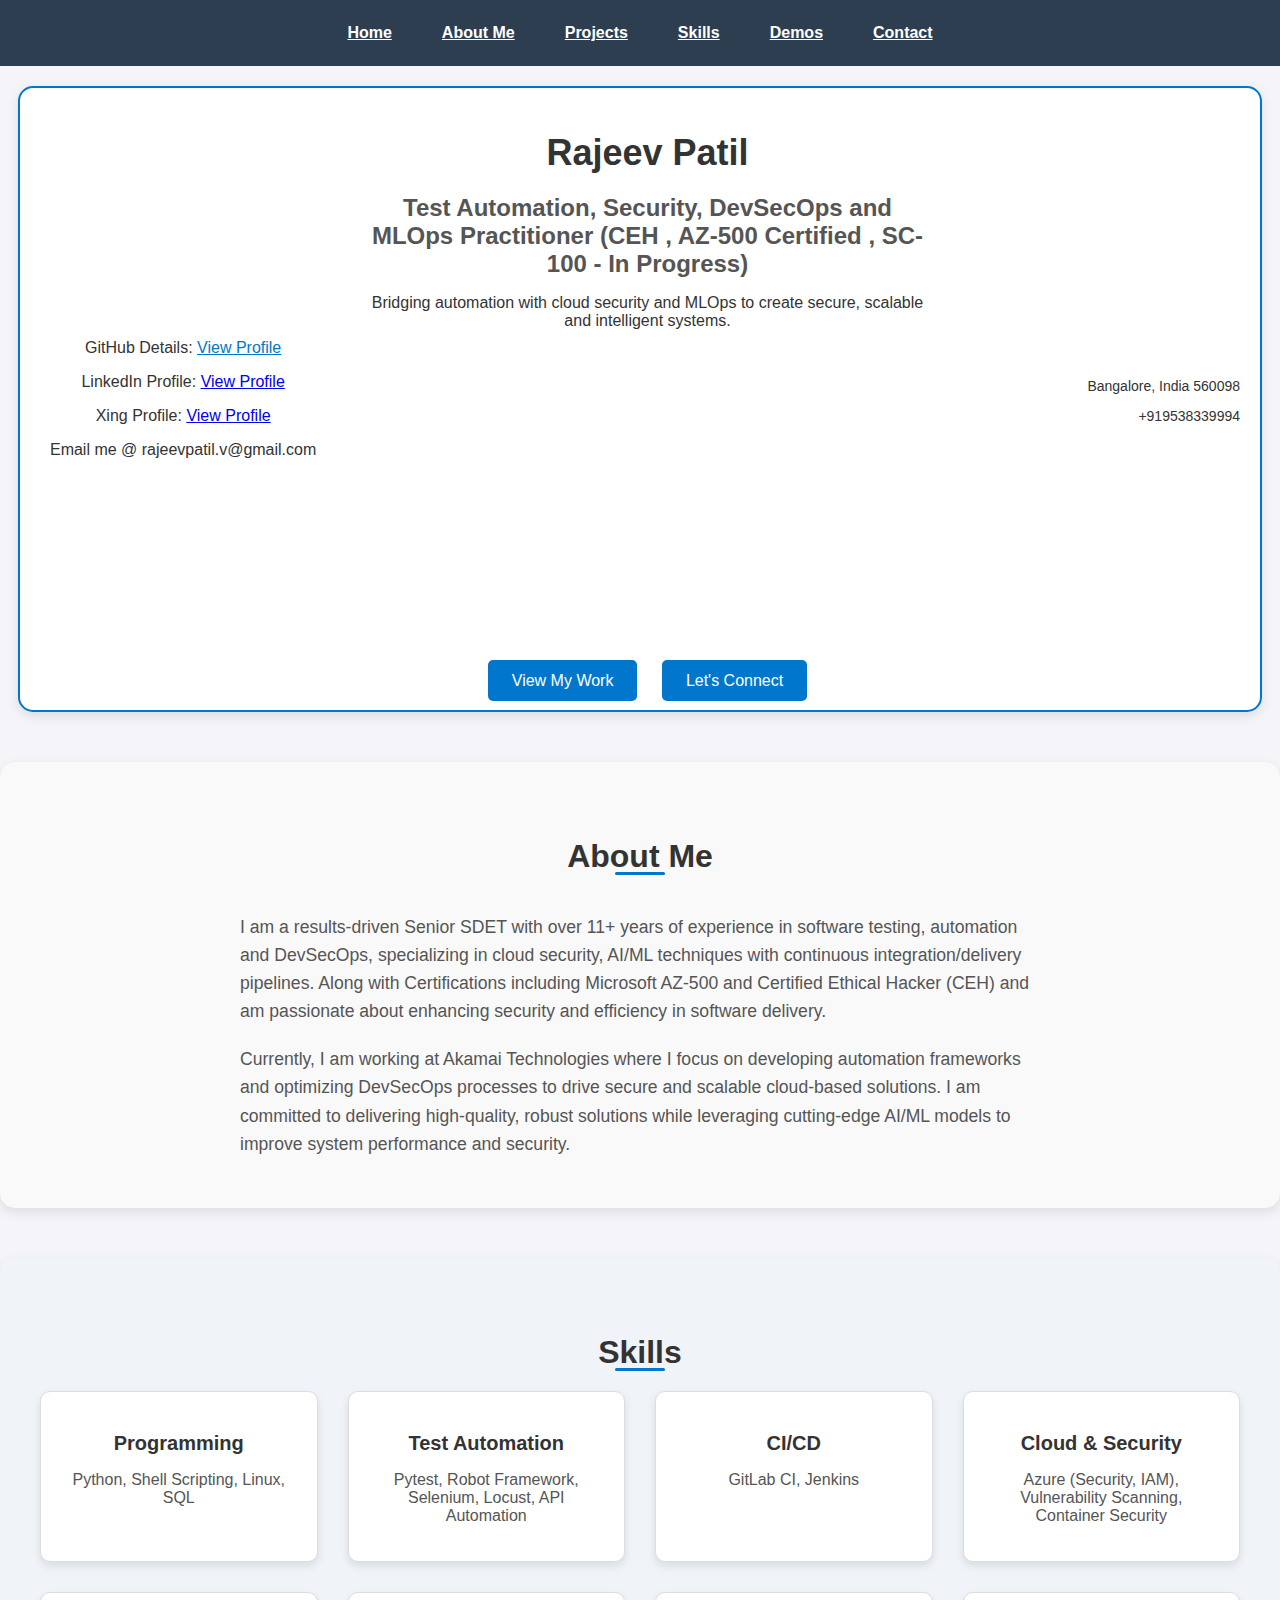
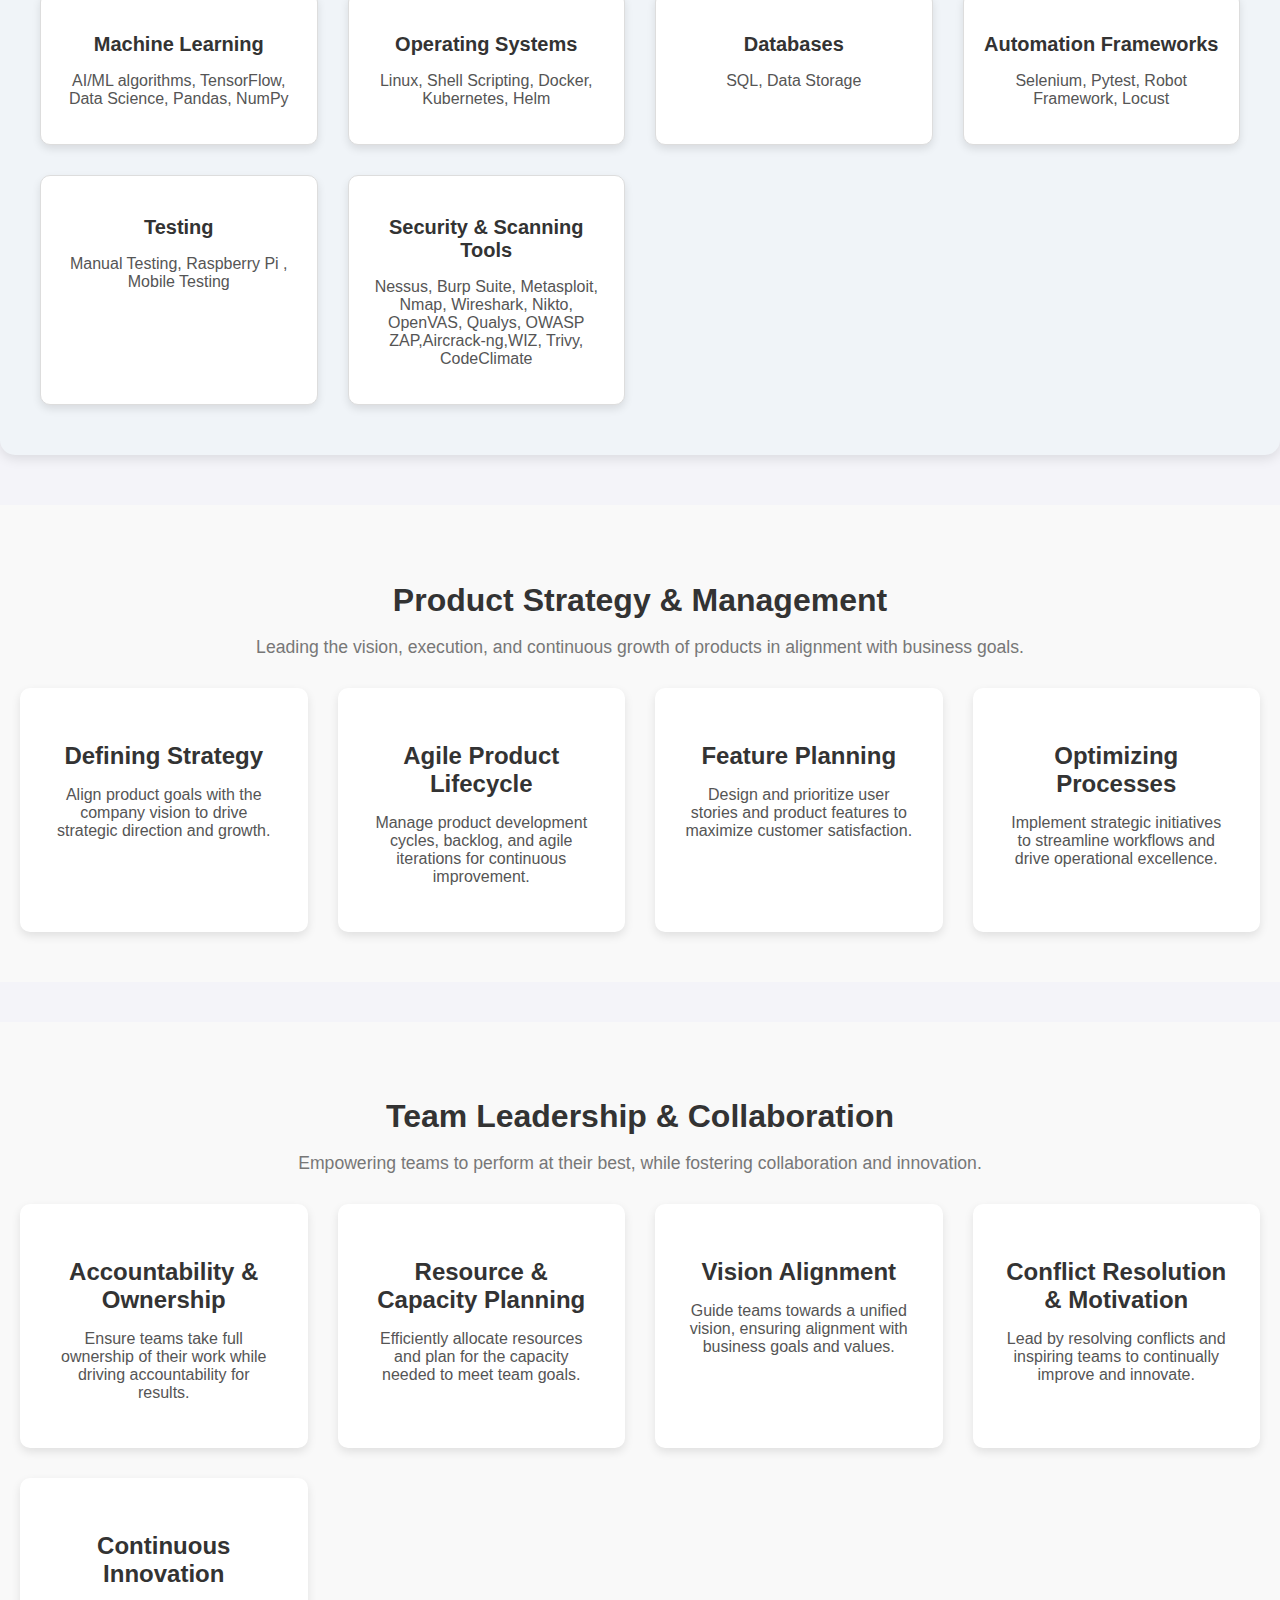
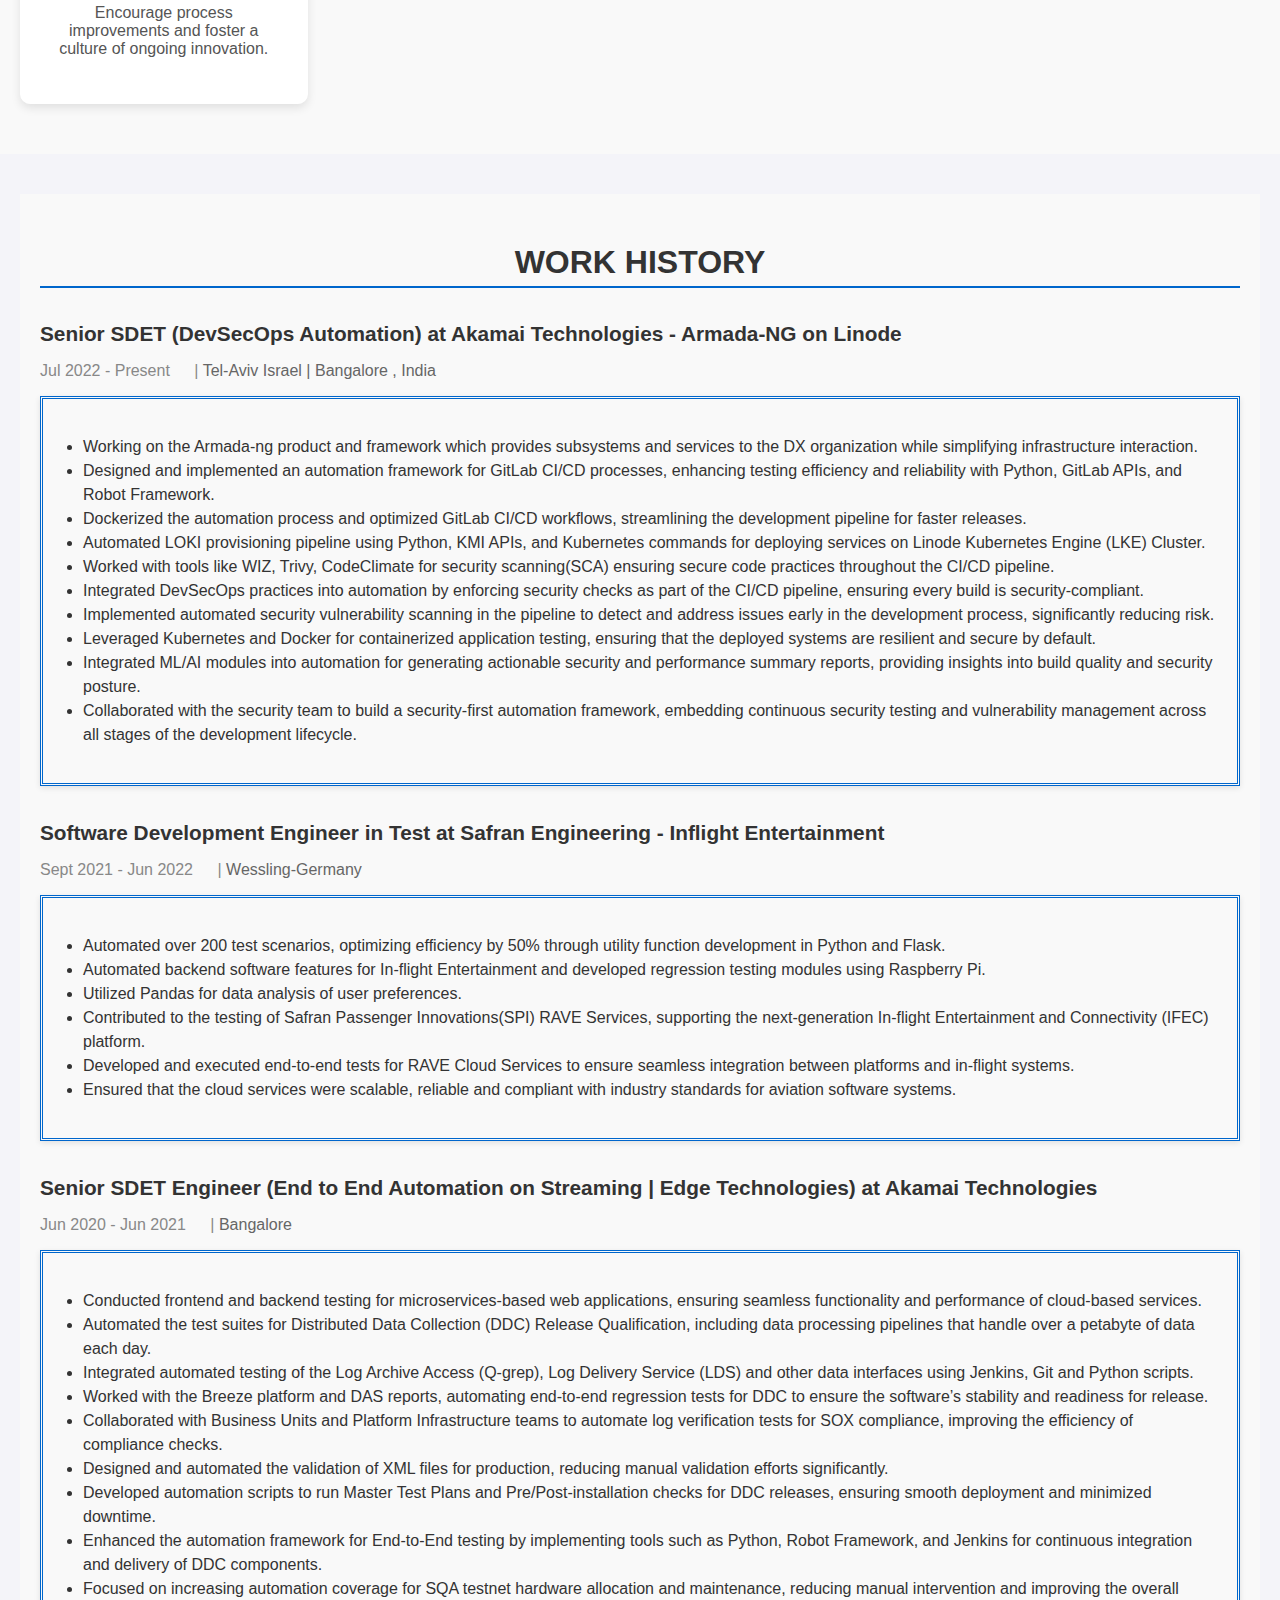
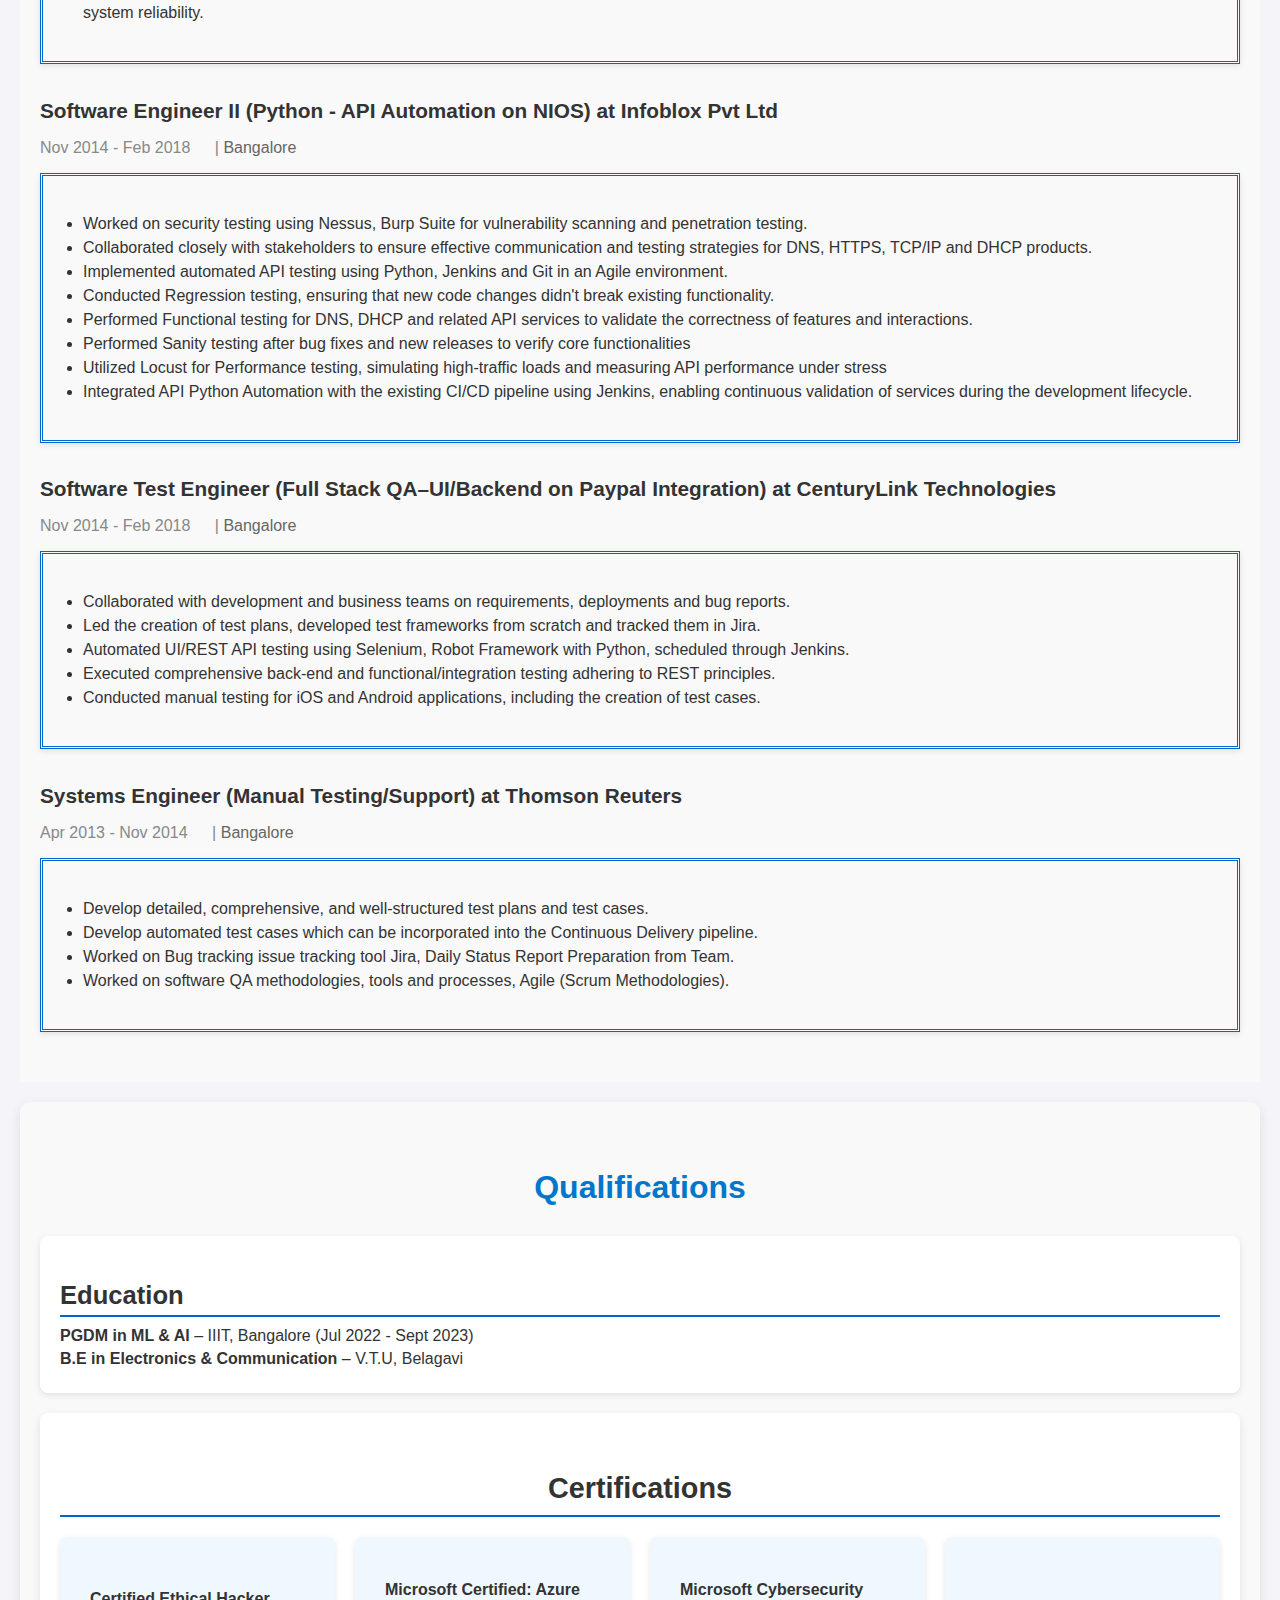
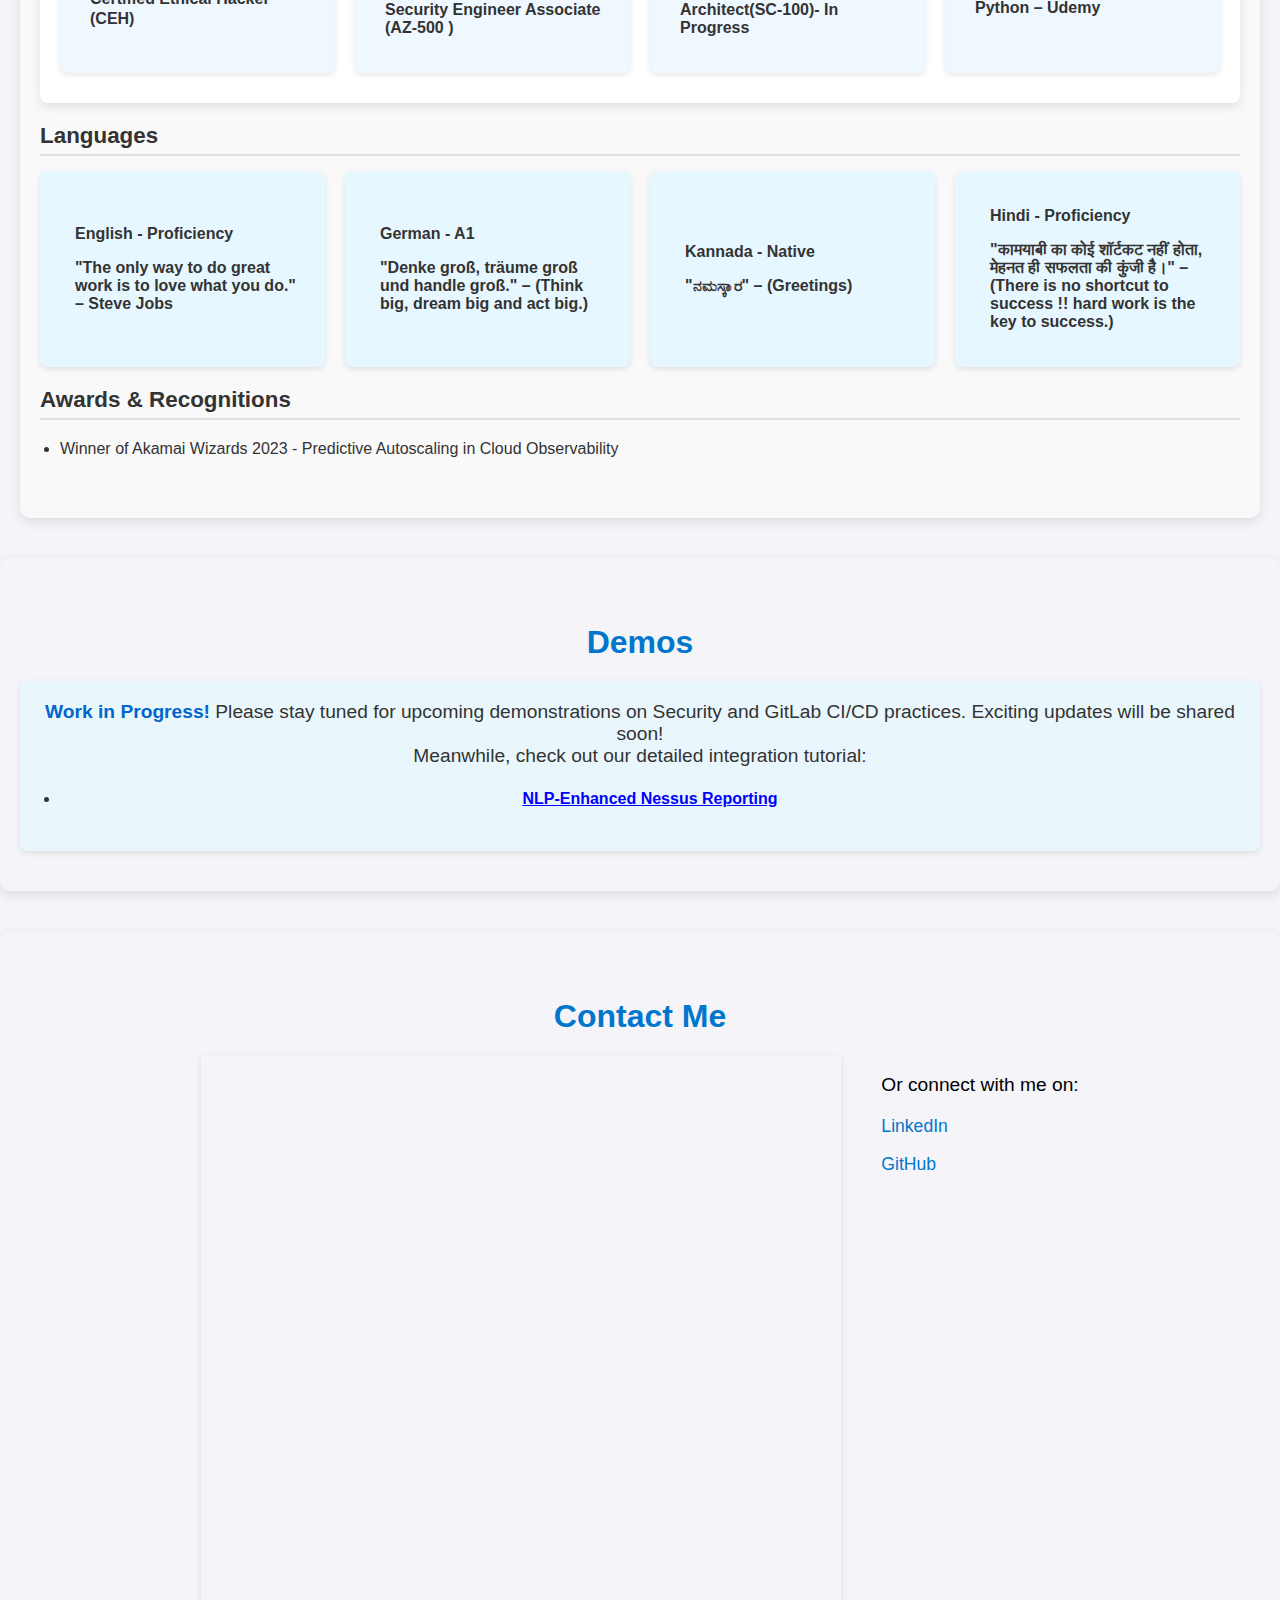
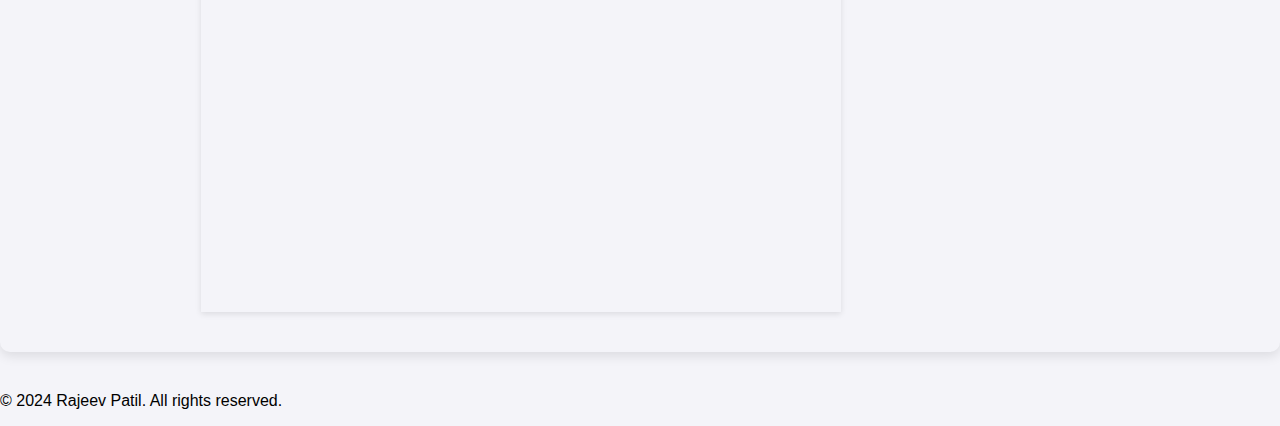
==== commit 2dcfb5b4: "Update index.html" ====
--- a/index.html
+++ b/index.html
@@ -49,7 +49,7 @@
 
     <!-- Embed Video from Google Drive -->
     <div class="video-container">
-      <iframe src="https://drive.google.com/file/d/1U7ZE9V0Tb4c5PjAkfm14NG99LO7gNBev/preview" width="640" height="360" frameborder="0" allowfullscreen></iframe>
+      <iframe src="https://youtu.be/YroTg1FZQL0" width="640" height="360" frameborder="0" allowfullscreen></iframe>
     </div>
     
     <!-- CTA Buttons -->
--- a/styles/styles.css
+++ b/styles/styles.css
@@ -775,3 +775,20 @@
     grid-template-columns: 1fr;
   }
 }
+
+/* CSS to make video responsive */
+.video-container {
+  position: relative;
+  padding-bottom: 56.25%; /* Aspect ratio of 16:9 */
+  height: 0;
+  overflow: hidden;
+  max-width: 100%;
+}
+
+.video-container iframe {
+  position: absolute;
+  top: 0;
+  left: 0;
+  width: 100%;
+  height: 100%;
+}
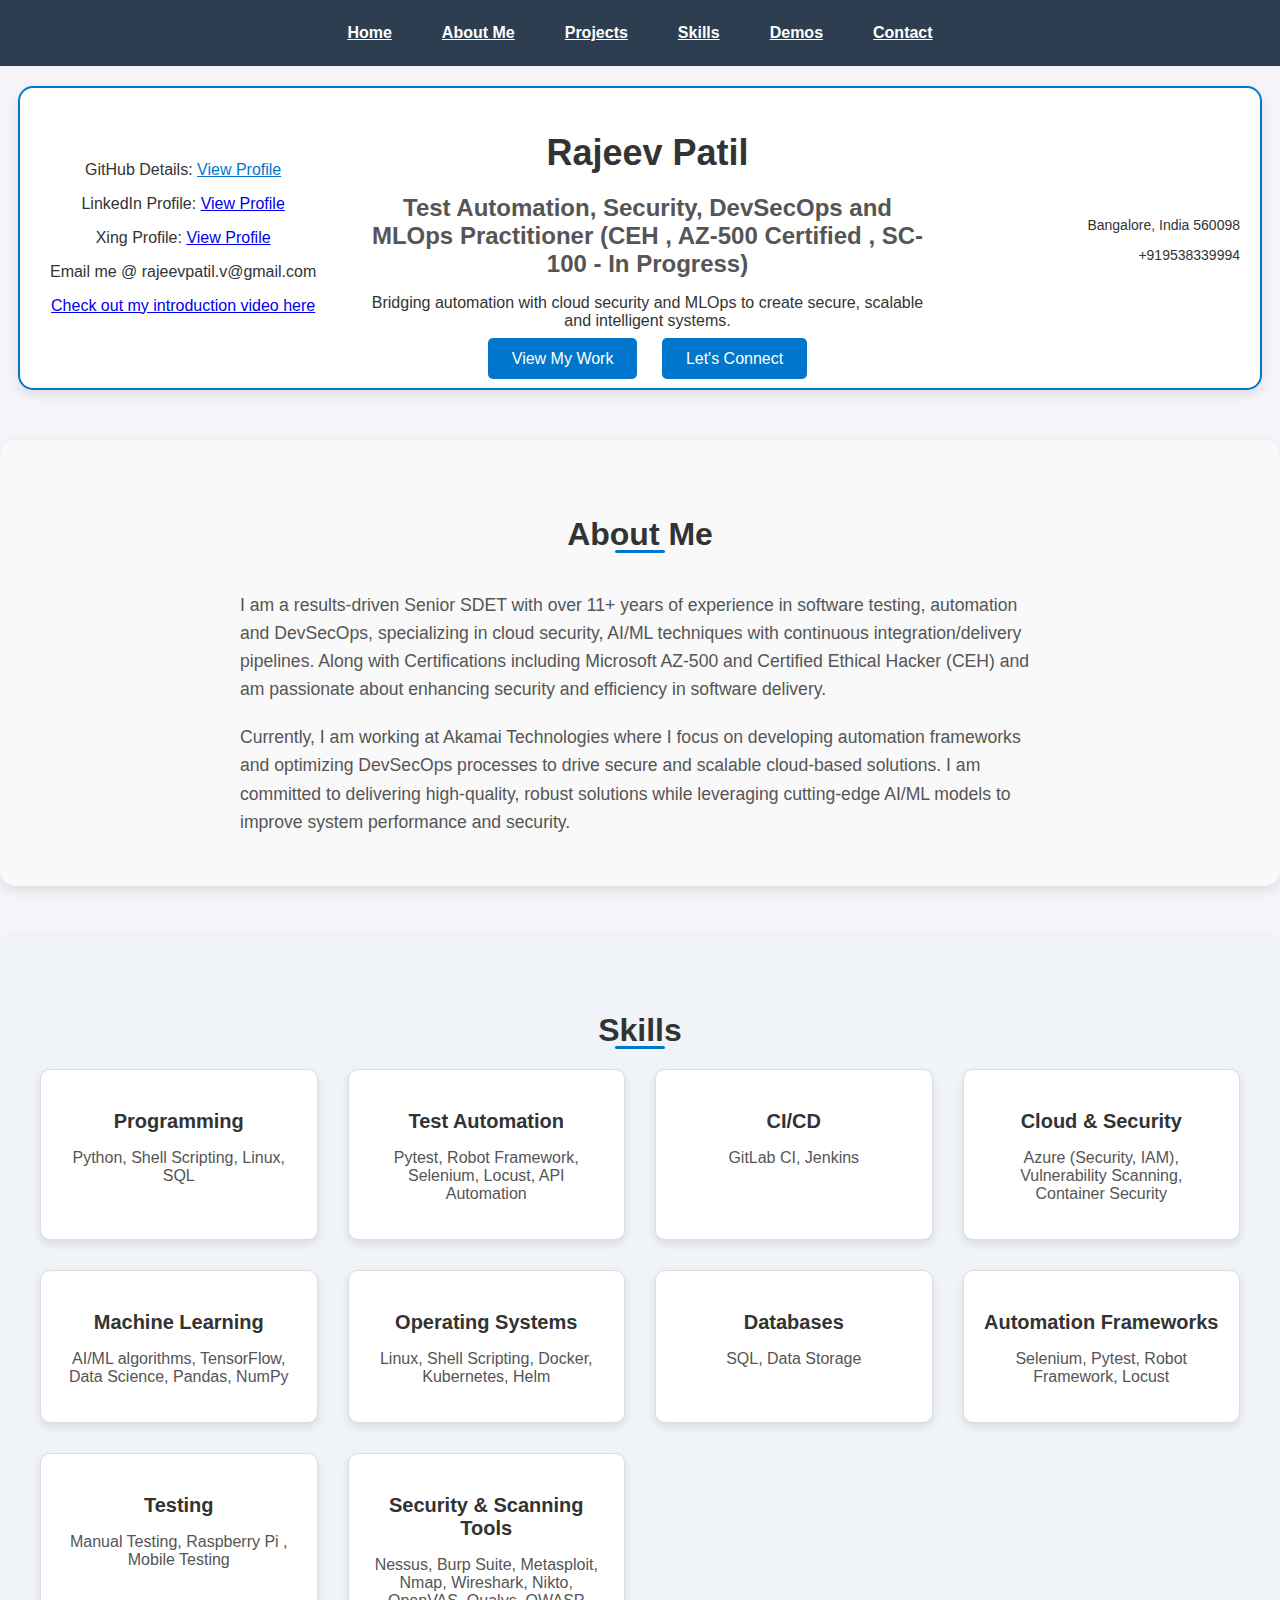
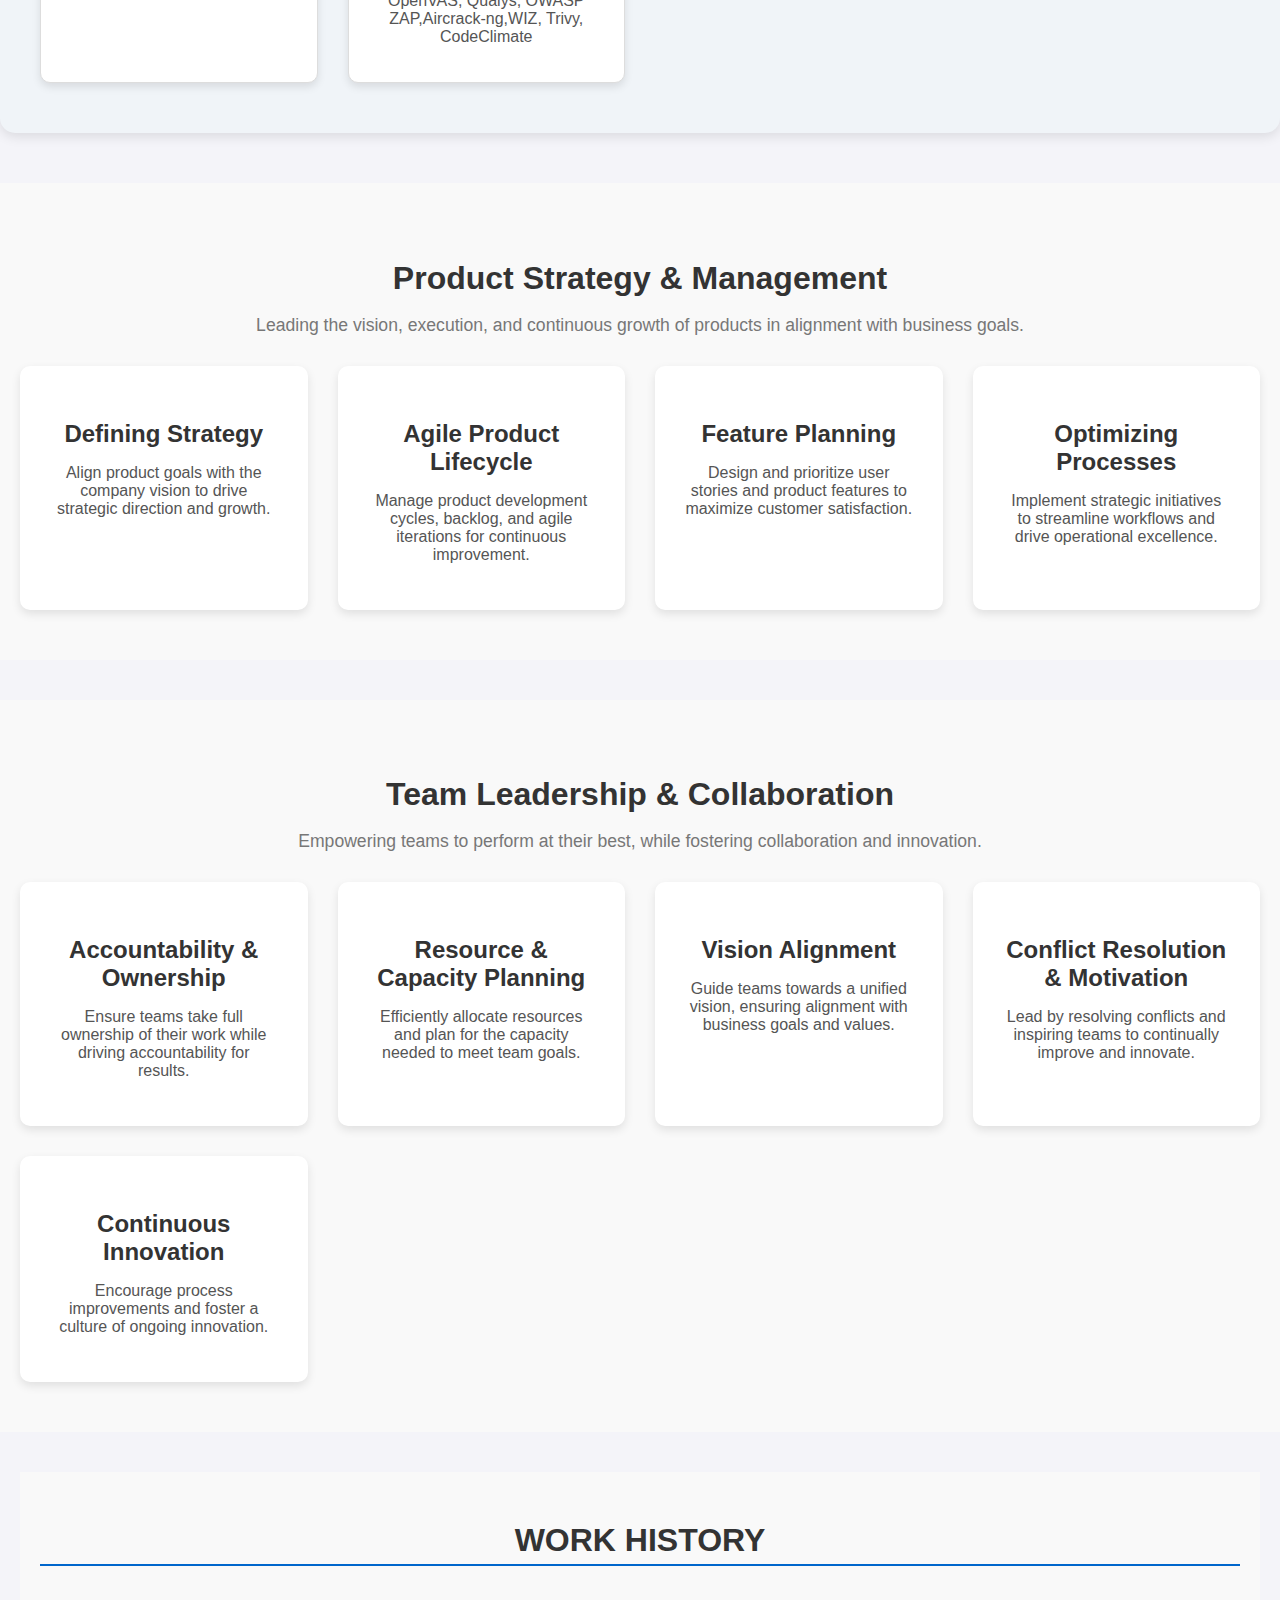
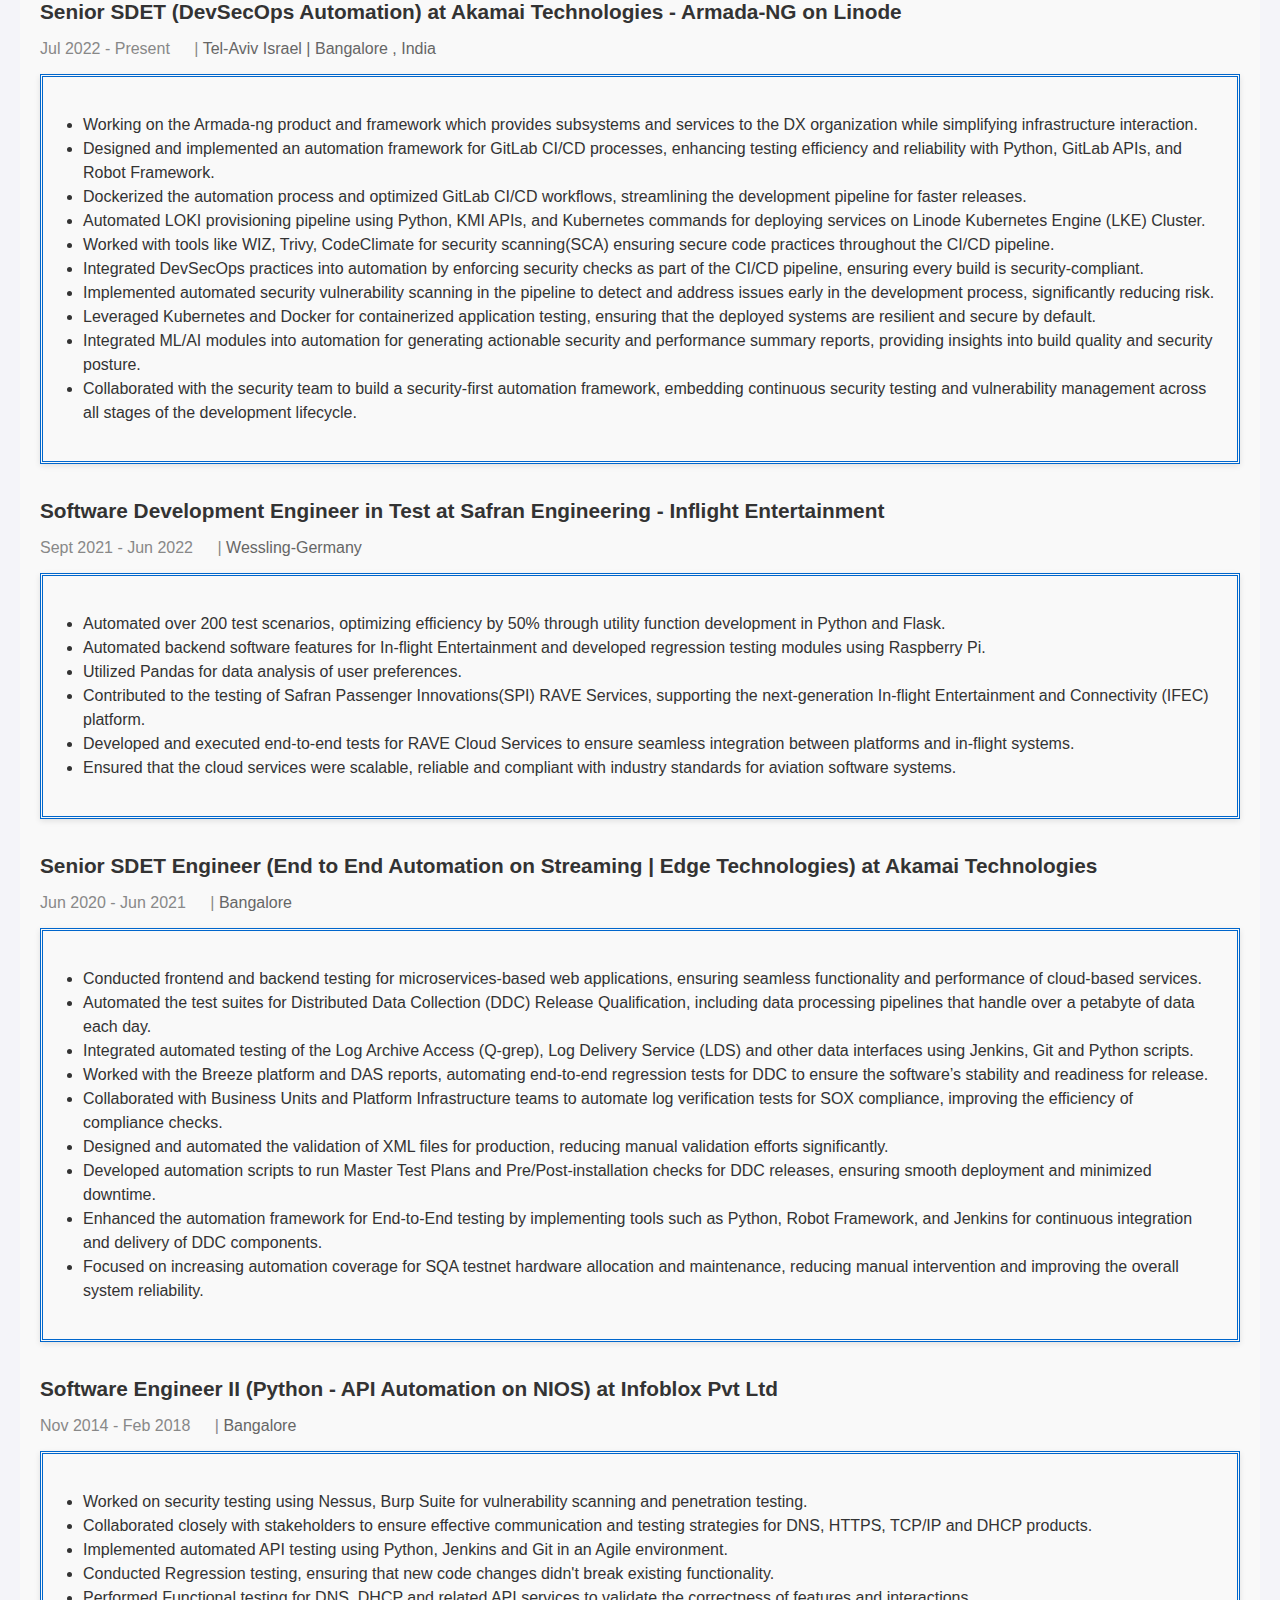
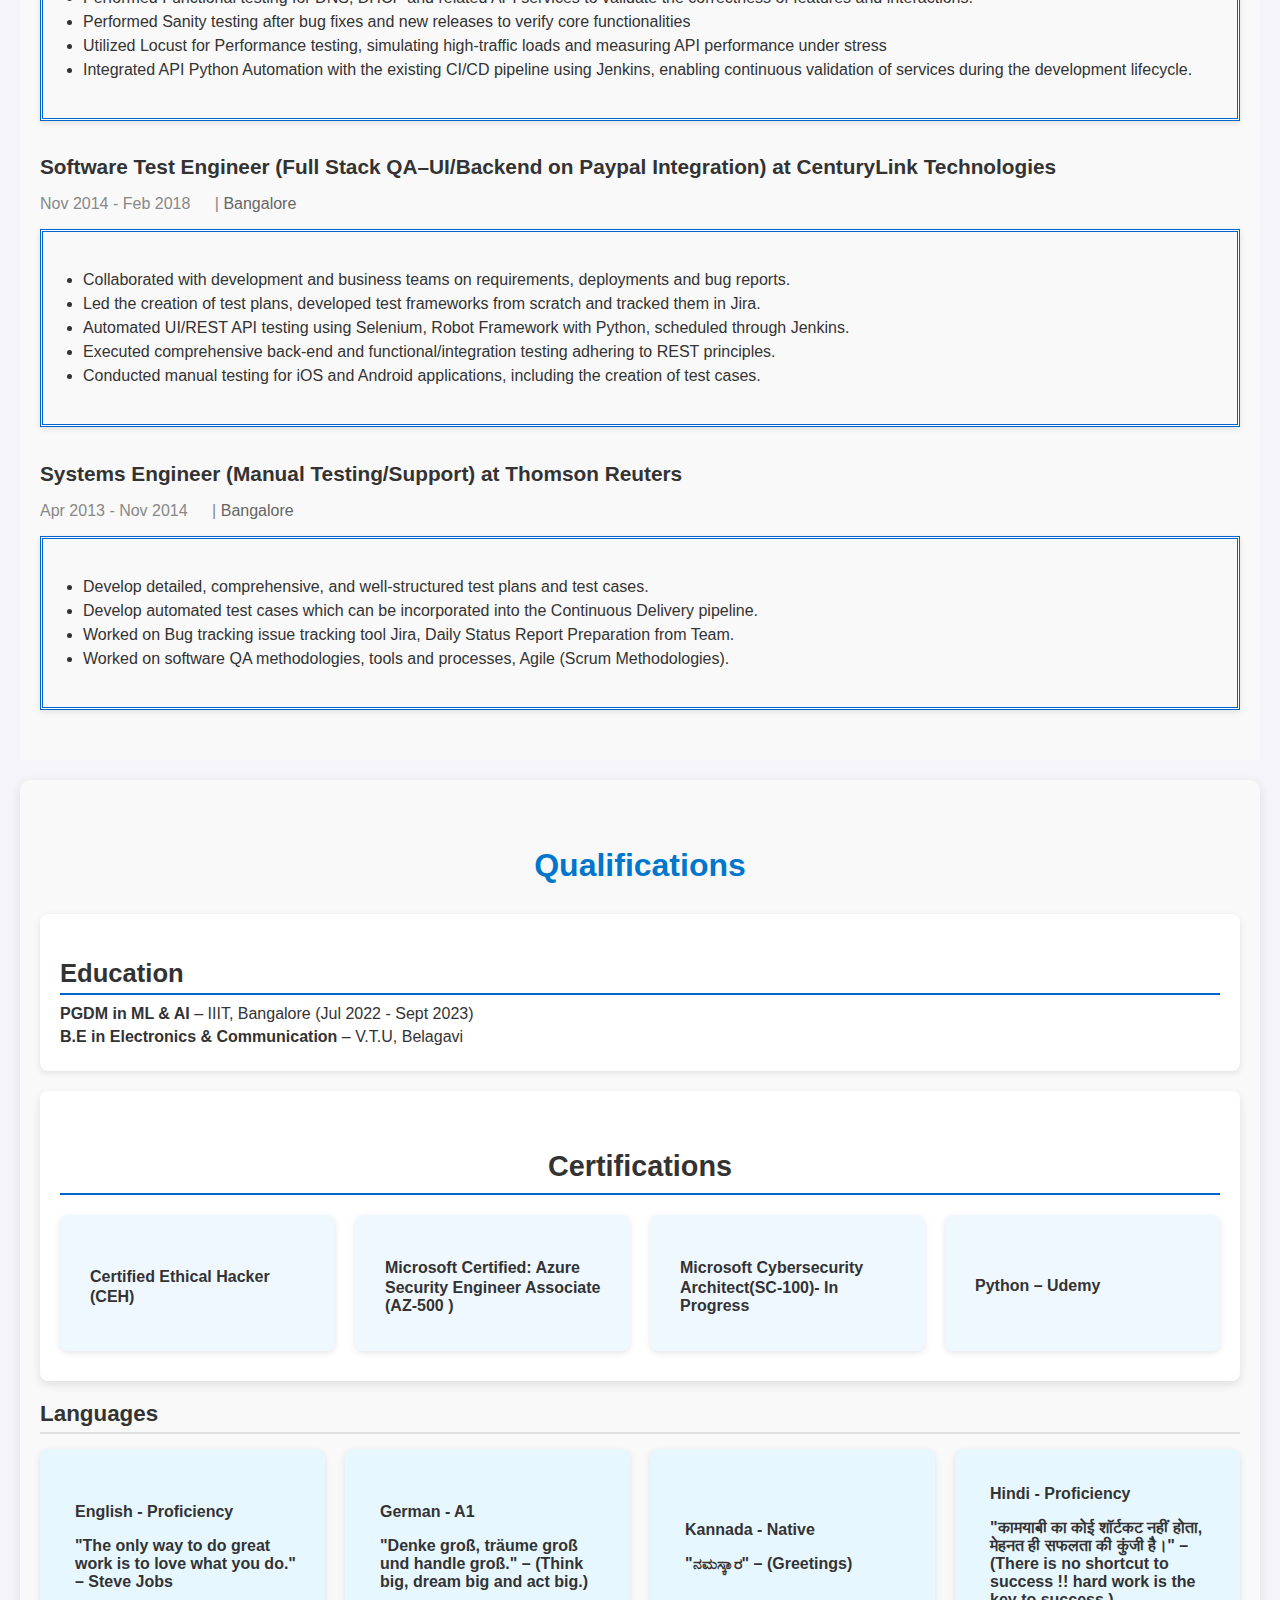
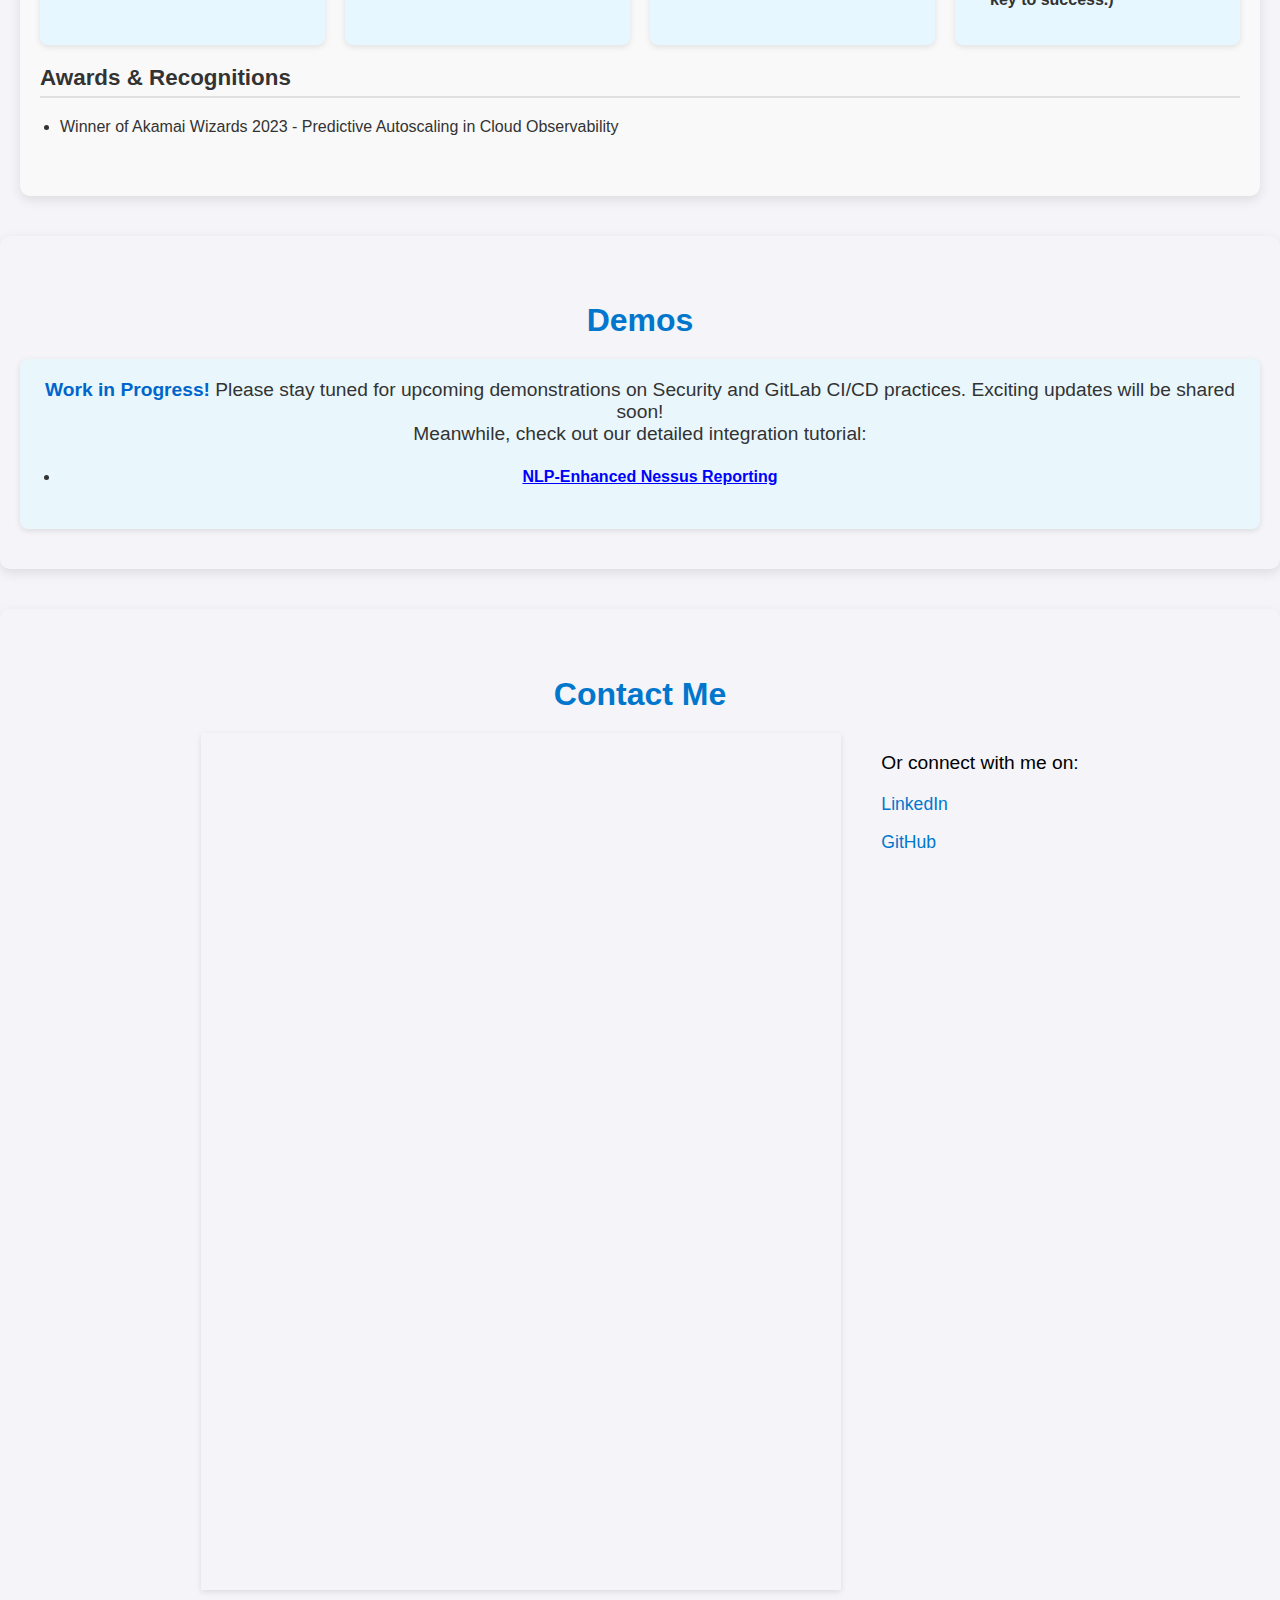
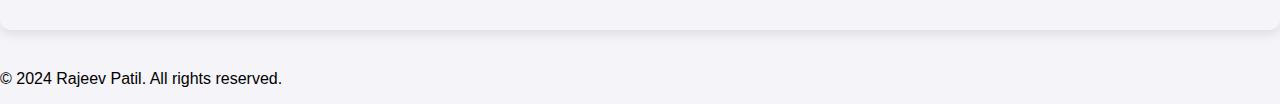
==== commit aa2b2776: "Update index.html" ====
--- a/index.html
+++ b/index.html
@@ -38,6 +38,7 @@
       <p><i class="fab fa-linkedin"></i> LinkedIn Profile: <a href="https://www.linkedin.com/in/rajeev-patil-rajeevpatil" target="_blank" class="linkedin-link">View Profile</a></p>
       <p><i class="fab fa-xing"></i> Xing Profile: <a href="https://www.xing.com/profile/Rajeev_Patil6" target="_blank" class="xing-link">View Profile</a></p>
       <p><i class="fas fa-envelope"></i> Email me @ rajeevpatil.v@gmail.com</p>
+      <p><a href="https://youtu.be/YroTg1FZQL0" class="intro-link" target="_blank">Check out my introduction video here</a></p>
     </div>
   </div>
 
@@ -46,11 +47,6 @@
     <h1>Rajeev Patil</h1>
     <h2>Test Automation, Security, DevSecOps and MLOps Practitioner (CEH , AZ-500 Certified , SC-100 - In Progress)</h2>
     <p>Bridging automation with cloud security and MLOps to create secure, scalable and intelligent systems.</p>
-
-    <!-- Embed Video from Google Drive -->
-    <div class="video-container">
-      <iframe src="https://youtu.be/YroTg1FZQL0" width="640" height="360" frameborder="0" allowfullscreen></iframe>
-    </div>
     
     <!-- CTA Buttons -->
     <div class="cta-buttons">
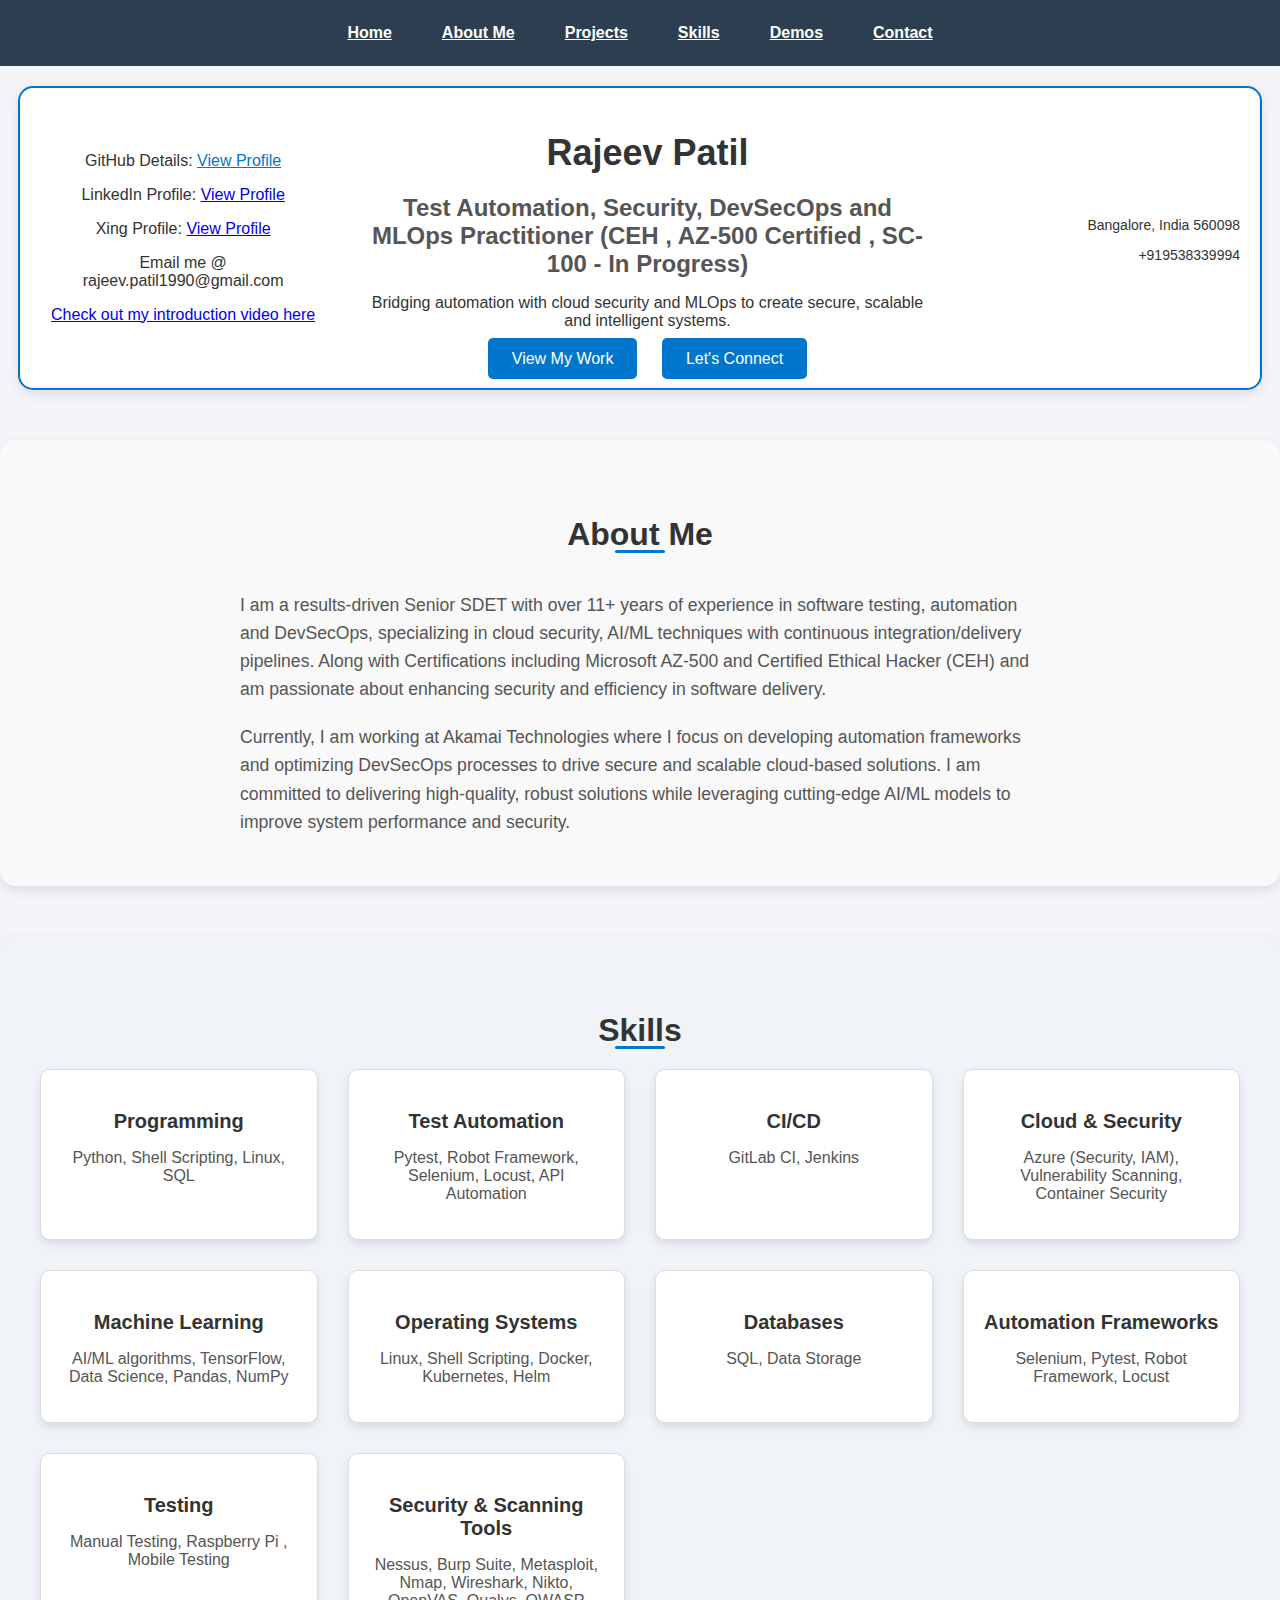
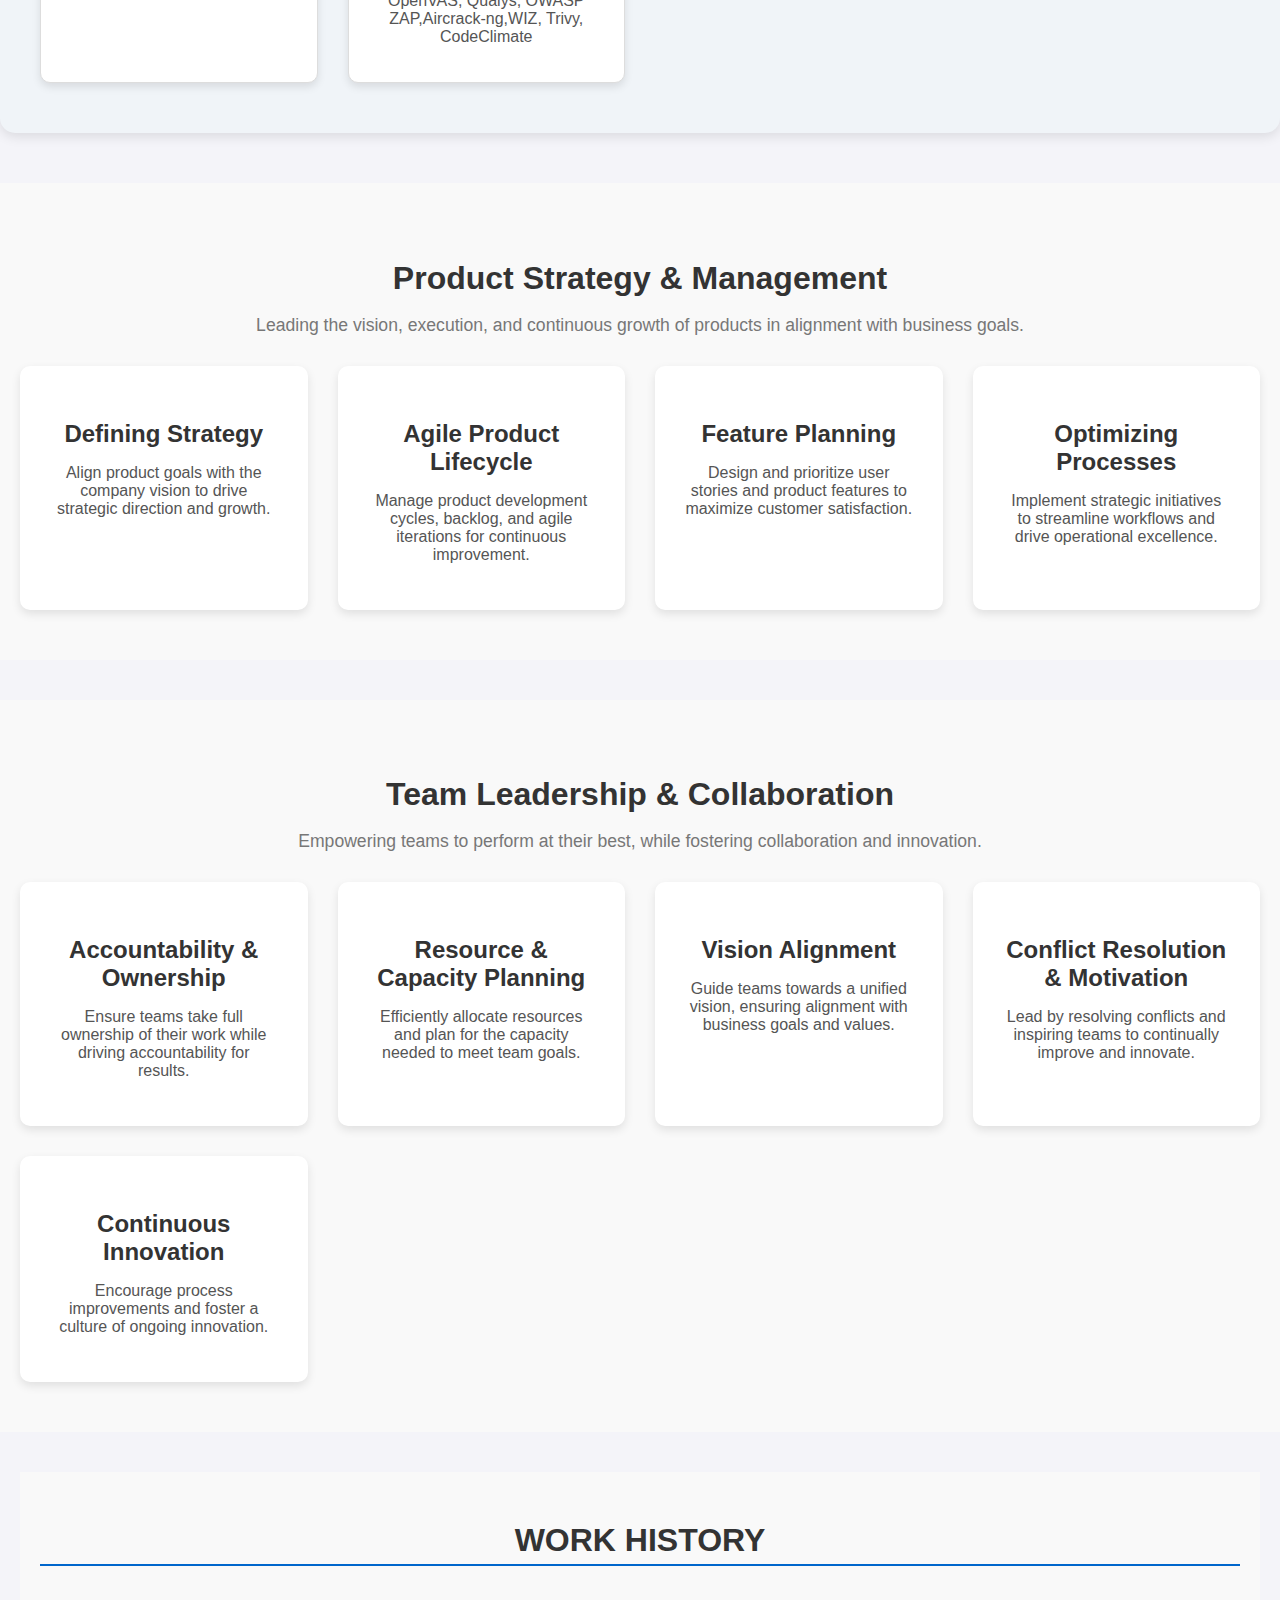
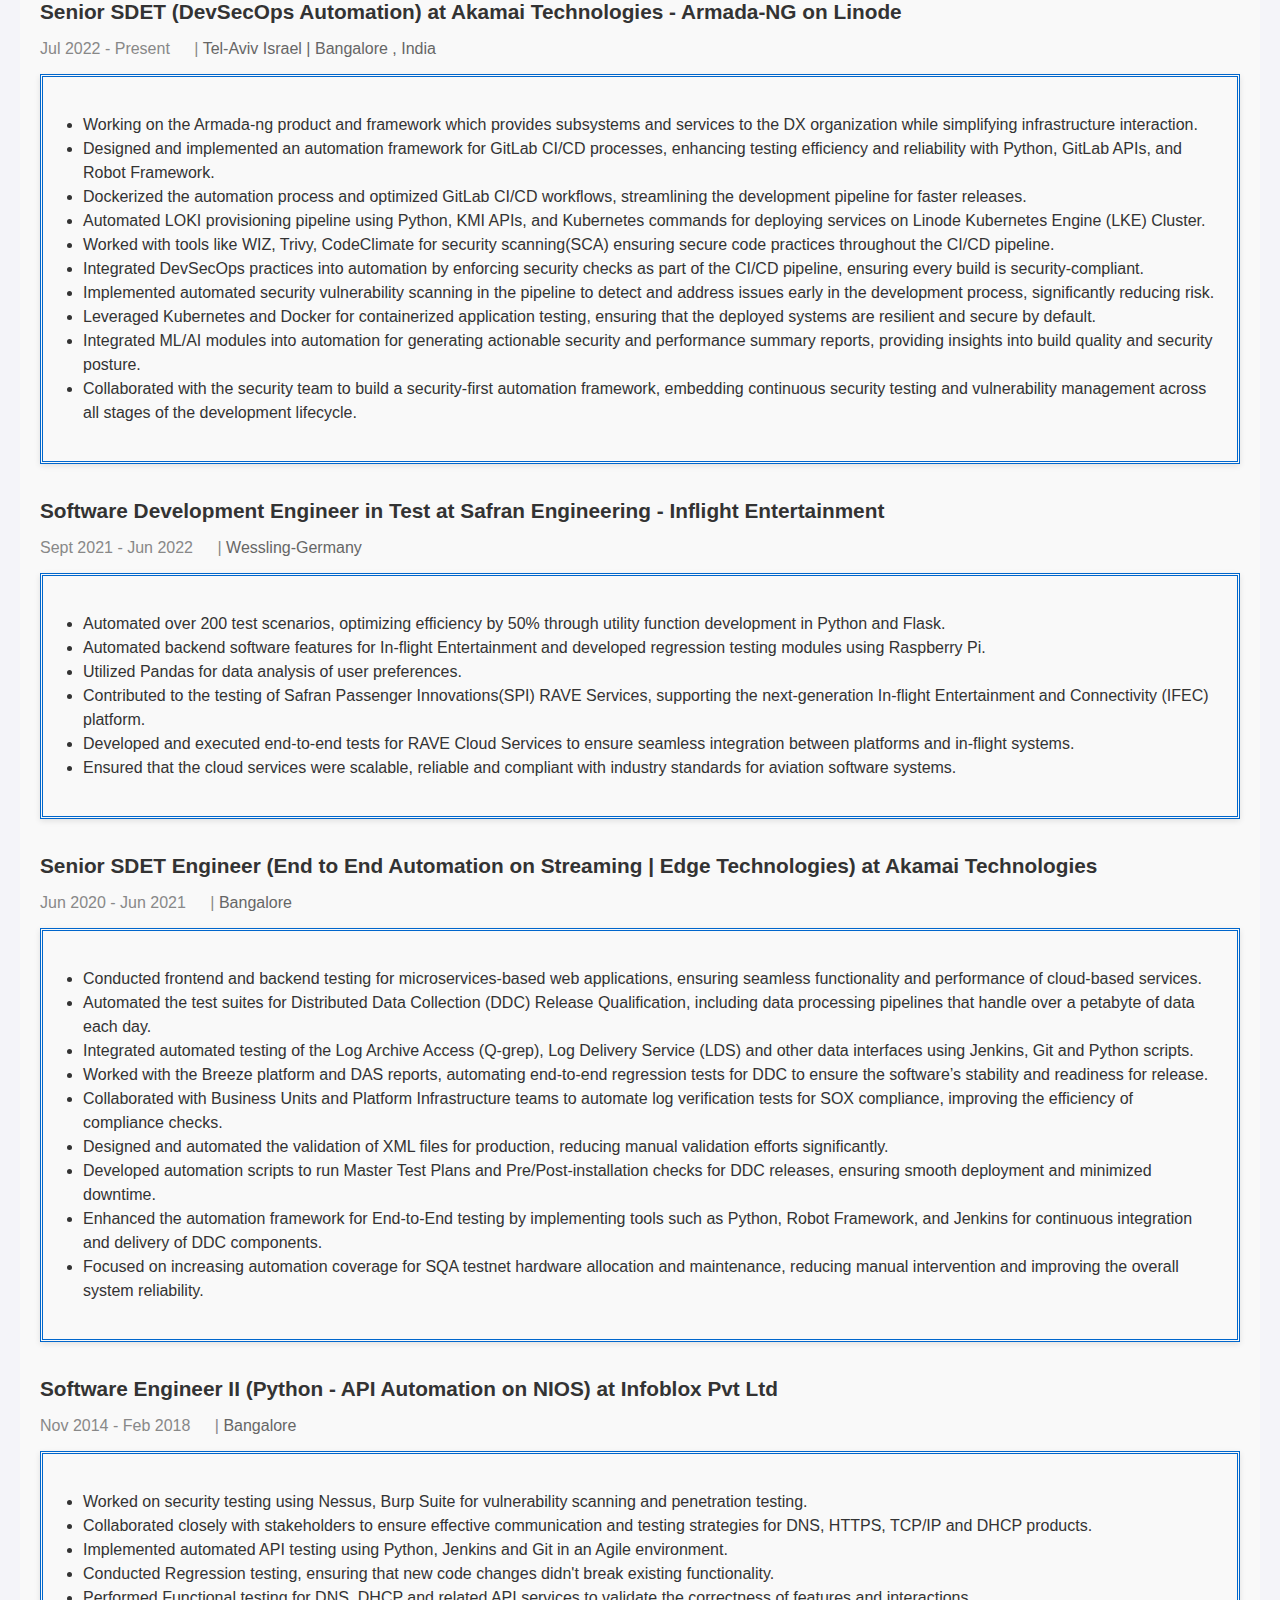
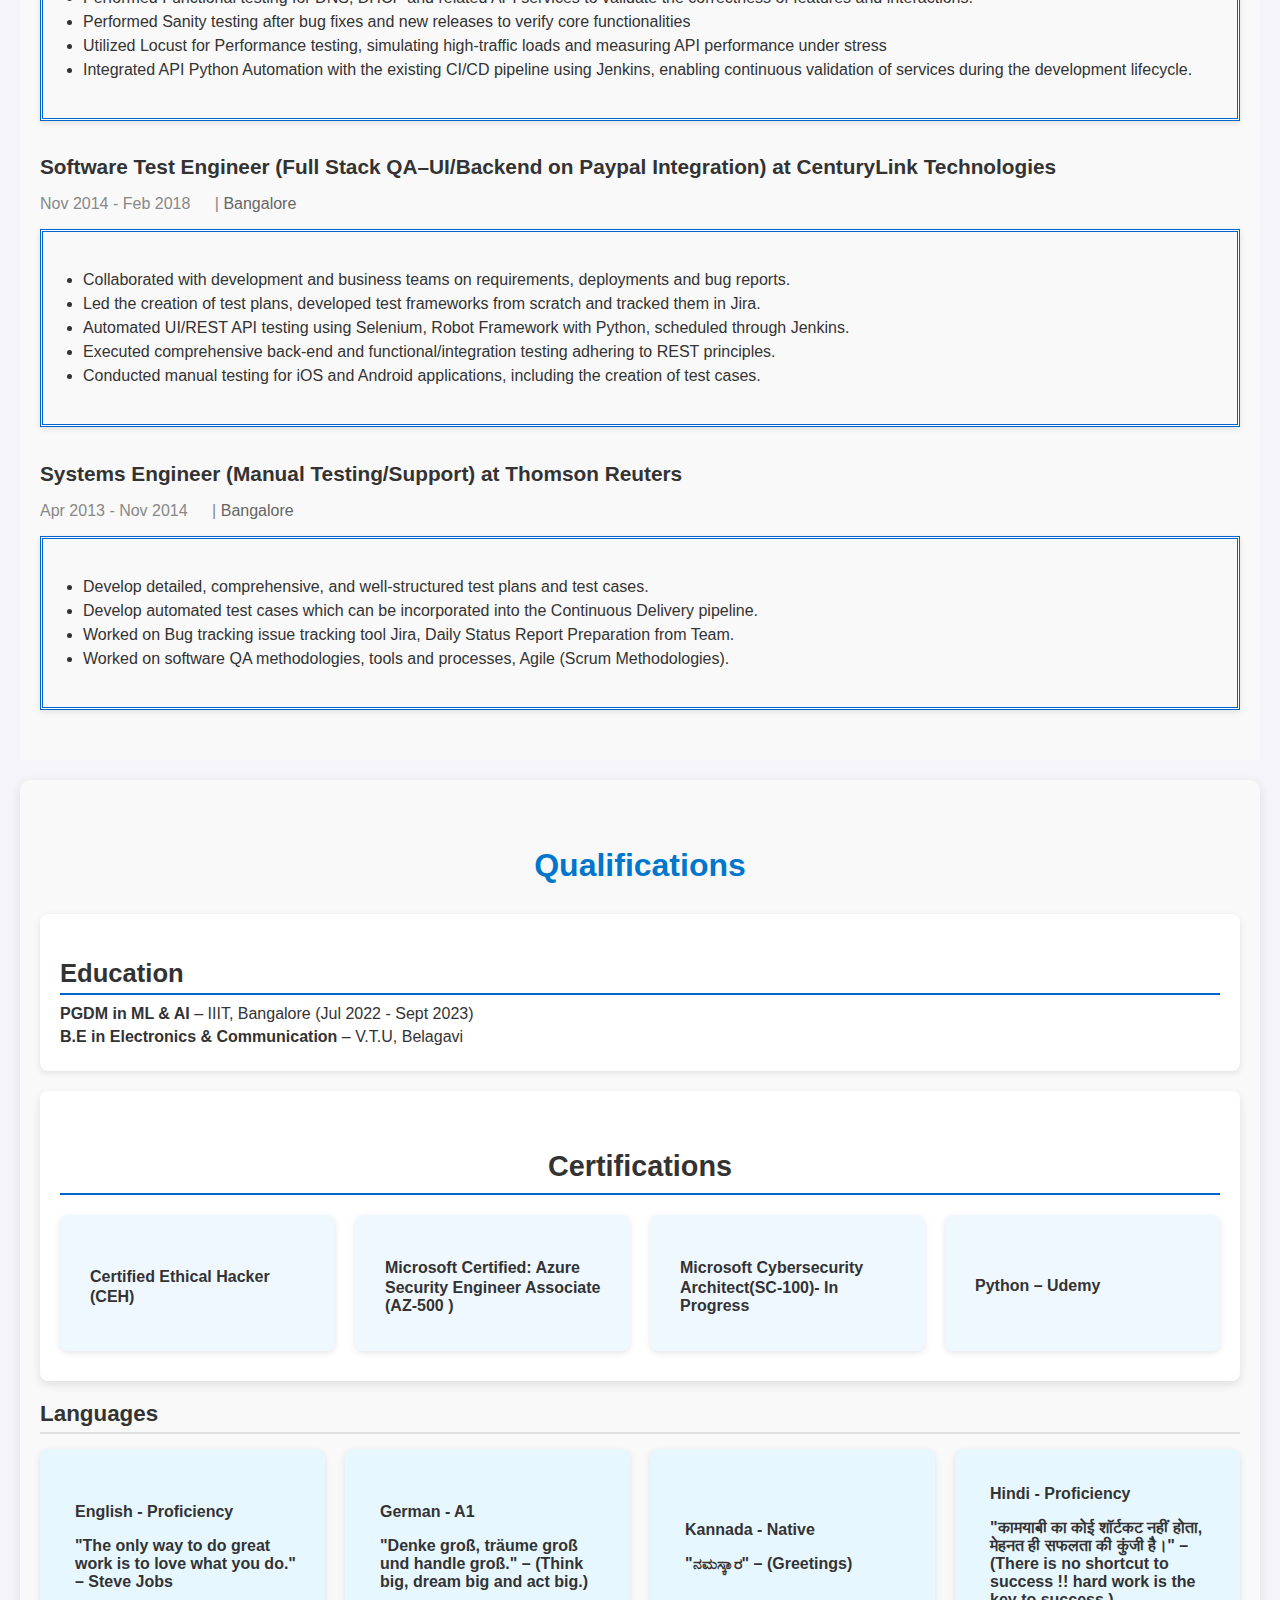
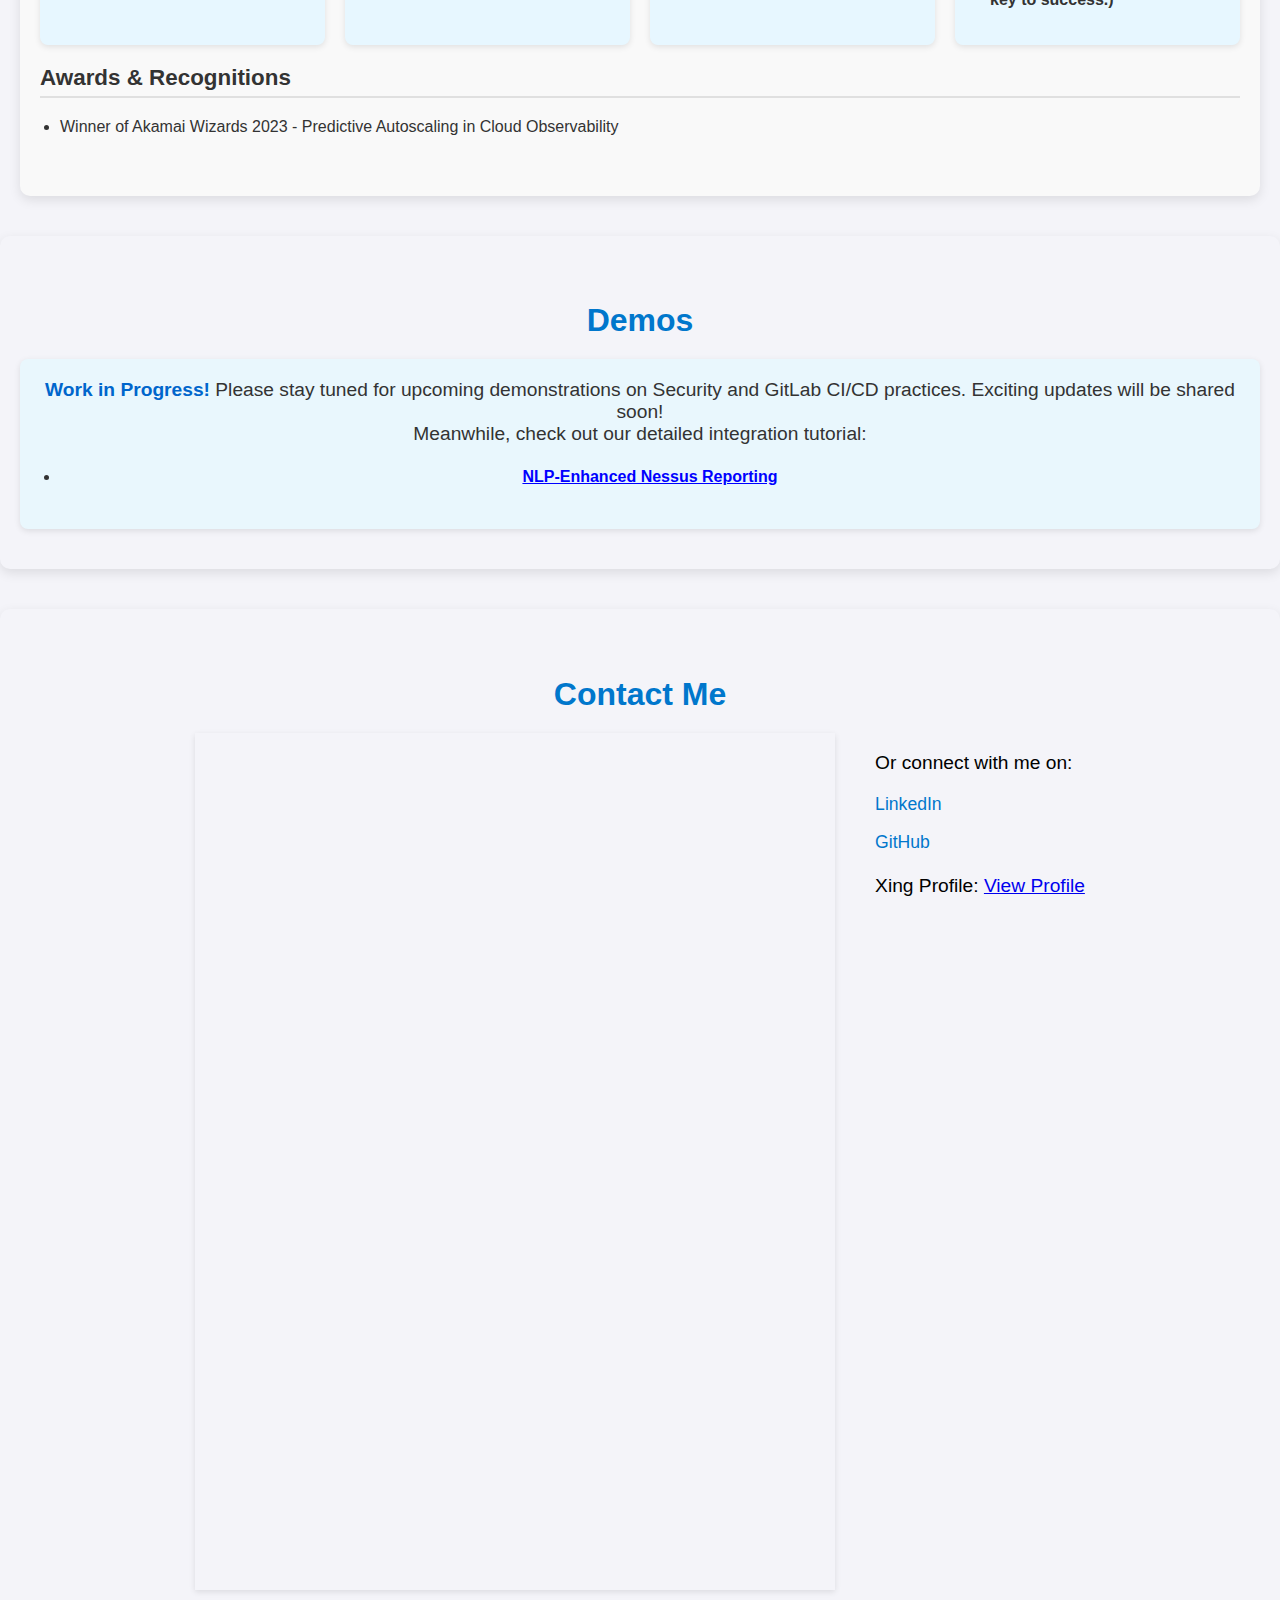
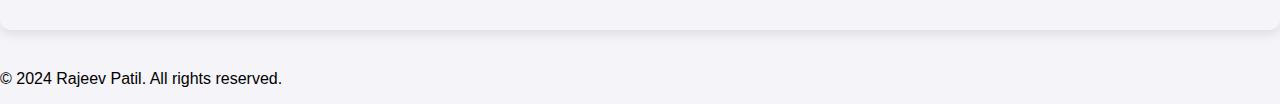
==== commit 7ccf89d2: "Update index.html" ====
--- a/index.html
+++ b/index.html
@@ -37,7 +37,7 @@
       <p><i class="fas fa-github"></i> GitHub Details: <a href="https://www.github.com/rajeevpatil24" target="_blank" class="github-link">View Profile</a></p>
       <p><i class="fab fa-linkedin"></i> LinkedIn Profile: <a href="https://www.linkedin.com/in/rajeev-patil-rajeevpatil" target="_blank" class="linkedin-link">View Profile</a></p>
       <p><i class="fab fa-xing"></i> Xing Profile: <a href="https://www.xing.com/profile/Rajeev_Patil6" target="_blank" class="xing-link">View Profile</a></p>
-      <p><i class="fas fa-envelope"></i> Email me @ rajeevpatil.v@gmail.com</p>
+      <p><i class="fas fa-envelope"></i> Email me @ rajeev.patil1990@gmail.com</p>
       <p><a href="https://youtu.be/YroTg1FZQL0" class="intro-link" target="_blank">Check out my introduction video here</a></p>
     </div>
   </div>
@@ -434,6 +434,7 @@
       <ul>
         <li><a href="https://linkedin.com/in/rajeevpatil-rajeev" target="_blank">LinkedIn</a></li>
         <li><a href="https://github.com/rajeevpatil24" target="_blank">GitHub</a></li>
+        <p><i class="fab fa-xing"></i> Xing Profile: <a href="https://www.xing.com/profile/Rajeev_Patil6" target="_blank" class="xing-link">View Profile</a></p>
       </ul>
     </div>
   </div>
